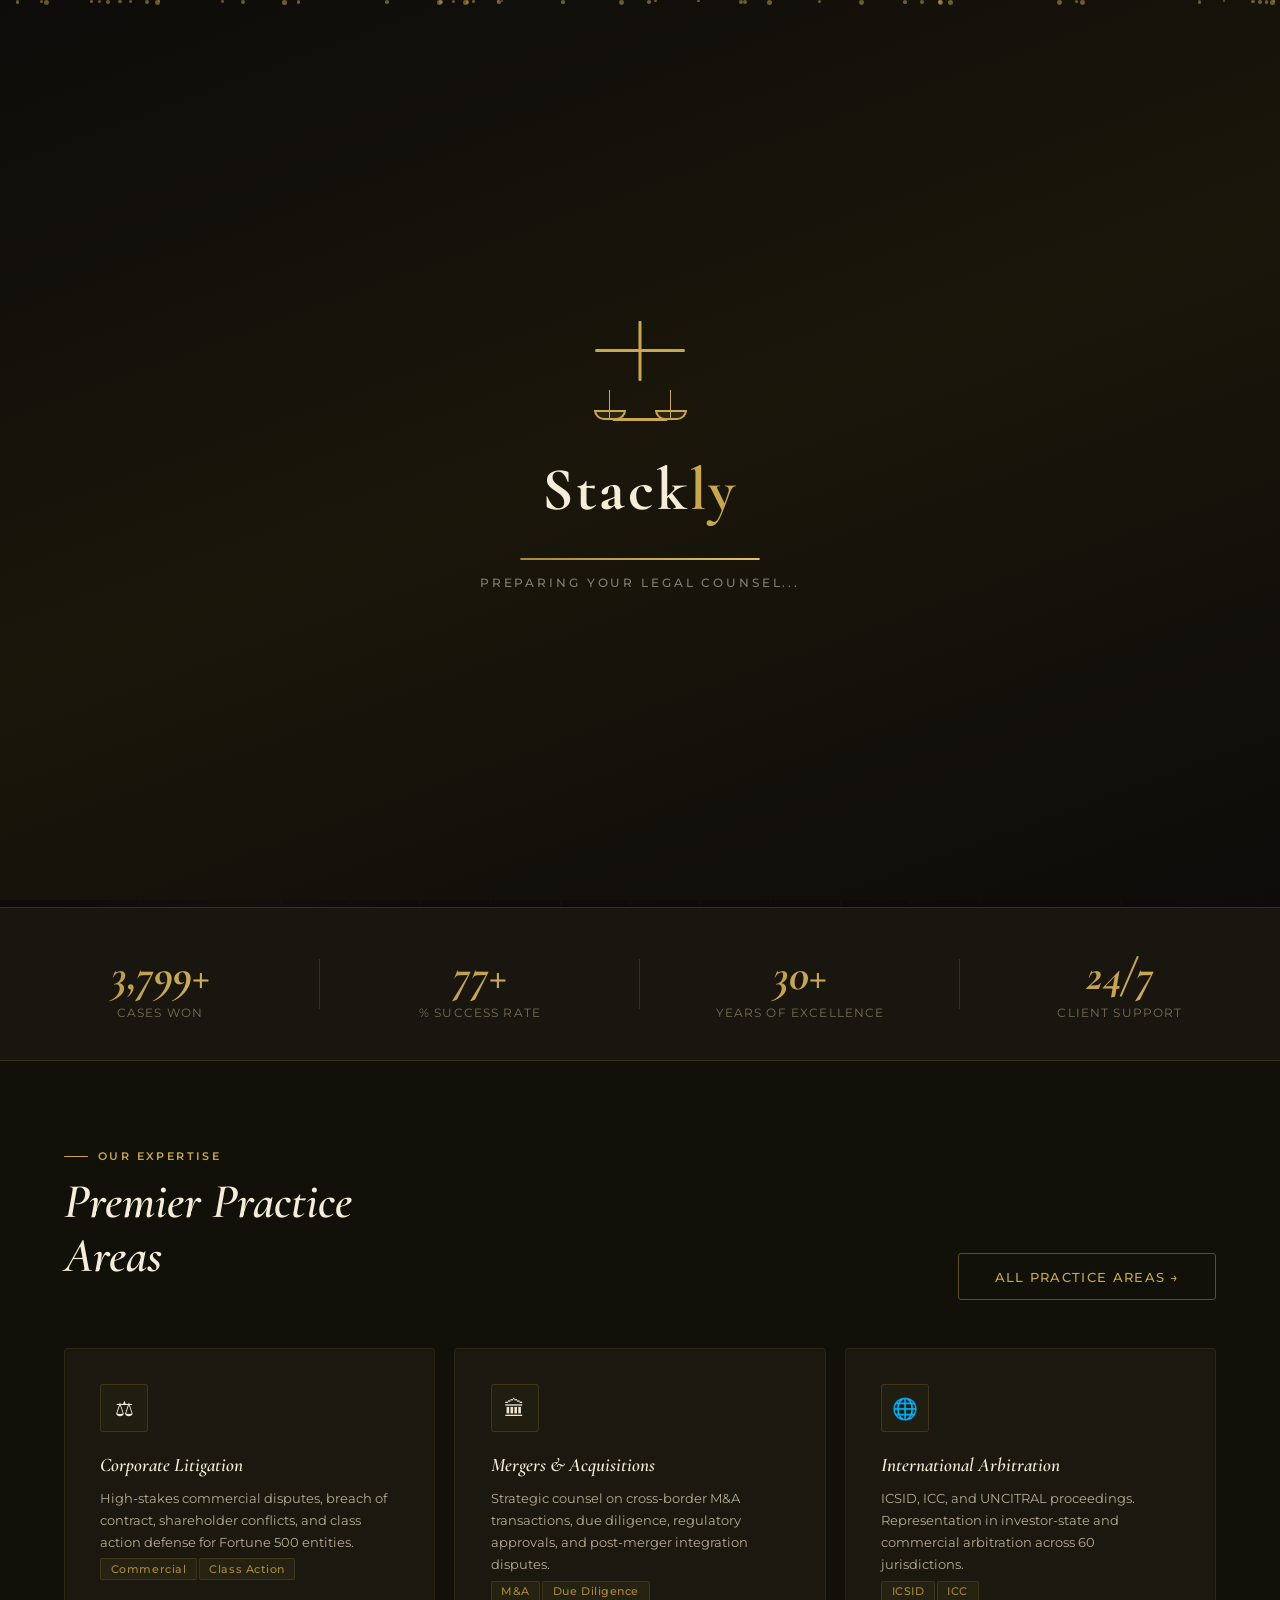
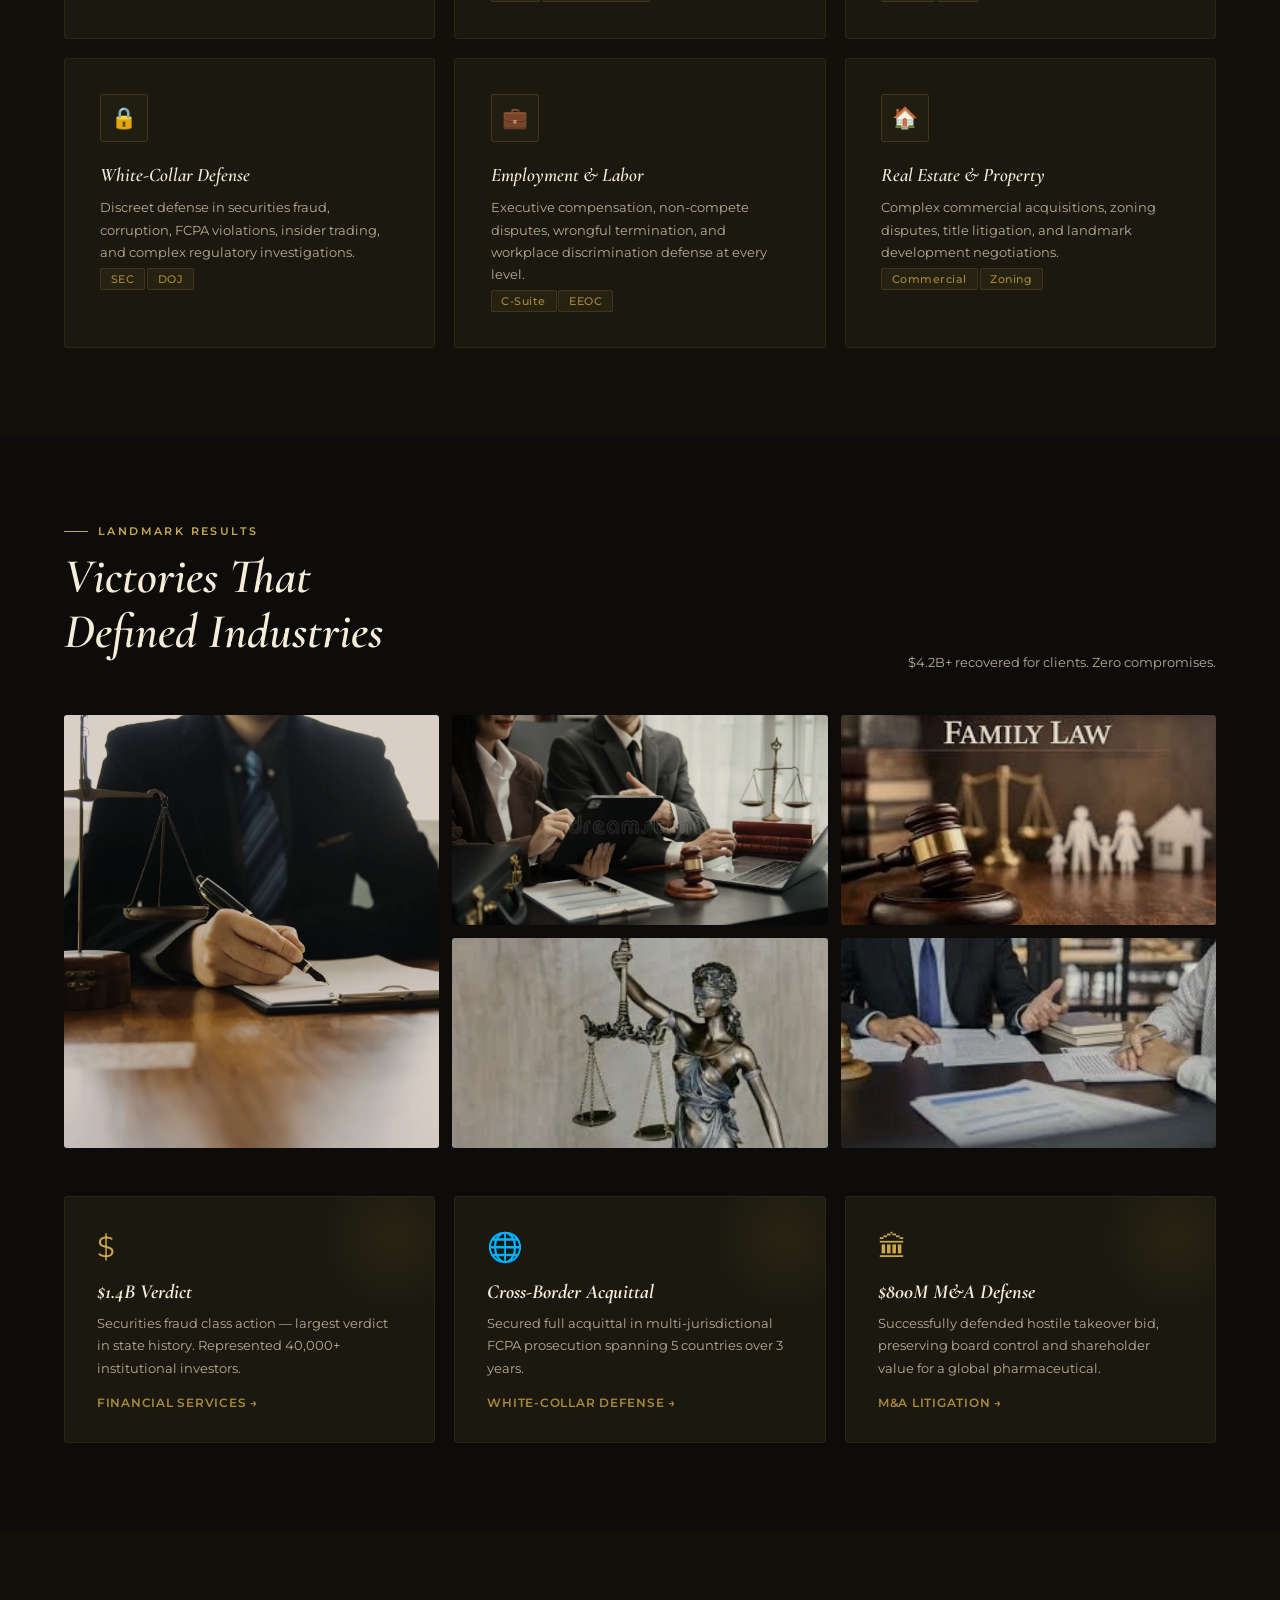
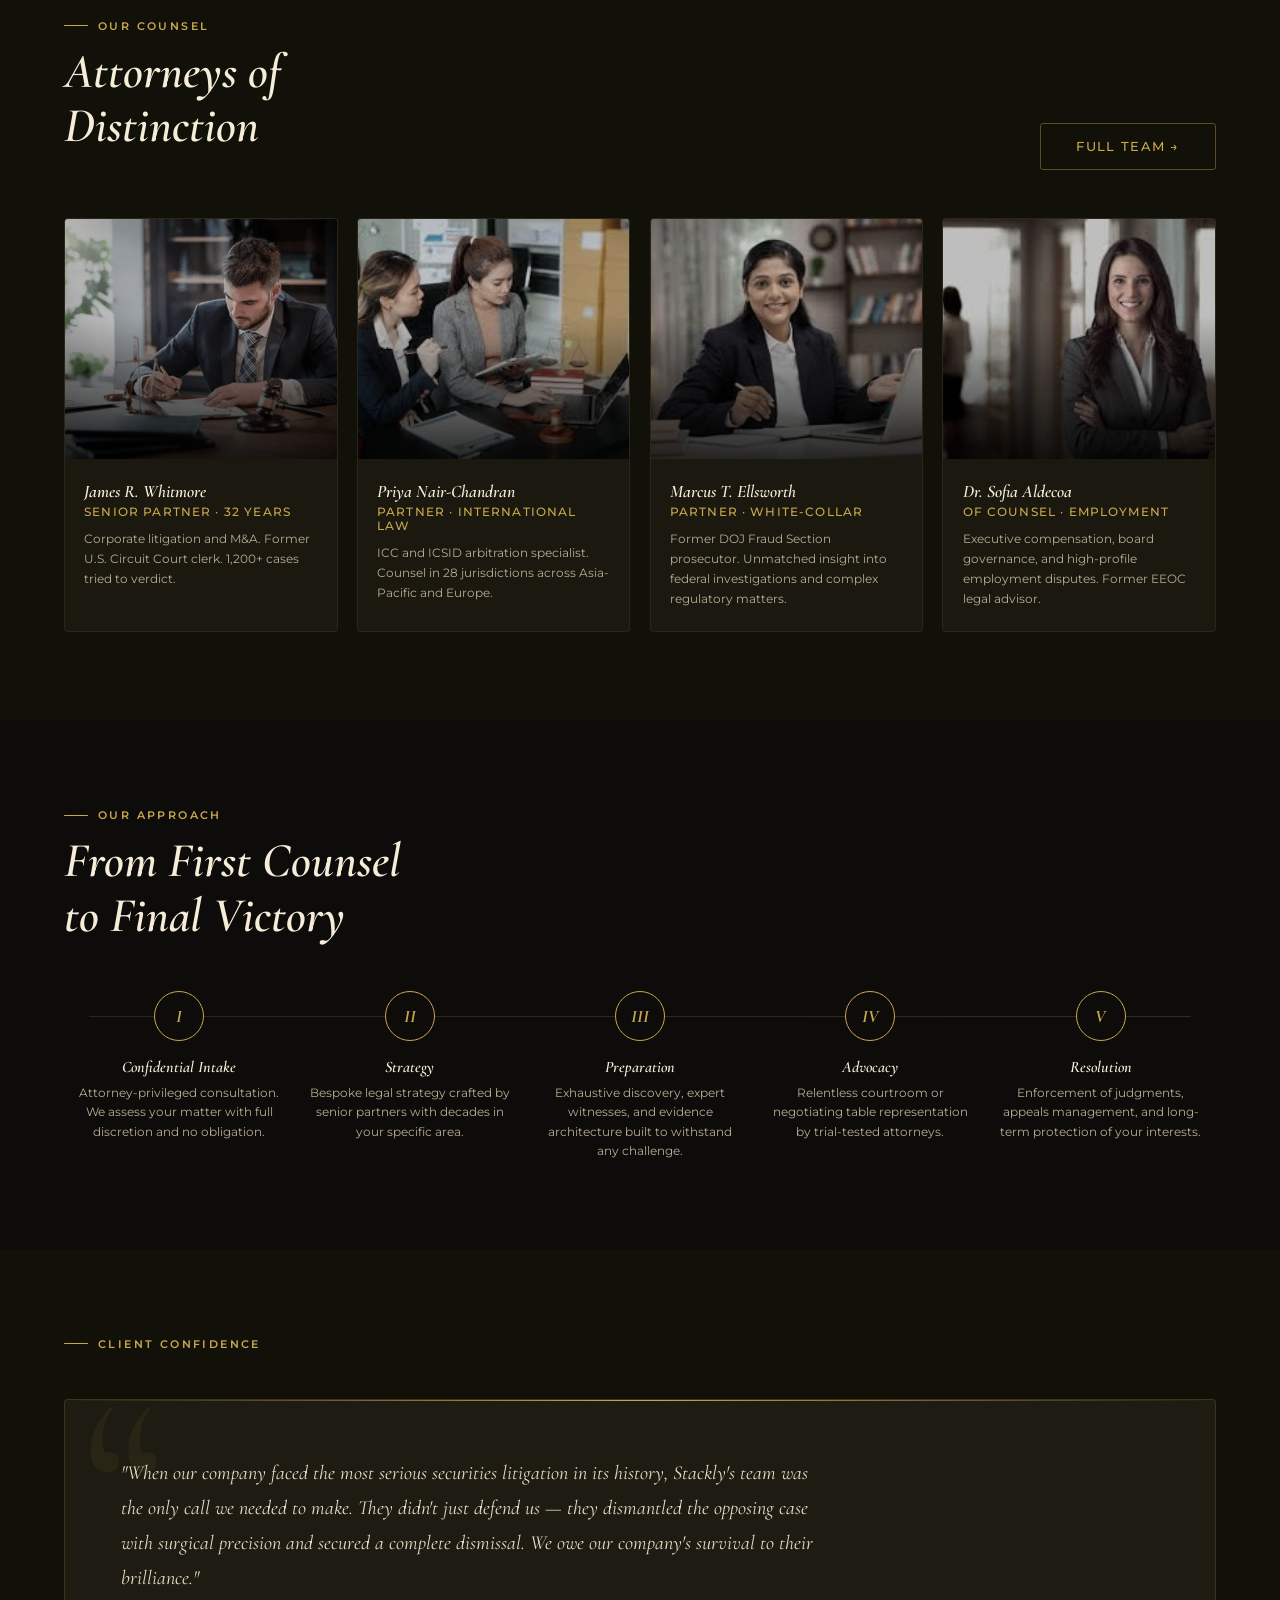
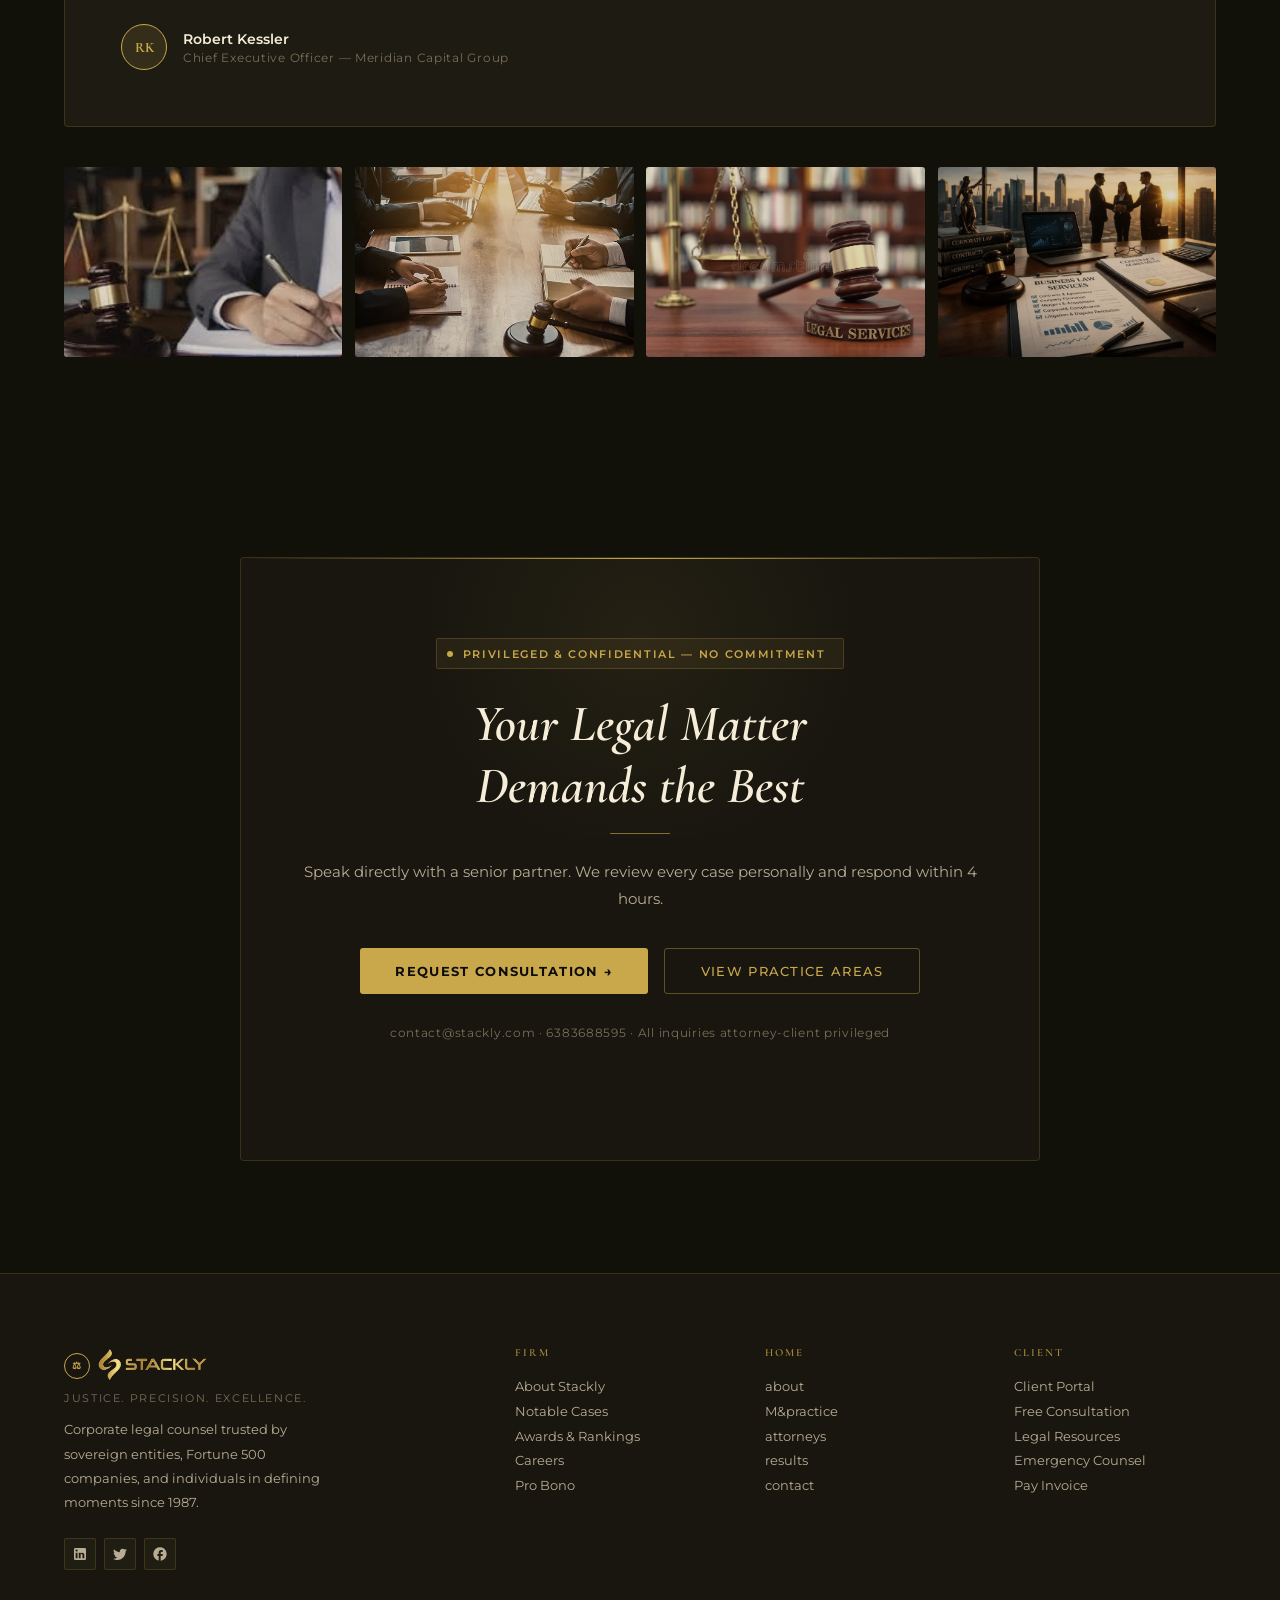
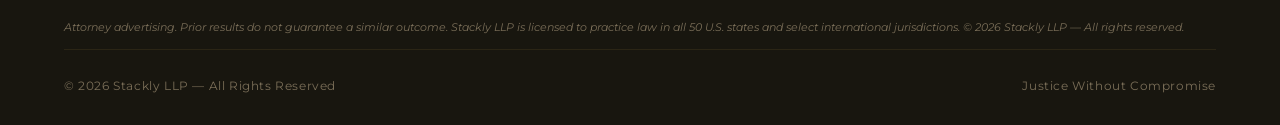
==== index.html @ d596378b "Add files via upload" ====
<!DOCTYPE html>
<html lang="en">
<head>
<meta charset="UTF-8"/>
<meta name="viewport" content="width=device-width, initial-scale=1.0"/>
<title>Stackly | Premier Legal Services</title>
<link href="https://fonts.googleapis.com/css2?family=Cormorant+Garamond:ital,wght@0,400;0,500;0,600;0,700;1,400;1,500&family=Montserrat:wght@300;400;500;600;700&display=swap" rel="stylesheet"/>
<link rel="stylesheet" href="style.css"/>
</head>
<body>

<!-- PRELOADER -->
<div id="preloader">
  <div class="particle-field" id="particleField"></div>
  <div class="preloader-content">
    <div class="scales-loader">
      <div class="scales-post"></div>
      <div class="scales-base"></div>
      <div class="scales-beam">
        <div class="scales-chain chain-l"><div class="scales-pan pan-l"></div></div>
        <div class="scales-chain chain-r"><div class="scales-pan pan-r"></div></div>
      </div>
    </div>
    <div class="preloader-logo">Stack<span>ly</span></div>
    <div class="loading-bar-container"><div class="loading-bar"></div></div>
    <div class="loading-text">Preparing Your Legal Counsel...</div>
  </div>
</div>

<!-- NAVBAR -->
<nav id="navbar">
  <span class="nav-logo" onclick="scrollToHero()">
    <div class="logo-emblem">⚖</div>
    <img src="./img/stackly-removebg-preview.webp" alt="Stackly law" class="nav-logo-img"/>
  </span>
  <ul class="nav-links">
    <li><a onclick="scrollToHero()" id="nl-home">Home</a></li>
    <li><a href="404.html" id="nl-about">About</a></li>
    <li><a href="404.html" id="nl-practice">Practice</a></li>
    <li><a href="404.html" id="nl-attorneys">Attorneys</a></li>
    <li><a href="404.html" id="nl-results">Results</a></li>
    <li><a href="404.html" id="nl-contact">Contact</a></li>
  </ul>
  <div class="nav-auth">
    <button class="btn-login" onclick="showLoginPage()">Client Login</button>
    <button class="btn-register" onclick="showRegisterPage()">Free Consultation</button>
  </div>
  <div class="hamburger" id="hamburger"><span></span><span></span><span></span></div>
</nav>

<!-- MOBILE MENU -->
<div class="mobile-menu" id="mobileMenu">
  <a onclick="scrollToHero();closeMenu()">Home</a>
  <a href="404.html" onclick="closeMenu()">About</a>
  <a href="404.html" onclick="closeMenu()">Practice Areas</a>
  <a href="404.html" onclick="closeMenu()">Attorneys</a>
  <a href="404.html" onclick="closeMenu()">Results</a>
  <a href="404.html" onclick="closeMenu()">Contact</a>
  <div class="mobile-divider"></div>
  <div class="mobile-auth">
    <button class="btn-login" onclick="showLoginPage();closeMenu()">Client Login</button>
    <button class="btn-register" onclick="showRegisterPage();closeMenu()">Consult Free</button>
  </div>
</div>

<!-- HOME PAGE -->
<div class="page active" id="page-home">

  <!-- HERO -->
  <section class="hero" id="hero-sec">
    <div class="hero-bg-texture"></div>
    <div class="hero-vignette"></div>
    <div class="hero-orb1"></div>
    <div class="hero-orb2"></div>
    <div class="particles-home" id="particles"></div>

    <div class="hero-content">
      <div class="hero-badge"><span class="badge-pulse"></span>Established 1987 — AV Preeminent Rated</div>
      <h1 class="hero-title">
        When Justice<br>
        Demands <span class="grad">Excellence</span><br>
        <em>We Deliver.</em>
      </h1>
      <p class="hero-sub">Stackly brings four decades of courtroom mastery and boardroom strategy to protect what matters most. Trusted by Fortune 500 corporations, sovereign entities, and individuals facing their defining moments.</p>
      <div class="hero-actions">
        <button class="btn-prim" onclick="showRegisterPage()">Schedule Consultation →</button>
        <button class="btn-sec" onclick="window.location.href='404.html'">View Our Record</button>
      </div>
      <div class="hero-tags">
        <span class="tag">⚖ Litigation</span>
        <span class="tag">🏛 Corporate Law</span>
        <span class="tag">🔒 Confidential</span>
        <span class="tag">🌐 International</span>
      </div>
    </div>

    <!-- 3D Visual -->
    <div class="hero-visual">
      <div class="scales-3d-wrap">
        <div class="glow-ring gr1"><div class="gdot gd1"></div></div>
        <div class="glow-ring gr2"><div class="gdot gd2"></div></div>
        <div class="glow-ring gr3"><div class="gdot gd3"></div></div>
        <svg viewBox="0 0 200 200" width="200" height="200" style="position:relative;z-index:1">
          <defs>
            <filter id="glow">
              <feGaussianBlur stdDeviation="3" result="coloredBlur"/>
              <feMerge><feMergeNode in="coloredBlur"/><feMergeNode in="SourceGraphic"/></feMerge>
            </filter>
          </defs>
          <rect x="70" y="175" width="60" height="4" rx="2" fill="#C9A84C" opacity=".7"/>
          <rect x="98" y="85" width="4" height="90" rx="2" fill="#C9A84C" opacity=".8"/>
          <circle cx="100" cy="82" r="5" fill="#C9A84C" filter="url(#glow)"/>
          <g style="transform-origin:100px 82px;animation:scalesTip 3.5s ease-in-out infinite">
            <line x1="30" y1="82" x2="170" y2="82" stroke="#C9A84C" stroke-width="2" opacity=".9"/>
            <line x1="40" y1="82" x2="40" y2="120" stroke="#C9A84C" stroke-width="1" opacity=".6"/>
            <path d="M22,120 Q40,126 58,120" fill="none" stroke="#C9A84C" stroke-width="2" opacity=".85"/>
            <line x1="160" y1="82" x2="160" y2="118" stroke="#C9A84C" stroke-width="1" opacity=".6"/>
            <path d="M142,118 Q160,124 178,118" fill="none" stroke="#C9A84C" stroke-width="2" opacity=".85"/>
          </g>
          <circle cx="100" cy="62" r="12" fill="none" stroke="#C9A84C" stroke-width="1.5" opacity=".5"/>
          <text x="100" y="67" text-anchor="middle" font-family="Cormorant Garamond" font-size="11" fill="#C9A84C" font-style="italic" opacity=".8">Stack</text>
        </svg>
      </div>
    </div>
  </section>

  <!-- STATS -->
  <div class="stats-bar" id="about">
    <div class="stat-item sr"><span class="stat-num" data-count="4800">0</span><span class="stat-label">Cases Won</span></div>
    <div class="stat-item sr d1"><span class="stat-num" data-count="98">0</span><span class="stat-label">% Success Rate</span></div>
    <div class="stat-item sr d2"><span class="stat-num" data-count="38">0</span><span class="stat-label">Years of Excellence</span></div>
    <div class="stat-item sr d3"><span class="stat-num">24/7</span><span class="stat-label">Client Support</span></div>
  </div>

  <!-- PRACTICE AREAS -->
  <section class="sec" id="practice" style="background:var(--bg2)">
    <div class="sec-label sr">Our Expertise</div>
    <div style="display:flex;justify-content:space-between;align-items:flex-end;flex-wrap:wrap;gap:1rem">
      <h2 class="sec-title sr">Premier Practice<br>Areas</h2>
      <button class="btn-sec sr" onclick="window.location.href='404.html'">All Practice Areas →</button>
    </div>
    <div class="services-grid">
      <div class="s-card sr d1"><div class="s-icon">⚖</div><h3>Corporate Litigation</h3><p>High-stakes commercial disputes, breach of contract, shareholder conflicts, and class action defense for Fortune 500 entities.</p><div><span class="t-badge">Commercial</span><span class="t-badge">Class Action</span></div></div>
      <div class="s-card sr d2"><div class="s-icon">🏛</div><h3>Mergers & Acquisitions</h3><p>Strategic counsel on cross-border M&amp;A transactions, due diligence, regulatory approvals, and post-merger integration disputes.</p><div><span class="t-badge">M&amp;A</span><span class="t-badge">Due Diligence</span></div></div>
      <div class="s-card sr d3"><div class="s-icon">🌐</div><h3>International Arbitration</h3><p>ICSID, ICC, and UNCITRAL proceedings. Representation in investor-state and commercial arbitration across 60 jurisdictions.</p><div><span class="t-badge">ICSID</span><span class="t-badge">ICC</span></div></div>
      <div class="s-card sr d1"><div class="s-icon">🔒</div><h3>White-Collar Defense</h3><p>Discreet defense in securities fraud, corruption, FCPA violations, insider trading, and complex regulatory investigations.</p><div><span class="t-badge">SEC</span><span class="t-badge">DOJ</span></div></div>
      <div class="s-card sr d2"><div class="s-icon">💼</div><h3>Employment & Labor</h3><p>Executive compensation, non-compete disputes, wrongful termination, and workplace discrimination defense at every level.</p><div><span class="t-badge">C-Suite</span><span class="t-badge">EEOC</span></div></div>
      <div class="s-card sr d3"><div class="s-icon">🏠</div><h3>Real Estate & Property</h3><p>Complex commercial acquisitions, zoning disputes, title litigation, and landmark development negotiations.</p><div><span class="t-badge">Commercial</span><span class="t-badge">Zoning</span></div></div>
    </div>
  </section>

  <!-- NOTABLE WORK -->
  <section class="sec" id="results">
    <div class="sec-label sr">Landmark Results</div>
    <div style="display:flex;justify-content:space-between;align-items:flex-end;flex-wrap:wrap;gap:1rem">
      <h2 class="sec-title sr">Victories That<br>Defined Industries</h2>
      <p class="sec-sub sr" style="font-size:.84rem">$4.2B+ recovered for clients. Zero compromises.</p>
    </div>
    <div class="img-grid sr">
      <div class="ic"><img src="./img/666933a7aa7b6e37c36a956c_6e6124b2-f0ea-4137-9b28-8223c9cf5269 (1).webp" alt="Courtroom"/><div class="ic-ov"><span>Courtroom Advocacy →</span></div></div>
      <div class="ic"><img src="./img/business-male-lawyer-judge-consult-having-team-meeting-client-law-legal-services-concept-customer-service-good-433211513.webp" alt="Corporate"/><div class="ic-ov"><span>Corporate Defense →</span></div></div>
      <div class="ic"><img src="./img/images (3).webp" alt="Negotiation"/><div class="ic-ov"><span>High-Stakes Negotiation →</span></div></div>
      <div class="ic"><img src="./img/images.webp" alt="M&A"/><div class="ic-ov"><span>M&amp;A Advisory →</span></div></div>
      <div class="ic"><img src="./img/images (1).webp" alt="International"/><div class="ic-ov"><span>International Arbitration →</span></div></div>
    </div>
    <div style="display:grid;grid-template-columns:repeat(auto-fit,minmax(250px,1fr));gap:1.2rem;margin-top:3rem">
      <div class="tilt-card sr d1"><div class="tilt-glow"></div><div style="font-size:1.8rem;margin-bottom:1rem;color:var(--gold)">$</div><h3 style="font-family:'Cormorant Garamond',serif;font-size:1.25rem;font-style:italic;color:var(--ivory);margin-bottom:.5rem">$1.4B Verdict</h3><p style="font-size:.82rem;color:var(--text2);line-height:1.7">Securities fraud class action — largest verdict in state history. Represented 40,000+ institutional investors.</p><p style="color:var(--gold3);margin-top:1rem;font-size:.78rem;letter-spacing:.06em;text-transform:uppercase;font-weight:600">Financial Services →</p></div>
      <div class="tilt-card sr d2"><div class="tilt-glow"></div><div style="font-size:1.8rem;margin-bottom:1rem;color:var(--gold)">🌐</div><h3 style="font-family:'Cormorant Garamond',serif;font-size:1.25rem;font-style:italic;color:var(--ivory);margin-bottom:.5rem">Cross-Border Acquittal</h3><p style="font-size:.82rem;color:var(--text2);line-height:1.7">Secured full acquittal in multi-jurisdictional FCPA prosecution spanning 5 countries over 3 years.</p><p style="color:var(--gold3);margin-top:1rem;font-size:.78rem;letter-spacing:.06em;text-transform:uppercase;font-weight:600">White-Collar Defense →</p></div>
      <div class="tilt-card sr d3"><div class="tilt-glow"></div><div style="font-size:1.8rem;margin-bottom:1rem;color:var(--gold)">🏛</div><h3 style="font-family:'Cormorant Garamond',serif;font-size:1.25rem;font-style:italic;color:var(--ivory);margin-bottom:.5rem">$800M M&A Defense</h3><p style="font-size:.82rem;color:var(--text2);line-height:1.7">Successfully defended hostile takeover bid, preserving board control and shareholder value for a global pharmaceutical.</p><p style="color:var(--gold3);margin-top:1rem;font-size:.78rem;letter-spacing:.06em;text-transform:uppercase;font-weight:600">M&amp;A Litigation →</p></div>
    </div>
  </section>

  <!-- ATTORNEYS -->
  <section class="sec" id="attorneys" style="background:var(--bg2)">
    <div class="sec-label sr">Our Counsel</div>
    <div style="display:flex;justify-content:space-between;align-items:flex-end;flex-wrap:wrap;gap:1rem;margin-bottom:0">
      <h2 class="sec-title sr">Attorneys of<br>Distinction</h2>
      <button class="btn-sec sr" onclick="window.location.href='404.html'">Full Team →</button>
    </div>
    <div class="attorneys-grid">
      <div class="attorney-card sr d1">
        <div class="attorney-img"><img src="./img/Attorney-Ethics-Lawyer.webp.bv_resized_mobile.webp.bv.webp" alt="Attorney"/><div class="attorney-img-overlay"></div></div>
        <div class="attorney-info">
          <div class="attorney-name">James R. Whitmore</div>
          <div class="attorney-role">Senior Partner · 32 Years</div>
          <div class="attorney-spec">Corporate litigation and M&A. Former U.S. Circuit Court clerk. 1,200+ cases tried to verdict.</div>
        </div>
      </div>
      <div class="attorney-card sr d2">
        <div class="attorney-img"><img src="./img/images (2).webp" alt="Attorney"/><div class="attorney-img-overlay"></div></div>
        <div class="attorney-info">
          <div class="attorney-name">Priya Nair-Chandran</div>
          <div class="attorney-role">Partner · International Law</div>
          <div class="attorney-spec">ICC and ICSID arbitration specialist. Counsel in 28 jurisdictions across Asia-Pacific and Europe.</div>
        </div>
      </div>
      <div class="attorney-card sr d3">
        <div class="attorney-img"><img src="./img/images (6).webp" alt="Attorney"/><div class="attorney-img-overlay"></div></div>
        <div class="attorney-info">
          <div class="attorney-name">Marcus T. Ellsworth</div>
          <div class="attorney-role">Partner · White-Collar</div>
          <div class="attorney-spec">Former DOJ Fraud Section prosecutor. Unmatched insight into federal investigations and complex regulatory matters.</div>
        </div>
      </div>
      <div class="attorney-card sr d4">
        <div class="attorney-img"><img src="./img/images (5).webp" alt="Attorney"/><div class="attorney-img-overlay"></div></div>
        <div class="attorney-info">
          <div class="attorney-name">Dr. Sofia Aldecoa</div>
          <div class="attorney-role">Of Counsel · Employment</div>
          <div class="attorney-spec">Executive compensation, board governance, and high-profile employment disputes. Former EEOC legal advisor.</div>
        </div>
      </div>
    </div>
  </section>

  <!-- PROCESS -->
  <section class="sec" id="process">
    <div class="sec-label sr">Our Approach</div>
    <h2 class="sec-title sr">From First Counsel<br>to Final Victory</h2>
    <div class="process-wrap">
      <div class="p-step sr d1"><div class="p-num">I</div><p class="p-title">Confidential Intake</p><p class="p-desc">Attorney-privileged consultation. We assess your matter with full discretion and no obligation.</p></div>
      <div class="p-step sr d2"><div class="p-num">II</div><p class="p-title">Strategy</p><p class="p-desc">Bespoke legal strategy crafted by senior partners with decades in your specific area.</p></div>
      <div class="p-step sr d3"><div class="p-num">III</div><p class="p-title">Preparation</p><p class="p-desc">Exhaustive discovery, expert witnesses, and evidence architecture built to withstand any challenge.</p></div>
      <div class="p-step sr d4"><div class="p-num">IV</div><p class="p-title">Advocacy</p><p class="p-desc">Relentless courtroom or negotiating table representation by trial-tested attorneys.</p></div>
      <div class="p-step sr d5"><div class="p-num">V</div><p class="p-title">Resolution</p><p class="p-desc">Enforcement of judgments, appeals management, and long-term protection of your interests.</p></div>
    </div>
  </section>

  <!-- TESTIMONIALS -->
  <section class="sec" style="background:var(--bg2)">
    <div class="sec-label sr">Client Confidence</div>
    <div class="test-wrap sr">
      <p class="test-text">"When our company faced the most serious securities litigation in its history, Stackly's team was the only call we needed to make. They didn't just defend us — they dismantled the opposing case with surgical precision and secured a complete dismissal. We owe our company's survival to their brilliance."</p>
      <div class="test-author">
        <div class="t-av">RK</div>
        <div><p class="t-name">Robert Kessler</p><p class="t-role">Chief Executive Officer — Meridian Capital Group</p></div>
      </div>
    </div>
    <div class="img-row">
      <div class="irc sr d1"><img src="./img/images (4).webp" alt="Office"/><div class="ic-ov"><span>Our Offices</span></div></div>
      <div class="irc sr d2"><img src="./img/1183175189-640w.webp" alt="Library"/><div class="ic-ov"><span>Legal Research</span></div></div>
      <div class="irc sr d3"><img src="./img/legal-services-concept-gavel-word-legal-services-sound-block-legal-services-101424374.webp" alt="Strategy"/><div class="ic-ov"><span>Case Strategy</span></div></div>
      <div class="irc sr d4"><img src="./img/business-law-firm.webp" alt="Client"/><div class="ic-ov"><span>Client Advisory</span></div></div>
    </div>
  </section>

  <!-- CTA -->
  <section class="cta-sec" id="contact">
    <div class="cta-box sr">
      <div class="hero-badge" style="margin:0 auto 1.5rem;display:inline-flex"><span class="badge-pulse"></span>Privileged & Confidential — No Commitment</div>
      <h2>Your Legal Matter<br>Demands the Best</h2>
      <div class="gold-divider" style="margin:1rem auto 1.5rem"></div>
      <p>Speak directly with a senior partner. We review every case personally and respond within 4 hours.</p>
      <div class="cta-acts">
        <button class="btn-prim" onclick="showRegisterPage()">Request Consultation →</button>
        <button class="btn-sec" onclick="window.location.href='404.html'">View Practice Areas</button>
      </div>
      <p style="color:var(--text3);font-size:.74rem;margin-top:1.8rem;letter-spacing:.06em">contact@stackly.com · 6383688595 · All inquiries attorney-client privileged</p>
    </div>
  </section>

  <!-- FOOTER -->
  <footer>
    <div class="ft-grid">
      <div class="ft-brand">
        <div class="ft-brand-name" onclick="scrollToHero()">
          <div class="logo-emblem" style="width:26px;height:26px;font-size:.65rem">⚖</div>
          <img src="./img/stackly-removebg-preview.webp" alt="Stackly law" class="nav-logo-img"/>
        </div>
        <div class="ft-tagline">Justice. Precision. Excellence.</div>
        <p>Corporate legal counsel trusted by sovereign entities, Fortune 500 companies, and individuals in defining moments since 1987.</p>
        <div class="ft-socials">
          <a class="soc-btn" href="404.html"><svg viewBox="0 0 24 24"><path d="M19 3a2 2 0 0 1 2 2v14a2 2 0 0 1-2 2H5a2 2 0 0 1-2-2V5a2 2 0 0 1 2-2h14m-.5 15.5v-5.3a3.26 3.26 0 0 0-3.26-3.26c-.85 0-1.84.52-2.32 1.3v-1.11h-2.79v8.37h2.79v-4.93c0-.77.62-1.4 1.39-1.4a1.4 1.4 0 0 1 1.4 1.4v4.93h2.79M6.88 8.56a1.68 1.68 0 0 0 1.68-1.68c0-.93-.75-1.69-1.68-1.69a1.69 1.69 0 0 0-1.69 1.69c0 .93.76 1.68 1.69 1.68m1.39 9.94v-8.37H5.5v8.37h2.77z"/></svg></a>
          <a class="soc-btn" href="404.html"><svg viewBox="0 0 24 24"><path d="M22.46 6c-.77.35-1.6.58-2.46.69.88-.53 1.56-1.37 1.88-2.38-.83.5-1.75.85-2.72 1.05C18.37 4.5 17.26 4 16 4c-2.35 0-4.27 1.92-4.27 4.29 0 .34.04.67.11.98C8.28 9.09 5.11 7.38 3 4.79c-.37.63-.58 1.37-.58 2.15 0 1.49.75 2.81 1.91 3.56-.71 0-1.37-.2-1.95-.5v.03c0 2.08 1.48 3.82 3.44 4.21a4.22 4.22 0 0 1-1.93.07 4.28 4.28 0 0 0 4 2.98 8.52 8.52 0 0 1-5.33 1.84c-.34 0-.68-.02-1.02-.06C3.44 20.29 5.7 21 8.12 21 16 21 20.33 14.46 20.33 8.79c0-.19 0-.37-.01-.56.84-.6 1.56-1.36 2.14-2.23z"/></svg></a>
          <a class="soc-btn" href="404.html"><svg viewBox="0 0 24 24"><path d="M22 12c0-5.52-4.48-10-10-10S2 6.48 2 12c0 4.84 3.44 8.87 8 9.8V15H8v-3h2V9.5C10 7.57 11.57 6 13.5 6H16v3h-2c-.55 0-1 .45-1 1v2h3v3h-3v6.95c5.05-.5 9-4.76 9-9.95z"/></svg></a>
        </div>
      </div>
      <div class="ft-col"><h4>Firm</h4><a href="404.html">About Stackly</a><a href="404.html">Notable Cases</a><a href="404.html">Awards & Rankings</a><a href="404.html">Careers</a><a href="404.html">Pro Bono</a></div>
      <div class="ft-col"><h4>Home</h4><a href="404.html">about</a><a href="404.html">M&amp;practice </a><a href="404.html">attorneys</a><a href="404.html">results </a><a href="404.html">contact</a></div>
      <div class="ft-col"><h4>Client</h4><a onclick="showLoginPage()">Client Portal</a><a onclick="showRegisterPage()">Free Consultation</a><a href="404.html">Legal Resources</a><a href="404.html">Emergency Counsel</a><a href="404.html">Pay Invoice</a></div>
    </div>
    <div class="ft-disclaimer">Attorney advertising. Prior results do not guarantee a similar outcome. Stackly LLP is licensed to practice law in all 50 U.S. states and select international jurisdictions. © 2026 Stackly LLP — All rights reserved.</div>
    <div class="ft-bot" style="margin-top:.75rem">
      <span>© 2026 Stackly LLP — All Rights Reserved</span>
      <span>Justice Without Compromise</span>
    </div>
  </footer>
</div>

<!-- LOGIN PAGE -->
<div class="page" id="page-login">
  <div class="auth-wrap">
    <div class="auth-card">
      <div class="auth-logo" onclick="showHomePage()">
        <span class="logo-emblem" style="display:inline-flex;margin-right:6px;vertical-align:middle;background:rgba(201,168,76,.1);border:1px solid var(--gold);width:24px;height:24px;border-radius:50%;align-items:center;justify-content:center;font-size:.7rem;color:var(--gold)">⚖</span>
        <span>Stack<b>ly</b></span>
      </div>
      <h2>Client Portal</h2>
      <p class="sub">Sign in to access your secure matter files and case updates</p>
      <div class="error-msg" id="login-err">Invalid credentials. Please try again or contact your case manager.</div>
      <div class="success-msg" id="login-ok">Authentication successful. Redirecting to your portal...</div>
      <form id="loginForm" onsubmit="handleLogin(event)">
        <div class="form-group"><label>Email Address</label><input type="email" id="l-email" placeholder="attorney@yourfirm.com" required/></div>
        <div class="form-group"><label>Password</label><input type="password" id="l-pass" placeholder="Enter your secure password" required/></div>
        <a class="forgot-link" href="404.html">Forgot access credentials?</a>
        <button type="submit" class="auth-btn">Access Client Portal</button>
      </form>
      <p class="auth-switch">New client? <a onclick="showRegisterPage()">Request a consultation</a></p>
    </div>
  </div>
</div>

<!-- REGISTER PAGE -->
<div class="page" id="page-register">
  <div class="auth-wrap">
    <div class="auth-card">
      <div class="auth-logo" onclick="showHomePage()">
        <span class="logo-emblem" style="display:inline-flex;margin-right:6px;vertical-align:middle;background:rgba(201,168,76,.1);border:1px solid var(--gold);width:24px;height:24px;border-radius:50%;align-items:center;justify-content:center;font-size:.7rem;color:var(--gold)">⚖</span>
        <span>Stack<b>ly</b></span>
      </div>
      <h2>Request Consultation</h2>
      <p class="sub">Privileged and confidential. A senior partner will respond within 4 hours.</p>
      <div class="error-msg" id="reg-err" style="display:none"></div>
      <div class="success-msg" id="reg-ok" style="display:none"></div>
      <form id="registerForm" onsubmit="handleRegister(event)">
        <div class="form-row">
          <div class="form-group"><label>First Name</label><input type="text" id="r-first" placeholder="John" required/></div>
          <div class="form-group"><label>Last Name</label><input type="text" id="r-last" placeholder="Smith" required/></div>
        </div>
        <div class="form-group"><label>Email Address</label><input type="email" id="r-email" placeholder="john@company.com" required/></div>
        <div class="form-group"><label>Company / Organisation</label><input type="text" id="r-company" placeholder="Smith Holdings LLC" required/></div>
        <div class="form-group"><label>Password</label><input type="password" id="r-pass" placeholder="Create a secure password" required/></div>
        <div class="form-group"><label>Confirm Password</label><input type="password" id="r-pass2" placeholder="Repeat password" required/></div>
        <div class="form-check"><input type="checkbox" id="r-terms" required/><label>I acknowledge the <a href="404.html">Terms of Engagement</a> and attorney-client privilege</label></div>
        <button type="submit" class="auth-btn">Request Confidential Consultation</button>
      </form>
      <p class="auth-switch">Existing client? <a onclick="showLoginPage()">Access your portal</a></p>
    </div>
  </div>
</div>

<script>
function scrollToHero(){
  const pages=['page-home','page-login','page-register'];
  pages.forEach(id=>{const el=document.getElementById(id);if(el)el.classList.remove('active')});
  document.getElementById('page-home').classList.add('active');
  const hero=document.getElementById('hero-sec');
  if(hero)hero.scrollIntoView({behavior:'smooth',block:'start'});
  document.querySelectorAll('.nav-links a').forEach(a=>a.classList.remove('active-link'));
  document.getElementById('nl-home').classList.add('active-link');
  setTimeout(()=>initReveal(),100);
}

window.addEventListener('load',function(){
  setTimeout(function(){
    const p=document.getElementById('preloader');
    p.classList.add('preloader-hidden');
    setTimeout(()=>p.style.display='none',900);
  },2800);
});

const pf=document.getElementById('particleField');
if(pf){for(let i=0;i<50;i++){const p=document.createElement('div');p.className='particle';p.style.left=Math.random()*100+'%';p.style.animationDuration=(3+Math.random()*5)+'s';p.style.animationDelay=(Math.random()*6)+'s';const s=(2+Math.random()*3)+'px';p.style.width=s;p.style.height=s;pf.appendChild(p);}}

function showHomePage(){
  ['page-home','page-login','page-register'].forEach(id=>{const el=document.getElementById(id);if(el)el.classList.remove('active')});
  document.getElementById('page-home').classList.add('active');
  window.scrollTo({top:0,behavior:'smooth'});
  setTimeout(()=>initReveal(),100);
}
function showLoginPage(){
  ['page-home','page-login','page-register'].forEach(id=>{const el=document.getElementById(id);if(el)el.classList.remove('active')});
  document.getElementById('page-login').classList.add('active');
  window.scrollTo({top:0,behavior:'smooth'});
}
function showRegisterPage(){
  ['page-home','page-login','page-register'].forEach(id=>{const el=document.getElementById(id);if(el)el.classList.remove('active')});
  document.getElementById('page-register').classList.add('active');
  window.scrollTo({top:0,behavior:'smooth'});
}

function handleLogin(e){
  e.preventDefault();
  const email=document.getElementById('l-email').value.trim();
  const pass=document.getElementById('l-pass').value;
  const errEl=document.getElementById('login-err');
  const okEl=document.getElementById('login-ok');
  errEl.classList.remove('show');okEl.classList.remove('show');
  if(!email||!pass){errEl.textContent='Please complete all fields.';errEl.classList.add('show');return;}
  if(pass.length<6){errEl.textContent='Password must be at least 6 characters.';errEl.classList.add('show');return;}
  const btn=e.target.querySelector('.auth-btn');
  if(btn){btn.textContent='Authenticating…';btn.disabled=true;}
  setTimeout(()=>{
    okEl.textContent='Identity verified. Preparing your portal...';okEl.classList.add('show');
    if(btn){btn.textContent='Access Client Portal';btn.disabled=false;}
    setTimeout(()=>window.location.href='404.html',1500);
  },1300);
}

function handleRegister(e){
  e.preventDefault();
  const first=document.getElementById('r-first').value.trim();
  const last=document.getElementById('r-last').value.trim();
  const email=document.getElementById('r-email').value.trim();
  const company=document.getElementById('r-company').value.trim();
  const pass=document.getElementById('r-pass').value;
  const pass2=document.getElementById('r-pass2').value;
  const terms=document.getElementById('r-terms').checked;
  const errEl=document.getElementById('reg-err');
  const okEl=document.getElementById('reg-ok');
  errEl.style.display='none';okEl.style.display='none';
  if(!first||!last||!email||!company||!pass||!pass2){errEl.textContent='Please complete all required fields.';errEl.style.display='block';return;}
  if(pass.length<8){errEl.textContent='Password must be at least 8 characters.';errEl.style.display='block';return;}
  if(pass!==pass2){errEl.textContent='Passwords do not match.';errEl.style.display='block';return;}
  if(!terms){errEl.textContent='Please acknowledge the Terms of Engagement.';errEl.style.display='block';return;}
  const btn=e.target.querySelector('.auth-btn');
  if(btn){btn.textContent='Submitting Request…';btn.disabled=true;}
  setTimeout(()=>{
    okEl.textContent='Request received. A senior partner will contact you within 4 hours.';okEl.style.display='block';
    if(btn){btn.textContent='Request Confidential Consultation';btn.disabled=false;}
    setTimeout(()=>window.location.href='404.html',1800);
  },1500);
}

const navbar=document.getElementById('navbar');
window.addEventListener('scroll',()=>{if(navbar)navbar.classList.toggle('scrolled',window.scrollY>50)});

const hamburger=document.getElementById('hamburger');
const mobileMenu=document.getElementById('mobileMenu');
let _scrollY=0;
function openMenu(){
  _scrollY=window.scrollY;
  document.body.classList.add('menu-open');
  document.body.style.top=`-${_scrollY}px`;
  hamburger.classList.add('open');
  mobileMenu.classList.add('open');
}
function closeMenu(){
  document.body.classList.remove('menu-open');
  document.body.style.top='';
  window.scrollTo(0,_scrollY);
  hamburger.classList.remove('open');
  mobileMenu.classList.remove('open');
}
if(hamburger){hamburger.addEventListener('click',()=>{mobileMenu.classList.contains('open')?closeMenu():openMenu();})}
document.addEventListener('keydown',e=>{if(e.key==='Escape')closeMenu()});

let revealObs;
function initReveal(){
  if(revealObs)revealObs.disconnect();
  revealObs=new IntersectionObserver(entries=>{
    entries.forEach(e=>{if(e.isIntersecting){e.target.classList.add('vis');revealObs.unobserve(e.target);}});
  },{threshold:.1});
  document.querySelectorAll('#page-home .sr,#page-home .sr-l,#page-home .sr-r').forEach(el=>{el.classList.remove('vis');revealObs.observe(el);});
}
initReveal();

const countObs=new IntersectionObserver(entries=>{
  entries.forEach(e=>{
    if(!e.isIntersecting)return;
    const el=e.target;
    const target=parseInt(el.dataset.count);
    if(!target)return;
    let startTs=null;
    const step=ts=>{
      if(!startTs)startTs=ts;
      const prog=Math.min((ts-startTs)/2000,1);
      el.textContent=Math.floor(prog*target).toLocaleString()+'+';
      if(prog<1)requestAnimationFrame(step);
      else el.textContent=target.toLocaleString()+'+';
    };
    requestAnimationFrame(step);
    countObs.unobserve(el);
  });
},{threshold:.5});
document.querySelectorAll('[data-count]').forEach(el=>countObs.observe(el));

const pCont=document.getElementById('particles');
if(pCont){for(let i=0;i<18;i++){const p=document.createElement('div');p.className='particle-dot';p.style.cssText=`left:${Math.random()*100}%;animation-duration:${11+Math.random()*14}s;animation-delay:${Math.random()*14}s;opacity:${.1+Math.random()*.2}`;pCont.appendChild(p);}}

document.querySelectorAll('.tilt-card').forEach(card=>{
  card.addEventListener('mousemove',e=>{
    const r=card.getBoundingClientRect();
    const x=(e.clientX-r.left)/r.width-.5;
    const y=(e.clientY-r.top)/r.height-.5;
    card.style.transform=`translateY(-7px) rotateX(${-y*10}deg) rotateY(${x*10}deg)`;
  });
  card.addEventListener('mouseleave',()=>card.style.transform='');
});

document.getElementById('nl-home').classList.add('active-link');
</script>
</body>
</html>
---- style.css ----
*{margin:0;padding:0;box-sizing:border-box}
:root{
  --bg:#0D0C0A;
  --bg2:#111009;
  --bg3:#161410;
  --surface:#18160F;
  --surface2:#1E1B12;
  --gold:#C9A84C;
  --gold2:#E2C068;
  --gold3:#A8893A;
  --gold-light:#F0D98A;
  --gold-dim:rgba(201,168,76,0.18);
  --ivory:#F5EDD8;
  --ivory2:#E8DEC4;
  --ivory3:#D4C9A8;
  --text:#F0E8D5;
  --text2:#B8AC94;
  --text3:#7A6E58;
  --card:#1A180F;
  --border:rgba(201,168,76,0.18);
  --border2:rgba(201,168,76,0.1);
  --shadow:rgba(201,168,76,0.08);
  --shadow2:rgba(201,168,76,0.2);
}
html{scroll-behavior:smooth}
body{font-family:'Montserrat',sans-serif;background:var(--bg);color:var(--text);overflow-x:hidden}
h1,h2,h3,h4,h5{font-family:'Cormorant Garamond',serif}
::-webkit-scrollbar{width:4px}
::-webkit-scrollbar-track{background:var(--bg2)}
::-webkit-scrollbar-thumb{background:var(--gold3);border-radius:2px}

/* ============================================================ PRELOADER */
#preloader{
  position:fixed;top:0;left:0;width:100%;height:100%;
  background:linear-gradient(160deg,#0D0C0A 0%,#1A160A 50%,#0D0C0A 100%);
  z-index:9999;display:flex;justify-content:center;align-items:center;
  transition:opacity .9s ease,visibility .9s ease;
}
.preloader-content{text-align:center;perspective:900px}
.preloader-logo{
  font-family:'Cormorant Garamond',serif;font-size:3.8rem;font-weight:700;
  color:var(--ivory);margin-bottom:1.8rem;animation:fadeInScale 1s ease;
  letter-spacing:.05em;
}
.preloader-logo span{color:var(--gold);display:inline-block;animation:goldenPulse 1.8s ease-in-out infinite}
@keyframes fadeInScale{0%{opacity:0;transform:scale(.85)}100%{opacity:1;transform:scale(1)}}
@keyframes goldenPulse{0%,100%{text-shadow:0 0 15px rgba(201,168,76,.4)}50%{text-shadow:0 0 50px rgba(201,168,76,.9),0 0 80px rgba(201,168,76,.4)}}

/* Scales of justice loader */
.scales-loader{width:110px;height:110px;margin:0 auto 2rem;position:relative}
.scales-beam{
  width:90px;height:3px;background:var(--gold);border-radius:2px;
  position:absolute;top:38px;left:10px;
  transform-origin:center;animation:scalesTip 2.5s ease-in-out infinite;
}
.scales-post{width:3px;height:60px;background:var(--gold);position:absolute;top:10px;left:50%;transform:translateX(-50%);border-radius:1px}
.scales-base{width:55px;height:3px;background:var(--gold);position:absolute;bottom:0;left:50%;transform:translateX(-50%);border-radius:1px}
.scales-chain{width:1px;background:var(--gold);position:absolute;top:41px}
.chain-l{height:30px;left:14px;transform-origin:top;animation:chainSwing 2.5s ease-in-out infinite}
.chain-r{height:30px;right:14px;transform-origin:top;animation:chainSwing 2.5s ease-in-out infinite reverse}
.scales-pan{
  width:32px;height:10px;border-radius:0 0 16px 16px;border:2px solid var(--gold);
  position:absolute;bottom:0;background:rgba(201,168,76,0.1);
}
.pan-l{right:0;transform:translateX(50%)}
.pan-r{right:0;transform:translateX(50%)}
@keyframes scalesTip{0%,100%{transform:rotate(-8deg)}50%{transform:rotate(8deg)}}
@keyframes chainSwing{0%,100%{transform:rotate(-8deg)}50%{transform:rotate(8deg)}}
.loading-bar-container{width:240px;height:2px;background:rgba(201,168,76,0.15);border-radius:2px;margin:2rem auto 1rem;overflow:hidden}
.loading-bar{width:0%;height:100%;background:linear-gradient(90deg,var(--gold3),var(--gold2));border-radius:2px;animation:loadingProgress 2.8s ease forwards}
@keyframes loadingProgress{0%{width:0%}30%{width:40%}65%{width:72%}100%{width:100%}}
.loading-text{color:rgba(240,232,213,.5);font-size:.72rem;letter-spacing:.25em;font-weight:500;text-transform:uppercase}
.particle-field{position:absolute;top:0;left:0;width:100%;height:100%;pointer-events:none;overflow:hidden}
.particle{position:absolute;width:3px;height:3px;background:rgba(201,168,76,.5);border-radius:50%;animation:floatParticle linear infinite}
@keyframes floatParticle{0%{transform:translateY(100vh) translateX(0);opacity:0}10%{opacity:.7}90%{opacity:.3}100%{transform:translateY(-100vh) translateX(60px);opacity:0}}
.preloader-hidden{opacity:0;visibility:hidden;pointer-events:none}

/* ============================================================ PAGE SYSTEM */
.page{display:none;min-height:100vh}
.page.active{display:block}

/* ============================================================ NAVBAR */
nav{
  position:fixed;top:0;left:0;right:0;z-index:1000;
  padding:0 5%;display:flex;align-items:center;justify-content:space-between;
  height:85px;background:rgba(7, 0, 0, 0.9);
  backdrop-filter:blur(16px);
  border-bottom:1px solid var(--border2);
  box-shadow:0 2px 20px rgba(14,165,233,0.08);
  transition:all .4s ease;
}
.nav-logo-img{
  height:40px;
  width:auto;
  display:block;
  object-fit:contain;
}
nav.scrolled{background:rgba(13,12,10,0.98);border-bottom-color:var(--border);box-shadow:0 4px 30px rgba(0,0,0,.5)}
.nav-logo{font-family:'Cormorant Garamond',serif;font-weight:700;font-size:1.6rem;color:var(--ivory);text-decoration:none;display:flex;align-items:center;gap:10px;cursor:pointer;letter-spacing:.04em}
.nav-logo .logo-lex{color:var(--gold)}
.nav-logo .logo-vault{color:var(--ivory2)}
.logo-emblem{width:32px;height:32px;border:1.5px solid var(--gold);border-radius:50%;display:flex;align-items:center;justify-content:center;font-size:.75rem;color:var(--gold);font-weight:600;animation:emblePulse 3s infinite;flex-shrink:0}
@keyframes emblePulse{0%,100%{box-shadow:0 0 0 0 rgba(201,168,76,.4)}50%{box-shadow:0 0 0 8px rgba(201,168,76,0)}}
.nav-links{display:flex;align-items:center;gap:1.8rem;list-style:none}
.nav-links a{color:var(--text2);text-decoration:none;font-size:.8rem;font-weight:500;letter-spacing:.1em;text-transform:uppercase;transition:color .3s;cursor:pointer}
.nav-links a:hover,.nav-links a.active-link{color:var(--gold)}
.nav-auth{display:flex;align-items:center;gap:.75rem}
.btn-login{background:transparent;color:var(--gold);padding:.5rem 1.2rem;border-radius:3px;font-size:.78rem;font-weight:600;cursor:pointer;border:1px solid var(--gold);transition:all .3s;font-family:'Montserrat',sans-serif;letter-spacing:.08em;text-transform:uppercase}
.btn-login:hover{background:rgba(201,168,76,.1)}
.btn-register{background:var(--gold);color:var(--bg);padding:.5rem 1.2rem;border-radius:3px;font-size:.78rem;font-weight:700;cursor:pointer;border:none;transition:all .3s;font-family:'Montserrat',sans-serif;letter-spacing:.08em;text-transform:uppercase}
.btn-register:hover{transform:translateY(-2px);box-shadow:0 8px 22px var(--shadow2);background:var(--gold2)}
.hamburger{display:none;flex-direction:column;justify-content:center;align-items:center;gap:5px;cursor:pointer;padding:8px;z-index:1100;width:36px;height:36px;border-radius:4px;border:none;background:transparent;transition:background .2s}
.hamburger:hover{background:rgba(201,168,76,.08)}
.hamburger span{width:22px;height:1.5px;background:var(--gold);border-radius:1px;transition:transform .4s cubic-bezier(.23,1,.32,1),opacity .3s ease;transform-origin:center;display:block}
.hamburger.open span:nth-child(1){transform:translateY(6.5px) rotate(45deg)}
.hamburger.open span:nth-child(2){opacity:0;transform:scaleX(0)}
.hamburger.open span:nth-child(3){transform:translateY(-6.5px) rotate(-45deg)}

.mobile-menu{
  position:fixed;inset:0;background:var(--bg);z-index:999;
  display:flex;flex-direction:column;align-items:center;justify-content:center;gap:1.2rem;
  transform:translateX(100%);transition:transform .45s cubic-bezier(.77,0,.175,1);overflow:hidden;
}
.mobile-menu.open{transform:translateX(0)}
.mobile-menu::before{content:'';position:absolute;top:-150px;right:-150px;width:400px;height:400px;background:radial-gradient(circle,rgba(201,168,76,.06),transparent 70%);pointer-events:none}
.mobile-menu a{font-family:'Cormorant Garamond',serif;font-size:2.4rem;font-weight:600;color:var(--text);text-decoration:none;cursor:pointer;opacity:0;transform:translateX(50px);transition:opacity .4s ease,transform .4s cubic-bezier(.23,1,.32,1),color .2s;letter-spacing:.04em}
.mobile-menu.open a:nth-child(1){opacity:1;transform:translateX(0);transition-delay:.1s}
.mobile-menu.open a:nth-child(2){opacity:1;transform:translateX(0);transition-delay:.16s}
.mobile-menu.open a:nth-child(3){opacity:1;transform:translateX(0);transition-delay:.22s}
.mobile-menu.open a:nth-child(4){opacity:1;transform:translateX(0);transition-delay:.28s}
.mobile-menu.open a:nth-child(5){opacity:1;transform:translateX(0);transition-delay:.34s}
.mobile-menu.open a:nth-child(6){opacity:1;transform:translateX(0);transition-delay:.40s}
.mobile-menu a:hover{color:var(--gold)}
.mobile-divider{width:50px;height:1px;background:var(--border);opacity:0;transform:scaleX(0);transition:opacity .3s ease,transform .4s cubic-bezier(.23,1,.32,1)}
.mobile-menu.open .mobile-divider{opacity:1;transform:scaleX(1);transition-delay:.46s}
.mobile-auth{display:flex;gap:1rem;opacity:0;transform:translateY(20px);transition:opacity .4s ease,transform .4s cubic-bezier(.23,1,.32,1)}
.mobile-menu.open .mobile-auth{opacity:1;transform:translateY(0);transition-delay:.52s}

/* ============================================================ HOME PAGE */
#page-home{padding-top:70px}

/* HERO */
.hero{
  min-height:93vh;display:flex;align-items:center;position:relative;
  padding:4rem 5% 4rem;overflow:hidden;
  background:var(--bg);
}
.hero-bg-texture{
  position:absolute;inset:0;
  background-image:
    linear-gradient(rgba(201,168,76,.04) 1px,transparent 1px),
    linear-gradient(90deg,rgba(201,168,76,.04) 1px,transparent 1px);
  background-size:70px 70px;
  animation:gridDrift 30s linear infinite;pointer-events:none;
}
@keyframes gridDrift{0%{background-position:0 0}100%{background-position:70px 70px}}
.hero-vignette{position:absolute;inset:0;background:radial-gradient(ellipse 80% 80% at 50% 50%,transparent 30%,rgba(13,12,10,.7) 100%);pointer-events:none}
.hero-orb1{position:absolute;width:600px;height:600px;border-radius:50%;background:radial-gradient(circle,rgba(201,168,76,.07),transparent 70%);top:-150px;right:-100px;pointer-events:none;animation:orbDrift 11s ease-in-out infinite}
.hero-orb2{position:absolute;width:400px;height:400px;border-radius:50%;background:radial-gradient(circle,rgba(201,168,76,.05),transparent 70%);bottom:-100px;left:3%;pointer-events:none;animation:orbDrift 15s ease-in-out infinite reverse}
@keyframes orbDrift{0%,100%{transform:translate(0,0)}50%{transform:translate(20px,-20px)}}
.particles-home{position:absolute;inset:0;overflow:hidden;pointer-events:none}
.particle-dot{position:absolute;width:2px;height:2px;background:var(--gold);border-radius:50%;animation:pFloat linear infinite;opacity:.2}
@keyframes pFloat{0%{transform:translateY(100vh);opacity:0}10%{opacity:.25}90%{opacity:.1}100%{transform:translateY(-60px) translateX(30px);opacity:0}}

.hero-content{position:relative;z-index:1;max-width:660px}
.hero-badge{
  display:inline-flex;align-items:center;gap:10px;
  background:rgba(201,168,76,.08);border:1px solid rgba(201,168,76,.22);
  border-radius:2px;padding:.45rem 1.1rem .45rem .6rem;
  font-size:.7rem;color:var(--gold);margin-bottom:2rem;
  animation:fadeInDown .8s ease both;font-weight:600;letter-spacing:.15em;text-transform:uppercase;
}
.badge-pulse{width:6px;height:6px;background:var(--gold);border-radius:50%;animation:emblePulse 1.5s infinite}
@keyframes fadeInDown{from{opacity:0;transform:translateY(-18px)}to{opacity:1;transform:translateY(0)}}
@keyframes fadeInUp{from{opacity:0;transform:translateY(30px)}to{opacity:1;transform:translateY(0)}}
@keyframes fadeInRight{from{opacity:0;transform:translateX(40px)}to{opacity:1;transform:translateX(0)}}

.hero-title{font-size:clamp(2.8rem,6.5vw,5.2rem);font-weight:600;line-height:1.04;margin-bottom:1.5rem;color:var(--ivory);animation:fadeInUp .8s .15s ease both;font-style:italic}
.hero-title .grad{background:linear-gradient(135deg,var(--gold3),var(--gold2));-webkit-background-clip:text;-webkit-text-fill-color:transparent;background-clip:text;font-style:normal}
.hero-title em{font-style:italic;color:var(--ivory2)}
.hero-sub{font-size:.98rem;color:var(--text2);line-height:1.85;max-width:520px;margin-bottom:2.5rem;animation:fadeInUp .8s .3s ease both;font-weight:400}
.hero-actions{display:flex;gap:1rem;flex-wrap:wrap;animation:fadeInUp .8s .45s ease both}
.btn-prim{background:var(--gold);color:var(--bg);padding:.9rem 2.2rem;border-radius:3px;font-weight:700;font-size:.82rem;cursor:pointer;border:none;transition:all .3s;display:inline-flex;align-items:center;gap:8px;font-family:'Montserrat',sans-serif;text-decoration:none;letter-spacing:.1em;text-transform:uppercase}
.btn-prim:hover{transform:translateY(-3px);box-shadow:0 12px 32px var(--shadow2);background:var(--gold2)}
.btn-sec{background:transparent;color:var(--gold);padding:.9rem 2.2rem;border-radius:3px;font-weight:500;font-size:.82rem;cursor:pointer;border:1px solid rgba(201,168,76,.4);transition:all .3s;display:inline-flex;align-items:center;gap:8px;font-family:'Montserrat',sans-serif;text-decoration:none;letter-spacing:.1em;text-transform:uppercase}
.btn-sec:hover{border-color:var(--gold);background:rgba(201,168,76,.07)}
.hero-tags{display:flex;gap:.65rem;flex-wrap:wrap;margin-top:2rem;animation:fadeInUp .8s .6s ease both}
.tag{background:rgba(201,168,76,.06);border:1px solid rgba(201,168,76,.15);border-radius:2px;padding:.28rem .8rem;font-size:.7rem;color:var(--text2);font-weight:500;letter-spacing:.08em}

/* JUSTICE SCALES 3D VISUAL */
.hero-visual{position:absolute;right:5%;top:50%;transform:translateY(-50%);width:360px;z-index:1;animation:fadeInRight .9s .3s ease both}
.scales-3d-wrap{position:relative;width:200px;height:200px;margin:auto;perspective:1000px;transform:translateY(-40px)}
.scales-3d{width:200px;height:200px;position:absolute;top:50%;left:50%;transform-style:preserve-3d;animation:scalesFloat 6s ease-in-out infinite;margin:-100px 0 0 -100px}
@keyframes scalesFloat{0%,100%{transform:rotateX(8deg) rotateY(0deg)}25%{transform:rotateX(6deg) rotateY(10deg)}75%{transform:rotateX(10deg) rotateY(-10deg)}}

/* SVG glow rings */
.glow-ring{position:absolute;border-radius:50%;border:1px solid rgba(201,168,76,.12);top:50%;left:50%;transform:translate(-50%,-50%) translateY(-40px)}
.gr1{width:260px;height:260px;animation:spinGR 12s linear infinite}
.gr2{width:340px;height:340px;animation:spinGR 20s linear infinite reverse}
.gr3{width:420px;height:420px;animation:spinGR 30s linear infinite}
@keyframes spinGR{0%{transform:translate(-50%,-50%) translateY(-40px) rotate(0)}100%{transform:translate(-50%,-50%) translateY(-40px) rotate(360deg)}}
.gdot{width:8px;height:8px;border-radius:50%;position:absolute;top:-4px;left:50%;transform:translateX(-50%)}
.gd1{background:var(--gold);box-shadow:0 0 8px var(--gold)}
.gd2{background:var(--gold3);box-shadow:0 0 8px var(--gold3)}
.gd3{background:var(--gold-light);box-shadow:0 0 8px var(--gold-light)}

/* STATS */
.stats-bar{background:var(--surface);border-top:1px solid var(--border);border-bottom:1px solid var(--border);display:flex}
.stat-item{flex:1;text-align:center;padding:2.5rem 1rem;position:relative}
.stat-item:not(:last-child)::after{content:'';position:absolute;right:0;top:50%;transform:translateY(-50%);height:50px;width:1px;background:var(--border)}
.stat-num{font-family:'Cormorant Garamond',serif;font-size:clamp(2rem,3.5vw,3rem);font-weight:700;background:linear-gradient(135deg,var(--gold3),var(--gold2));-webkit-background-clip:text;-webkit-text-fill-color:transparent;background-clip:text;display:block;font-style:italic}
.stat-label{color:var(--text3);font-size:.72rem;margin-top:.25rem;display:block;letter-spacing:.1em;text-transform:uppercase}

/* SECTIONS */
section.sec{padding:5.5rem 5%;position:relative}
.sec-label{font-size:.68rem;letter-spacing:.22em;text-transform:uppercase;color:var(--gold);margin-bottom:.75rem;display:flex;align-items:center;gap:10px;font-weight:600}
.sec-label::before{content:'';width:24px;height:1px;background:var(--gold);border-radius:1px}
.sec-title{font-size:clamp(2rem,3.8vw,3.2rem);font-weight:600;line-height:1.12;margin-bottom:1rem;color:var(--ivory);font-style:italic}
.sec-sub{font-size:.92rem;color:var(--text2);max-width:540px;line-height:1.85}

/* PRACTICE AREA CARDS */
.services-grid{display:grid;grid-template-columns:repeat(auto-fit,minmax(275px,1fr));gap:1.2rem;margin-top:3rem}
.s-card{background:var(--card);border:1px solid var(--border2);border-radius:4px;padding:2.2rem;transition:all .4s ease;position:relative;overflow:hidden}
.s-card::before{content:'';position:absolute;top:0;left:0;right:0;height:1px;background:linear-gradient(90deg,transparent,var(--gold),transparent);transform:scaleX(0);transform-origin:left;transition:transform .5s}
.s-card:hover{transform:translateY(-5px);border-color:rgba(201,168,76,.3);box-shadow:0 20px 50px rgba(0,0,0,.4),0 0 0 1px rgba(201,168,76,.08)}
.s-card:hover::before{transform:scaleX(1)}
.s-icon{width:48px;height:48px;border:1px solid var(--border);border-radius:3px;display:flex;align-items:center;justify-content:center;font-size:1.3rem;margin-bottom:1.3rem;transition:all .4s;background:rgba(201,168,76,.04)}
.s-card:hover .s-icon{border-color:var(--gold);background:rgba(201,168,76,.1);transform:scale(1.08)}
.s-card h3{font-family:'Cormorant Garamond',serif;font-size:1.2rem;font-weight:600;margin-bottom:.6rem;color:var(--ivory);font-style:italic}
.s-card p{color:var(--text2);font-size:.82rem;line-height:1.7}
.t-badge{display:inline-flex;background:rgba(201,168,76,.07);border:1px solid rgba(201,168,76,.15);border-radius:2px;padding:.18rem .6rem;font-size:.68rem;color:var(--gold3);margin:.3rem .12rem 0 0;font-weight:500;letter-spacing:.05em}

/* TILT INDUSTRY CARDS */
.tilt-card{background:var(--card);border:1px solid var(--border2);border-radius:4px;padding:2rem;position:relative;overflow:hidden;transition:box-shadow .4s;cursor:default;transform-style:preserve-3d}
.tilt-card:hover{box-shadow:0 25px 60px rgba(0,0,0,.5),0 0 0 1px rgba(201,168,76,.1)}
.tilt-card::before{content:'';position:absolute;inset:0;background:linear-gradient(135deg,rgba(201,168,76,.04),transparent);opacity:0;transition:opacity .4s;border-radius:4px}
.tilt-card:hover::before{opacity:1}
.tilt-glow{position:absolute;width:160px;height:160px;border-radius:50%;background:radial-gradient(circle,rgba(201,168,76,.08),transparent 70%);top:-40px;right:-40px;pointer-events:none}

/* IMAGE GRIDS */
.img-grid{display:grid;grid-template-columns:repeat(3,1fr);grid-template-rows:210px 210px;gap:.8rem;margin-top:2.5rem}
.img-grid .ic:first-child{grid-row:1/3;grid-column:1/2}
.ic{border-radius:3px;overflow:hidden;position:relative;cursor:pointer}
.ic img{width:100%;height:100%;object-fit:cover;transition:transform .7s ease;display:block;filter:brightness(.85) sepia(.2)}
.ic:hover img{transform:scale(1.07);filter:brightness(.9) sepia(.1)}
.ic-ov{position:absolute;inset:0;background:linear-gradient(to top,rgba(0,0,0,.85) 0%,transparent 55%);display:flex;align-items:flex-end;padding:1.1rem;opacity:0;transition:opacity .4s}
.ic:hover .ic-ov{opacity:1}
.ic-ov span{font-size:.78rem;font-weight:600;color:var(--gold);letter-spacing:.08em;text-transform:uppercase}

.img-row{display:grid;grid-template-columns:repeat(auto-fit,minmax(190px,1fr));gap:.8rem;margin-top:2.5rem}
.irc{border-radius:3px;overflow:hidden;height:190px;position:relative}
.irc img{width:100%;height:100%;object-fit:cover;transition:transform .7s ease;display:block;filter:brightness(.8) sepia(.25)}
.irc:hover img{transform:scale(1.07);filter:brightness(.9) sepia(.1)}
.irc .ic-ov{display:flex}

/* PROCESS */
.process-wrap{display:flex;gap:0;margin-top:3rem;position:relative}
.process-wrap::before{content:'';position:absolute;top:25px;left:25px;right:25px;height:1px;background:linear-gradient(90deg,var(--gold3),var(--gold));opacity:.2}
.p-step{flex:1;text-align:center;padding:0 .75rem;position:relative}
.p-num{width:50px;height:50px;border-radius:50%;border:1px solid var(--gold);display:flex;align-items:center;justify-content:center;font-family:'Cormorant Garamond',serif;font-weight:700;font-size:1.1rem;color:var(--gold);margin:0 auto 1rem;position:relative;z-index:1;background:var(--bg);font-style:italic}
.p-title{font-family:'Cormorant Garamond',serif;font-size:1rem;font-weight:600;margin-bottom:.35rem;color:var(--ivory);font-style:italic}
.p-desc{font-size:.76rem;color:var(--text2);line-height:1.6}

/* TESTIMONIAL */
.test-wrap{background:var(--surface2);border:1px solid var(--border);border-radius:4px;padding:3.5rem;margin-top:3rem;position:relative;overflow:hidden}
.test-wrap::before{content:'\201C';position:absolute;top:-40px;left:15px;font-family:'Cormorant Garamond',serif;font-size:16rem;color:rgba(201,168,76,.07);line-height:1;pointer-events:none;user-select:none}
.test-wrap::after{content:'';position:absolute;top:0;left:0;right:0;height:1px;background:linear-gradient(90deg,transparent,var(--gold),transparent)}
.test-text{font-family:'Cormorant Garamond',serif;font-size:1.25rem;font-style:italic;line-height:1.75;color:var(--ivory2);max-width:700px;margin-bottom:1.8rem;position:relative;font-weight:400}
.test-author{display:flex;align-items:center;gap:1rem}
.t-av{width:46px;height:46px;border-radius:50%;background:rgba(201,168,76,.12);border:1px solid var(--gold);display:flex;align-items:center;justify-content:center;font-family:'Cormorant Garamond',serif;font-weight:700;color:var(--gold);font-size:.9rem;flex-shrink:0}
.t-name{font-weight:600;font-size:.9rem;color:var(--ivory)}
.t-role{color:var(--text3);font-size:.76rem;margin-top:.15rem;letter-spacing:.06em}

/* ATTORNEYS SECTION */
.attorneys-grid{display:grid;grid-template-columns:repeat(auto-fit,minmax(220px,1fr));gap:1.2rem;margin-top:3rem}
.attorney-card{background:var(--card);border:1px solid var(--border2);border-radius:4px;overflow:hidden;transition:all .4s;position:relative;group:true}
.attorney-card:hover{border-color:rgba(201,168,76,.3);transform:translateY(-4px);box-shadow:0 20px 50px rgba(0,0,0,.4)}
.attorney-img{height:240px;overflow:hidden;position:relative}
.attorney-img img{width:100%;height:100%;object-fit:cover;transition:transform .7s ease;filter:grayscale(.4) brightness(.8)}
.attorney-card:hover .attorney-img img{transform:scale(1.05);filter:grayscale(.1) brightness(.9)}
.attorney-img-overlay{position:absolute;inset:0;background:linear-gradient(to top,rgba(0,0,0,.8) 0%,transparent 60%)}
.attorney-info{padding:1.4rem 1.2rem}
.attorney-name{font-family:'Cormorant Garamond',serif;font-size:1.1rem;font-weight:600;color:var(--ivory);margin-bottom:.2rem;font-style:italic}
.attorney-role{font-size:.72rem;color:var(--gold);letter-spacing:.1em;text-transform:uppercase;font-weight:500;margin-bottom:.6rem}
.attorney-spec{font-size:.78rem;color:var(--text2);line-height:1.6}

/* CTA */
.cta-sec{text-align:center;padding:7rem 5%;background:var(--bg2)}
.cta-box{background:var(--surface);border:1px solid var(--border);border-radius:4px;padding:5rem 3rem;position:relative;overflow:hidden;max-width:800px;margin:0 auto}
.cta-box::before{content:'';position:absolute;top:-120px;left:50%;transform:translateX(-50%);width:500px;height:400px;background:radial-gradient(circle,rgba(201,168,76,.07),transparent 70%);pointer-events:none}
.cta-box::after{content:'';position:absolute;top:0;left:0;right:0;height:1px;background:linear-gradient(90deg,transparent,var(--gold),transparent)}
.cta-box h2{font-family:'Cormorant Garamond',serif;font-size:clamp(2rem,4vw,3.2rem);font-weight:600;margin-bottom:1rem;color:var(--ivory);font-style:italic;position:relative}
.cta-box p{color:var(--text2);margin-bottom:2.2rem;font-size:.95rem;position:relative;line-height:1.8}
.cta-acts{display:flex;gap:1rem;justify-content:center;flex-wrap:wrap;position:relative}

/* DIVIDER LINE */
.gold-divider{width:60px;height:1px;background:var(--gold);margin:.5rem 0 1.5rem;opacity:.6}

/* FOOTER */
footer{background:var(--surface);border-top:1px solid var(--border);padding:4.5rem 5% 2rem}
.ft-grid{display:grid;grid-template-columns:2fr 1fr 1fr 1fr;gap:3rem;margin-bottom:3rem}
.ft-brand p{color:var(--text2);font-size:.82rem;line-height:1.85;margin-top:.8rem;max-width:260px}
.ft-brand-name{font-family:'Cormorant Garamond',serif;font-size:1.4rem;font-weight:600;color:var(--ivory);display:flex;align-items:center;gap:8px;cursor:pointer;letter-spacing:.04em}
.ft-brand-name .logo-lex{color:var(--gold)}
.ft-tagline{font-size:.68rem;color:var(--text3);letter-spacing:.15em;text-transform:uppercase;margin-top:.3rem}
.ft-socials{display:flex;gap:.5rem;margin-top:1.5rem}
.soc-btn{width:32px;height:32px;border-radius:2px;background:rgba(201,168,76,.05);border:1px solid var(--border);display:flex;align-items:center;justify-content:center;color:var(--text2);text-decoration:none;transition:all .3s;flex-shrink:0;cursor:pointer}
.soc-btn:hover{border-color:var(--gold);color:var(--gold);background:rgba(201,168,76,.08)}
.soc-btn svg{width:16px;height:16px;fill:currentColor}
.ft-col h4{font-size:.68rem;font-weight:600;letter-spacing:.18em;text-transform:uppercase;color:var(--gold3);margin-bottom:1.2rem}
.ft-col a{display:block;color:var(--text2);text-decoration:none;font-size:.82rem;margin-bottom:.55rem;transition:color .3s;cursor:pointer}
.ft-col a:hover{color:var(--gold)}
.ft-bot{border-top:1px solid var(--border2);padding-top:1.75rem;display:flex;justify-content:space-between;align-items:center;font-size:.75rem;color:var(--text3);flex-wrap:wrap;gap:.5rem;letter-spacing:.05em}
.ft-disclaimer{font-size:.68rem;color:var(--text3);line-height:1.7;margin-top:.5rem;font-style:italic}

/* ============================================================ SCROLL REVEAL */
.sr{opacity:0;transform:translateY(36px);transition:opacity .7s cubic-bezier(.25,.46,.45,.94),transform .7s cubic-bezier(.25,.46,.45,.94)}
.sr.vis{opacity:1;transform:translateY(0)}
.sr-l{opacity:0;transform:translateX(-36px);transition:opacity .7s cubic-bezier(.25,.46,.45,.94),transform .7s cubic-bezier(.25,.46,.45,.94)}
.sr-l.vis{opacity:1;transform:translateX(0)}
.sr-r{opacity:0;transform:translateX(36px);transition:opacity .7s cubic-bezier(.25,.46,.45,.94),transform .7s cubic-bezier(.25,.46,.45,.94)}
.sr-r.vis{opacity:1;transform:translateX(0)}
.d1{transition-delay:.1s}.d2{transition-delay:.2s}.d3{transition-delay:.3s}.d4{transition-delay:.4s}.d5{transition-delay:.5s}

/* ============================================================ AUTH PAGES */
#page-login,#page-register{
  padding-top:70px;min-height:100vh;
  background:var(--bg);
  display:none;align-items:center;justify-content:center;
}
#page-login.active,#page-register.active{display:flex}
.auth-wrap{width:100%;max-width:460px;margin:2rem auto;padding:0 1.5rem}
.auth-card{background:var(--surface);border:1px solid var(--border);border-radius:4px;padding:3rem 2.5rem;box-shadow:0 15px 50px rgba(0,0,0,.5);animation:fadeInUp .6s ease both;position:relative;overflow:hidden}
.auth-card::before{content:'';position:absolute;top:0;left:0;right:0;height:1px;background:linear-gradient(90deg,transparent,var(--gold),transparent)}
.auth-logo{text-align:center;margin-bottom:1.8rem;cursor:pointer}
.auth-logo span{font-family:'Cormorant Garamond',serif;font-weight:700;font-size:1.7rem;color:var(--ivory);letter-spacing:.04em}
.auth-logo span b{color:var(--gold)}
.auth-card h2{font-family:'Cormorant Garamond',serif;font-size:1.8rem;font-weight:600;color:var(--ivory);margin-bottom:.4rem;text-align:center;font-style:italic}
.auth-card .sub{color:var(--text2);font-size:.84rem;text-align:center;margin-bottom:2rem;line-height:1.7}
.form-group{margin-bottom:1.2rem}
.form-group label{display:block;font-size:.74rem;font-weight:600;color:var(--text2);margin-bottom:.45rem;letter-spacing:.08em;text-transform:uppercase}
.form-group input,.form-group select{
  width:100%;padding:.8rem 1rem;
  border:1px solid rgba(201,168,76,.15);border-radius:3px;
  font-family:'Montserrat',sans-serif;font-size:.88rem;color:var(--text);
  background:rgba(201,168,76,.04);outline:none;
  transition:border-color .3s,box-shadow .3s;
}
.form-group input:focus,.form-group select:focus{border-color:var(--gold);box-shadow:0 0 0 3px rgba(201,168,76,.1)}
.form-group input::placeholder{color:var(--text3)}
.form-row{display:grid;grid-template-columns:1fr 1fr;gap:1rem}
.pw-wrap{position:relative}
.pw-wrap input{padding-right:2.8rem}
.pw-eye{position:absolute;right:.9rem;top:50%;transform:translateY(-50%);cursor:pointer;color:var(--text3);font-size:1rem;user-select:none;transition:color .3s}
.pw-eye:hover{color:var(--gold)}
.form-check{display:flex;align-items:center;gap:.65rem;margin-bottom:1.4rem}
.form-check input[type=checkbox]{width:15px;height:15px;accent-color:var(--gold);cursor:pointer;flex-shrink:0}
.form-check label{font-size:.8rem;color:var(--text2);cursor:pointer}
.form-check a{color:var(--gold)}
.auth-btn{
  width:100%;padding:.9rem;background:var(--gold);
  color:var(--bg);border:none;border-radius:3px;font-family:'Montserrat',sans-serif;
  font-size:.8rem;font-weight:700;cursor:pointer;transition:all .35s;margin-bottom:1.2rem;
  letter-spacing:.12em;text-transform:uppercase;
}
.auth-btn:hover{transform:translateY(-2px);box-shadow:0 10px 28px var(--shadow2);background:var(--gold2)}
.auth-divider{display:flex;align-items:center;gap:1rem;margin:1rem 0;color:var(--text3);font-size:.78rem}
.auth-divider::before,.auth-divider::after{content:'';flex:1;height:1px;background:var(--border2)}
.auth-switch{text-align:center;font-size:.82rem;color:var(--text2)}
.auth-switch a{color:var(--gold);font-weight:600;cursor:pointer;text-decoration:none}
.auth-switch a:hover{text-decoration:underline}
.forgot-link{display:block;text-align:right;font-size:.76rem;color:var(--gold3);font-weight:500;margin-top:-.6rem;margin-bottom:1.2rem;cursor:pointer;text-decoration:none}
.forgot-link:hover{color:var(--gold)}
.error-msg{background:rgba(180,50,50,.1);border:1px solid rgba(180,50,50,.3);border-radius:3px;padding:.75rem 1rem;color:#E06060;font-size:.8rem;margin-bottom:1rem;display:none}
.error-msg.show{display:block}
.success-msg{background:rgba(201,168,76,.08);border:1px solid rgba(201,168,76,.25);border-radius:3px;padding:.75rem 1rem;color:var(--gold);font-size:.8rem;margin-bottom:1rem;display:none}
.success-msg.show{display:block}

/* ============================================================ RESPONSIVE */
@media(max-width:900px){.hero-visual{display:none}.hero-content{max-width:100%}}
@media(max-width:768px){
  nav{padding:0 4%}
  .nav-links,.nav-auth{display:none}
  .hamburger{display:flex}
  .sec{padding:4rem 4%}
  .stats-bar{flex-wrap:wrap}
  .stat-item{flex:calc(50% - 2rem);min-width:130px}
  .stat-item::after{display:none}
  .process-wrap{flex-direction:column;gap:2rem}
  .process-wrap::before{display:none}
  .img-grid{grid-template-columns:1fr 1fr;grid-template-rows:auto}
  .img-grid .ic:first-child{grid-row:auto;grid-column:auto;height:200px}
  .ic{height:200px}
  .ft-grid{grid-template-columns:1fr 1fr;gap:2rem}
  .ft-bot{flex-direction:column;text-align:center}
  .hero-actions{flex-direction:column}
  .btn-prim,.btn-sec{width:100%;justify-content:center}
  .cta-box{padding:3rem 1.5rem}
  .form-row{grid-template-columns:1fr}
}
@media(max-width:480px){
  .stats-bar{flex-direction:column}
  .stat-item{flex:1;width:100%}
  .img-grid{grid-template-columns:1fr}
  .ft-grid{grid-template-columns:1fr}
  .img-row{grid-template-columns:1fr}
  .auth-card{padding:2rem 1.2rem}
  .hero-title{font-size:2.6rem}
  .hero-sub{font-size:.86rem}
  .mobile-menu a{font-size:1.9rem}
  .cta-box{padding:2.5rem 1rem}
  .attorneys-grid{grid-template-columns:1fr 1fr}
}
html,body{overflow-x:hidden;width:100%}*{margin:0;padding:0;box-sizing:border-box}
:root{
  --bg:#0D0C0A;
  --bg2:#111009;
  --bg3:#161410;
  --surface:#18160F;
  --surface2:#1E1B12;
  --gold:#C9A84C;
  --gold2:#E2C068;
  --gold3:#A8893A;
  --gold-light:#F0D98A;
  --gold-dim:rgba(201,168,76,0.18);
  --ivory:#F5EDD8;
  --ivory2:#E8DEC4;
  --ivory3:#D4C9A8;
  --text:#F0E8D5;
  --text2:#B8AC94;
  --text3:#7A6E58;
  --card:#1A180F;
  --border:rgba(201,168,76,0.18);
  --border2:rgba(201,168,76,0.1);
  --shadow:rgba(201,168,76,0.08);
  --shadow2:rgba(201,168,76,0.2);
}
html{scroll-behavior:smooth}
body{font-family:'Montserrat',sans-serif;background:var(--bg);color:var(--text);overflow-x:hidden}
h1,h2,h3,h4,h5{font-family:'Cormorant Garamond',serif}
::-webkit-scrollbar{width:4px}
::-webkit-scrollbar-track{background:var(--bg2)}
::-webkit-scrollbar-thumb{background:var(--gold3);border-radius:2px}

/* ============================================================ PRELOADER */
#preloader{
  position:fixed;top:0;left:0;width:100%;height:100%;
  background:linear-gradient(160deg,#0D0C0A 0%,#1A160A 50%,#0D0C0A 100%);
  z-index:9999;display:flex;justify-content:center;align-items:center;
  transition:opacity .9s ease,visibility .9s ease;
}
.preloader-content{text-align:center;perspective:900px}
.preloader-logo{
  font-family:'Cormorant Garamond',serif;font-size:3.8rem;font-weight:700;
  color:var(--ivory);margin-bottom:1.8rem;animation:fadeInScale 1s ease;
  letter-spacing:.05em;
}
.preloader-logo span{color:var(--gold);display:inline-block;animation:goldenPulse 1.8s ease-in-out infinite}
@keyframes fadeInScale{0%{opacity:0;transform:scale(.85)}100%{opacity:1;transform:scale(1)}}
@keyframes goldenPulse{0%,100%{text-shadow:0 0 15px rgba(201,168,76,.4)}50%{text-shadow:0 0 50px rgba(201,168,76,.9),0 0 80px rgba(201,168,76,.4)}}

/* Scales of justice loader */
.scales-loader{width:110px;height:110px;margin:0 auto 2rem;position:relative}
.scales-beam{
  width:90px;height:3px;background:var(--gold);border-radius:2px;
  position:absolute;top:38px;left:10px;
  transform-origin:center;animation:scalesTip 2.5s ease-in-out infinite;
}
.scales-post{width:3px;height:60px;background:var(--gold);position:absolute;top:10px;left:50%;transform:translateX(-50%);border-radius:1px}
.scales-base{width:55px;height:3px;background:var(--gold);position:absolute;bottom:0;left:50%;transform:translateX(-50%);border-radius:1px}
.scales-chain{width:1px;background:var(--gold);position:absolute;top:41px}
.chain-l{height:30px;left:14px;transform-origin:top;animation:chainSwing 2.5s ease-in-out infinite}
.chain-r{height:30px;right:14px;transform-origin:top;animation:chainSwing 2.5s ease-in-out infinite reverse}
.scales-pan{
  width:32px;height:10px;border-radius:0 0 16px 16px;border:2px solid var(--gold);
  position:absolute;bottom:0;background:rgba(201,168,76,0.1);
}
.pan-l{right:0;transform:translateX(50%)}
.pan-r{right:0;transform:translateX(50%)}
@keyframes scalesTip{0%,100%{transform:rotate(-8deg)}50%{transform:rotate(8deg)}}
@keyframes chainSwing{0%,100%{transform:rotate(-8deg)}50%{transform:rotate(8deg)}}
.loading-bar-container{width:240px;height:2px;background:rgba(201,168,76,0.15);border-radius:2px;margin:2rem auto 1rem;overflow:hidden}
.loading-bar{width:0%;height:100%;background:linear-gradient(90deg,var(--gold3),var(--gold2));border-radius:2px;animation:loadingProgress 2.8s ease forwards}
@keyframes loadingProgress{0%{width:0%}30%{width:40%}65%{width:72%}100%{width:100%}}
.loading-text{color:rgba(240,232,213,.5);font-size:.72rem;letter-spacing:.25em;font-weight:500;text-transform:uppercase}
.particle-field{position:absolute;top:0;left:0;width:100%;height:100%;pointer-events:none;overflow:hidden}
.particle{position:absolute;width:3px;height:3px;background:rgba(201,168,76,.5);border-radius:50%;animation:floatParticle linear infinite}
@keyframes floatParticle{0%{transform:translateY(100vh) translateX(0);opacity:0}10%{opacity:.7}90%{opacity:.3}100%{transform:translateY(-100vh) translateX(60px);opacity:0}}
.preloader-hidden{opacity:0;visibility:hidden;pointer-events:none}

/* ============================================================ PAGE SYSTEM */
.page{display:none;min-height:100vh}
.page.active{display:block}

/* ============================================================ NAVBAR */
nav{
  position:fixed;top:0;left:0;right:0;z-index:1000;
  padding:0 5%;display:flex;align-items:center;justify-content:space-between;
  height:68px;background:rgba(7, 0, 0, 0.9);
  backdrop-filter:blur(16px);
  border-bottom:1px solid var(--border2);
  box-shadow:0 2px 20px rgba(14,165,233,0.08);
  transition:all .4s ease;
}
.nav-logo-img{
  height:40px;
  width:auto;
  display:block;
  object-fit:contain;
}
nav.scrolled{background:rgba(13,12,10,0.98);border-bottom-color:var(--border);box-shadow:0 4px 30px rgba(0,0,0,.5)}
.nav-logo{font-family:'Cormorant Garamond',serif;font-weight:700;font-size:1.6rem;color:var(--ivory);text-decoration:none;display:flex;align-items:center;gap:10px;cursor:pointer;letter-spacing:.04em}
.nav-logo .logo-lex{color:var(--gold)}
.nav-logo .logo-vault{color:var(--ivory2)}
.logo-emblem{width:32px;height:32px;border:1.5px solid var(--gold);border-radius:50%;display:flex;align-items:center;justify-content:center;font-size:.75rem;color:var(--gold);font-weight:600;animation:emblePulse 3s infinite;flex-shrink:0}
@keyframes emblePulse{0%,100%{box-shadow:0 0 0 0 rgba(201,168,76,.4)}50%{box-shadow:0 0 0 8px rgba(201,168,76,0)}}
.nav-links{display:flex;align-items:center;gap:1.8rem;list-style:none}
.nav-links a{color:var(--text2);text-decoration:none;font-size:.8rem;font-weight:500;letter-spacing:.1em;text-transform:uppercase;transition:color .3s;cursor:pointer}
.nav-links a:hover,.nav-links a.active-link{color:var(--gold)}
.nav-auth{display:flex;align-items:center;gap:.75rem}
.btn-login{background:transparent;color:var(--gold);padding:.5rem 1.2rem;border-radius:3px;font-size:.78rem;font-weight:600;cursor:pointer;border:1px solid var(--gold);transition:all .3s;font-family:'Montserrat',sans-serif;letter-spacing:.08em;text-transform:uppercase}
.btn-login:hover{background:rgba(201,168,76,.1)}
.btn-register{background:var(--gold);color:var(--bg);padding:.5rem 1.2rem;border-radius:3px;font-size:.78rem;font-weight:700;cursor:pointer;border:none;transition:all .3s;font-family:'Montserrat',sans-serif;letter-spacing:.08em;text-transform:uppercase}
.btn-register:hover{transform:translateY(-2px);box-shadow:0 8px 22px var(--shadow2);background:var(--gold2)}
.hamburger{display:none;flex-direction:column;justify-content:center;align-items:center;gap:5px;cursor:pointer;padding:8px;z-index:1100;width:36px;height:36px;border-radius:4px;border:none;background:transparent;transition:background .2s}
.hamburger:hover{background:rgba(201,168,76,.08)}
.hamburger span{width:22px;height:1.5px;background:var(--gold);border-radius:1px;transition:transform .4s cubic-bezier(.23,1,.32,1),opacity .3s ease;transform-origin:center;display:block}
.hamburger.open span:nth-child(1){transform:translateY(6.5px) rotate(45deg)}
.hamburger.open span:nth-child(2){opacity:0;transform:scaleX(0)}
.hamburger.open span:nth-child(3){transform:translateY(-6.5px) rotate(-45deg)}

.mobile-menu{
  position:fixed;inset:0;background:var(--bg);z-index:998;
  display:flex;flex-direction:column;align-items:center;justify-content:center;gap:1.2rem;
  transform:translateX(100%);transition:transform .45s cubic-bezier(.77,0,.175,1);overflow:hidden;
  padding-top:68px;
}
/* Scroll lock when mobile menu is open */
body.menu-open{position:fixed;width:100%;overflow-y:scroll;left:0;right:0;}
.mobile-menu.open{transform:translateX(0)}
.mobile-menu::before{content:'';position:absolute;top:-150px;right:-150px;width:400px;height:400px;background:radial-gradient(circle,rgba(201,168,76,.06),transparent 70%);pointer-events:none}
.mobile-menu a{font-family:'Cormorant Garamond',serif;font-size:2.4rem;font-weight:600;color:var(--text);text-decoration:none;cursor:pointer;opacity:0;transform:translateX(50px);transition:opacity .4s ease,transform .4s cubic-bezier(.23,1,.32,1),color .2s;letter-spacing:.04em}
.mobile-menu.open a:nth-child(1){opacity:1;transform:translateX(0);transition-delay:.1s}
.mobile-menu.open a:nth-child(2){opacity:1;transform:translateX(0);transition-delay:.16s}
.mobile-menu.open a:nth-child(3){opacity:1;transform:translateX(0);transition-delay:.22s}
.mobile-menu.open a:nth-child(4){opacity:1;transform:translateX(0);transition-delay:.28s}
.mobile-menu.open a:nth-child(5){opacity:1;transform:translateX(0);transition-delay:.34s}
.mobile-menu.open a:nth-child(6){opacity:1;transform:translateX(0);transition-delay:.40s}
.mobile-menu a:hover{color:var(--gold)}
.mobile-divider{width:50px;height:1px;background:var(--border);opacity:0;transform:scaleX(0);transition:opacity .3s ease,transform .4s cubic-bezier(.23,1,.32,1)}
.mobile-menu.open .mobile-divider{opacity:1;transform:scaleX(1);transition-delay:.46s}
.mobile-auth{display:flex;gap:1rem;opacity:0;transform:translateY(20px);transition:opacity .4s ease,transform .4s cubic-bezier(.23,1,.32,1)}
.mobile-menu.open .mobile-auth{opacity:1;transform:translateY(0);transition-delay:.52s}

/* ============================================================ HOME PAGE */
#page-home{padding-top:70px}

/* HERO */
.hero{
  min-height:93vh;display:flex;align-items:center;position:relative;
  padding:4rem 5% 4rem;overflow:hidden;
  background:var(--bg);
}
.hero-bg-texture{
  position:absolute;inset:0;
  background-image:
    linear-gradient(rgba(201,168,76,.04) 1px,transparent 1px),
    linear-gradient(90deg,rgba(201,168,76,.04) 1px,transparent 1px);
  background-size:70px 70px;
  animation:gridDrift 30s linear infinite;pointer-events:none;
}
@keyframes gridDrift{0%{background-position:0 0}100%{background-position:70px 70px}}
.hero-vignette{position:absolute;inset:0;background:radial-gradient(ellipse 80% 80% at 50% 50%,transparent 30%,rgba(13,12,10,.7) 100%);pointer-events:none}
.hero-orb1{position:absolute;width:600px;height:600px;border-radius:50%;background:radial-gradient(circle,rgba(201,168,76,.07),transparent 70%);top:-150px;right:-100px;pointer-events:none;animation:orbDrift 11s ease-in-out infinite}
.hero-orb2{position:absolute;width:400px;height:400px;border-radius:50%;background:radial-gradient(circle,rgba(201,168,76,.05),transparent 70%);bottom:-100px;left:3%;pointer-events:none;animation:orbDrift 15s ease-in-out infinite reverse}
@keyframes orbDrift{0%,100%{transform:translate(0,0)}50%{transform:translate(20px,-20px)}}
.particles-home{position:absolute;inset:0;overflow:hidden;pointer-events:none}
.particle-dot{position:absolute;width:2px;height:2px;background:var(--gold);border-radius:50%;animation:pFloat linear infinite;opacity:.2}
@keyframes pFloat{0%{transform:translateY(100vh);opacity:0}10%{opacity:.25}90%{opacity:.1}100%{transform:translateY(-60px) translateX(30px);opacity:0}}

.hero-content{position:relative;z-index:1;max-width:660px}
.hero-badge{
  display:inline-flex;align-items:center;gap:10px;
  background:rgba(201,168,76,.08);border:1px solid rgba(201,168,76,.22);
  border-radius:2px;padding:.45rem 1.1rem .45rem .6rem;
  font-size:.7rem;color:var(--gold);margin-bottom:2rem;
  animation:fadeInDown .8s ease both;font-weight:600;letter-spacing:.15em;text-transform:uppercase;
}
.badge-pulse{width:6px;height:6px;background:var(--gold);border-radius:50%;animation:emblePulse 1.5s infinite}
@keyframes fadeInDown{from{opacity:0;transform:translateY(-18px)}to{opacity:1;transform:translateY(0)}}
@keyframes fadeInUp{from{opacity:0;transform:translateY(30px)}to{opacity:1;transform:translateY(0)}}
@keyframes fadeInRight{from{opacity:0;transform:translateX(40px)}to{opacity:1;transform:translateX(0)}}

.hero-title{font-size:clamp(2.8rem,6.5vw,5.2rem);font-weight:600;line-height:1.04;margin-bottom:1.5rem;color:var(--ivory);animation:fadeInUp .8s .15s ease both;font-style:italic}
.hero-title .grad{background:linear-gradient(135deg,var(--gold3),var(--gold2));-webkit-background-clip:text;-webkit-text-fill-color:transparent;background-clip:text;font-style:normal}
.hero-title em{font-style:italic;color:var(--ivory2)}
.hero-sub{font-size:.98rem;color:var(--text2);line-height:1.85;max-width:520px;margin-bottom:2.5rem;animation:fadeInUp .8s .3s ease both;font-weight:400}
.hero-actions{display:flex;gap:1rem;flex-wrap:wrap;animation:fadeInUp .8s .45s ease both}
.btn-prim{background:var(--gold);color:var(--bg);padding:.9rem 2.2rem;border-radius:3px;font-weight:700;font-size:.82rem;cursor:pointer;border:none;transition:all .3s;display:inline-flex;align-items:center;gap:8px;font-family:'Montserrat',sans-serif;text-decoration:none;letter-spacing:.1em;text-transform:uppercase}
.btn-prim:hover{transform:translateY(-3px);box-shadow:0 12px 32px var(--shadow2);background:var(--gold2)}
.btn-sec{background:transparent;color:var(--gold);padding:.9rem 2.2rem;border-radius:3px;font-weight:500;font-size:.82rem;cursor:pointer;border:1px solid rgba(201,168,76,.4);transition:all .3s;display:inline-flex;align-items:center;gap:8px;font-family:'Montserrat',sans-serif;text-decoration:none;letter-spacing:.1em;text-transform:uppercase}
.btn-sec:hover{border-color:var(--gold);background:rgba(201,168,76,.07)}
.hero-tags{display:flex;gap:.65rem;flex-wrap:wrap;margin-top:2rem;animation:fadeInUp .8s .6s ease both}
.tag{background:rgba(201,168,76,.06);border:1px solid rgba(201,168,76,.15);border-radius:2px;padding:.28rem .8rem;font-size:.7rem;color:var(--text2);font-weight:500;letter-spacing:.08em}

/* JUSTICE SCALES 3D VISUAL */
.hero-visual{position:absolute;right:5%;top:50%;transform:translateY(-50%);width:360px;z-index:1;animation:fadeInRight .9s .3s ease both}
.scales-3d-wrap{position:relative;width:200px;height:200px;margin:auto;perspective:1000px;transform:translateY(-40px)}
.scales-3d{width:200px;height:200px;position:absolute;top:50%;left:50%;transform-style:preserve-3d;animation:scalesFloat 6s ease-in-out infinite;margin:-100px 0 0 -100px}
@keyframes scalesFloat{0%,100%{transform:rotateX(8deg) rotateY(0deg)}25%{transform:rotateX(6deg) rotateY(10deg)}75%{transform:rotateX(10deg) rotateY(-10deg)}}

/* SVG glow rings */
.glow-ring{position:absolute;border-radius:50%;border:1px solid rgba(201,168,76,.12);top:50%;left:50%;transform:translate(-50%,-50%) translateY(-40px)}
.gr1{width:260px;height:260px;animation:spinGR 12s linear infinite}
.gr2{width:340px;height:340px;animation:spinGR 20s linear infinite reverse}
.gr3{width:420px;height:420px;animation:spinGR 30s linear infinite}
@keyframes spinGR{0%{transform:translate(-50%,-50%) translateY(-40px) rotate(0)}100%{transform:translate(-50%,-50%) translateY(-40px) rotate(360deg)}}
.gdot{width:8px;height:8px;border-radius:50%;position:absolute;top:-4px;left:50%;transform:translateX(-50%)}
.gd1{background:var(--gold);box-shadow:0 0 8px var(--gold)}
.gd2{background:var(--gold3);box-shadow:0 0 8px var(--gold3)}
.gd3{background:var(--gold-light);box-shadow:0 0 8px var(--gold-light)}

/* STATS */
.stats-bar{background:var(--surface);border-top:1px solid var(--border);border-bottom:1px solid var(--border);display:flex}
.stat-item{flex:1;text-align:center;padding:2.5rem 1rem;position:relative}
.stat-item:not(:last-child)::after{content:'';position:absolute;right:0;top:50%;transform:translateY(-50%);height:50px;width:1px;background:var(--border)}
.stat-num{font-family:'Cormorant Garamond',serif;font-size:clamp(2rem,3.5vw,3rem);font-weight:700;background:linear-gradient(135deg,var(--gold3),var(--gold2));-webkit-background-clip:text;-webkit-text-fill-color:transparent;background-clip:text;display:block;font-style:italic}
.stat-label{color:var(--text3);font-size:.72rem;margin-top:.25rem;display:block;letter-spacing:.1em;text-transform:uppercase}

/* SECTIONS */
section.sec{padding:5.5rem 5%;position:relative}
.sec-label{font-size:.68rem;letter-spacing:.22em;text-transform:uppercase;color:var(--gold);margin-bottom:.75rem;display:flex;align-items:center;gap:10px;font-weight:600}
.sec-label::before{content:'';width:24px;height:1px;background:var(--gold);border-radius:1px}
.sec-title{font-size:clamp(2rem,3.8vw,3.2rem);font-weight:600;line-height:1.12;margin-bottom:1rem;color:var(--ivory);font-style:italic}
.sec-sub{font-size:.92rem;color:var(--text2);max-width:540px;line-height:1.85}

/* PRACTICE AREA CARDS */
.services-grid{display:grid;grid-template-columns:repeat(auto-fit,minmax(275px,1fr));gap:1.2rem;margin-top:3rem}
.s-card{background:var(--card);border:1px solid var(--border2);border-radius:4px;padding:2.2rem;transition:all .4s ease;position:relative;overflow:hidden}
.s-card::before{content:'';position:absolute;top:0;left:0;right:0;height:1px;background:linear-gradient(90deg,transparent,var(--gold),transparent);transform:scaleX(0);transform-origin:left;transition:transform .5s}
.s-card:hover{transform:translateY(-5px);border-color:rgba(201,168,76,.3);box-shadow:0 20px 50px rgba(0,0,0,.4),0 0 0 1px rgba(201,168,76,.08)}
.s-card:hover::before{transform:scaleX(1)}
.s-icon{width:48px;height:48px;border:1px solid var(--border);border-radius:3px;display:flex;align-items:center;justify-content:center;font-size:1.3rem;margin-bottom:1.3rem;transition:all .4s;background:rgba(201,168,76,.04)}
.s-card:hover .s-icon{border-color:var(--gold);background:rgba(201,168,76,.1);transform:scale(1.08)}
.s-card h3{font-family:'Cormorant Garamond',serif;font-size:1.2rem;font-weight:600;margin-bottom:.6rem;color:var(--ivory);font-style:italic}
.s-card p{color:var(--text2);font-size:.82rem;line-height:1.7}
.t-badge{display:inline-flex;background:rgba(201,168,76,.07);border:1px solid rgba(201,168,76,.15);border-radius:2px;padding:.18rem .6rem;font-size:.68rem;color:var(--gold3);margin:.3rem .12rem 0 0;font-weight:500;letter-spacing:.05em}

/* TILT INDUSTRY CARDS */
.tilt-card{background:var(--card);border:1px solid var(--border2);border-radius:4px;padding:2rem;position:relative;overflow:hidden;transition:box-shadow .4s;cursor:default;transform-style:preserve-3d}
.tilt-card:hover{box-shadow:0 25px 60px rgba(0,0,0,.5),0 0 0 1px rgba(201,168,76,.1)}
.tilt-card::before{content:'';position:absolute;inset:0;background:linear-gradient(135deg,rgba(201,168,76,.04),transparent);opacity:0;transition:opacity .4s;border-radius:4px}
.tilt-card:hover::before{opacity:1}
.tilt-glow{position:absolute;width:160px;height:160px;border-radius:50%;background:radial-gradient(circle,rgba(201,168,76,.08),transparent 70%);top:-40px;right:-40px;pointer-events:none}

/* IMAGE GRIDS */
.img-grid{display:grid;grid-template-columns:repeat(3,1fr);grid-template-rows:210px 210px;gap:.8rem;margin-top:2.5rem}
.img-grid .ic:first-child{grid-row:1/3;grid-column:1/2}
.ic{border-radius:3px;overflow:hidden;position:relative;cursor:pointer}
.ic img{width:100%;height:100%;object-fit:cover;transition:transform .7s ease;display:block;filter:brightness(.85) sepia(.2)}
.ic:hover img{transform:scale(1.07);filter:brightness(.9) sepia(.1)}
.ic-ov{position:absolute;inset:0;background:linear-gradient(to top,rgba(0,0,0,.85) 0%,transparent 55%);display:flex;align-items:flex-end;padding:1.1rem;opacity:0;transition:opacity .4s}
.ic:hover .ic-ov{opacity:1}
.ic-ov span{font-size:.78rem;font-weight:600;color:var(--gold);letter-spacing:.08em;text-transform:uppercase}

.img-row{display:grid;grid-template-columns:repeat(auto-fit,minmax(190px,1fr));gap:.8rem;margin-top:2.5rem}
.irc{border-radius:3px;overflow:hidden;height:190px;position:relative}
.irc img{width:100%;height:100%;object-fit:cover;transition:transform .7s ease;display:block;filter:brightness(.8) sepia(.25)}
.irc:hover img{transform:scale(1.07);filter:brightness(.9) sepia(.1)}
.irc .ic-ov{display:flex}

/* PROCESS */
.process-wrap{display:flex;gap:0;margin-top:3rem;position:relative}
.process-wrap::before{content:'';position:absolute;top:25px;left:25px;right:25px;height:1px;background:linear-gradient(90deg,var(--gold3),var(--gold));opacity:.2}
.p-step{flex:1;text-align:center;padding:0 .75rem;position:relative}
.p-num{width:50px;height:50px;border-radius:50%;border:1px solid var(--gold);display:flex;align-items:center;justify-content:center;font-family:'Cormorant Garamond',serif;font-weight:700;font-size:1.1rem;color:var(--gold);margin:0 auto 1rem;position:relative;z-index:1;background:var(--bg);font-style:italic}
.p-title{font-family:'Cormorant Garamond',serif;font-size:1rem;font-weight:600;margin-bottom:.35rem;color:var(--ivory);font-style:italic}
.p-desc{font-size:.76rem;color:var(--text2);line-height:1.6}

/* TESTIMONIAL */
.test-wrap{background:var(--surface2);border:1px solid var(--border);border-radius:4px;padding:3.5rem;margin-top:3rem;position:relative;overflow:hidden}
.test-wrap::before{content:'\201C';position:absolute;top:-40px;left:15px;font-family:'Cormorant Garamond',serif;font-size:16rem;color:rgba(201,168,76,.07);line-height:1;pointer-events:none;user-select:none}
.test-wrap::after{content:'';position:absolute;top:0;left:0;right:0;height:1px;background:linear-gradient(90deg,transparent,var(--gold),transparent)}
.test-text{font-family:'Cormorant Garamond',serif;font-size:1.25rem;font-style:italic;line-height:1.75;color:var(--ivory2);max-width:700px;margin-bottom:1.8rem;position:relative;font-weight:400}
.test-author{display:flex;align-items:center;gap:1rem}
.t-av{width:46px;height:46px;border-radius:50%;background:rgba(201,168,76,.12);border:1px solid var(--gold);display:flex;align-items:center;justify-content:center;font-family:'Cormorant Garamond',serif;font-weight:700;color:var(--gold);font-size:.9rem;flex-shrink:0}
.t-name{font-weight:600;font-size:.9rem;color:var(--ivory)}
.t-role{color:var(--text3);font-size:.76rem;margin-top:.15rem;letter-spacing:.06em}

/* ATTORNEYS SECTION */
.attorneys-grid{display:grid;grid-template-columns:repeat(auto-fit,minmax(220px,1fr));gap:1.2rem;margin-top:3rem}
.attorney-card{background:var(--card);border:1px solid var(--border2);border-radius:4px;overflow:hidden;transition:all .4s;position:relative;group:true}
.attorney-card:hover{border-color:rgba(201,168,76,.3);transform:translateY(-4px);box-shadow:0 20px 50px rgba(0,0,0,.4)}
.attorney-img{height:240px;overflow:hidden;position:relative}
.attorney-img img{width:100%;height:100%;object-fit:cover;transition:transform .7s ease;filter:grayscale(.4) brightness(.8)}
.attorney-card:hover .attorney-img img{transform:scale(1.05);filter:grayscale(.1) brightness(.9)}
.attorney-img-overlay{position:absolute;inset:0;background:linear-gradient(to top,rgba(0,0,0,.8) 0%,transparent 60%)}
.attorney-info{padding:1.4rem 1.2rem}
.attorney-name{font-family:'Cormorant Garamond',serif;font-size:1.1rem;font-weight:600;color:var(--ivory);margin-bottom:.2rem;font-style:italic}
.attorney-role{font-size:.72rem;color:var(--gold);letter-spacing:.1em;text-transform:uppercase;font-weight:500;margin-bottom:.6rem}
.attorney-spec{font-size:.78rem;color:var(--text2);line-height:1.6}

/* CTA */
.cta-sec{text-align:center;padding:7rem 5%;background:var(--bg2)}
.cta-box{background:var(--surface);border:1px solid var(--border);border-radius:4px;padding:5rem 3rem;position:relative;overflow:hidden;max-width:800px;margin:0 auto}
.cta-box::before{content:'';position:absolute;top:-120px;left:50%;transform:translateX(-50%);width:500px;height:400px;background:radial-gradient(circle,rgba(201,168,76,.07),transparent 70%);pointer-events:none}
.cta-box::after{content:'';position:absolute;top:0;left:0;right:0;height:1px;background:linear-gradient(90deg,transparent,var(--gold),transparent)}
.cta-box h2{font-family:'Cormorant Garamond',serif;font-size:clamp(2rem,4vw,3.2rem);font-weight:600;margin-bottom:1rem;color:var(--ivory);font-style:italic;position:relative}
.cta-box p{color:var(--text2);margin-bottom:2.2rem;font-size:.95rem;position:relative;line-height:1.8}
.cta-acts{display:flex;gap:1rem;justify-content:center;flex-wrap:wrap;position:relative}

/* DIVIDER LINE */
.gold-divider{width:60px;height:1px;background:var(--gold);margin:.5rem 0 1.5rem;opacity:.6}

/* FOOTER */
footer{background:var(--surface);border-top:1px solid var(--border);padding:4.5rem 5% 2rem}
.ft-grid{display:grid;grid-template-columns:2fr 1fr 1fr 1fr;gap:3rem;margin-bottom:3rem}
.ft-brand p{color:var(--text2);font-size:.82rem;line-height:1.85;margin-top:.8rem;max-width:260px}
.ft-brand-name{font-family:'Cormorant Garamond',serif;font-size:1.4rem;font-weight:600;color:var(--ivory);display:flex;align-items:center;gap:8px;cursor:pointer;letter-spacing:.04em}
.ft-brand-name .logo-lex{color:var(--gold)}
.ft-tagline{font-size:.68rem;color:var(--text3);letter-spacing:.15em;text-transform:uppercase;margin-top:.3rem}
.ft-socials{display:flex;gap:.5rem;margin-top:1.5rem}
.soc-btn{width:32px;height:32px;border-radius:2px;background:rgba(201,168,76,.05);border:1px solid var(--border);display:flex;align-items:center;justify-content:center;color:var(--text2);text-decoration:none;transition:all .3s;flex-shrink:0;cursor:pointer}
.soc-btn:hover{border-color:var(--gold);color:var(--gold);background:rgba(201,168,76,.08)}
.soc-btn svg{width:16px;height:16px;fill:currentColor}
.ft-col h4{font-size:.68rem;font-weight:600;letter-spacing:.18em;text-transform:uppercase;color:var(--gold3);margin-bottom:1.2rem}
.ft-col a{display:block;color:var(--text2);text-decoration:none;font-size:.82rem;margin-bottom:.55rem;transition:color .3s;cursor:pointer}
.ft-col a:hover{color:var(--gold)}
.ft-bot{border-top:1px solid var(--border2);padding-top:1.75rem;display:flex;justify-content:space-between;align-items:center;font-size:.75rem;color:var(--text3);flex-wrap:wrap;gap:.5rem;letter-spacing:.05em}
.ft-disclaimer{font-size:.68rem;color:var(--text3);line-height:1.7;margin-top:.5rem;font-style:italic}

/* ============================================================ SCROLL REVEAL */
.sr{opacity:0;transform:translateY(36px);transition:opacity .7s cubic-bezier(.25,.46,.45,.94),transform .7s cubic-bezier(.25,.46,.45,.94)}
.sr.vis{opacity:1;transform:translateY(0)}
.sr-l{opacity:0;transform:translateX(-36px);transition:opacity .7s cubic-bezier(.25,.46,.45,.94),transform .7s cubic-bezier(.25,.46,.45,.94)}
.sr-l.vis{opacity:1;transform:translateX(0)}
.sr-r{opacity:0;transform:translateX(36px);transition:opacity .7s cubic-bezier(.25,.46,.45,.94),transform .7s cubic-bezier(.25,.46,.45,.94)}
.sr-r.vis{opacity:1;transform:translateX(0)}
.d1{transition-delay:.1s}.d2{transition-delay:.2s}.d3{transition-delay:.3s}.d4{transition-delay:.4s}.d5{transition-delay:.5s}

/* ============================================================ AUTH PAGES */
#page-login,#page-register{
  padding-top:70px;min-height:100vh;
  background:var(--bg);
  display:none;align-items:center;justify-content:center;
}
#page-login.active,#page-register.active{display:flex}
.auth-wrap{width:100%;max-width:460px;margin:2rem auto;padding:0 1.5rem}
.auth-card{background:var(--surface);border:1px solid var(--border);border-radius:4px;padding:3rem 2.5rem;box-shadow:0 15px 50px rgba(0,0,0,.5);animation:fadeInUp .6s ease both;position:relative;overflow:hidden}
.auth-card::before{content:'';position:absolute;top:0;left:0;right:0;height:1px;background:linear-gradient(90deg,transparent,var(--gold),transparent)}
.auth-logo{text-align:center;margin-bottom:1.8rem;cursor:pointer}
.auth-logo span{font-family:'Cormorant Garamond',serif;font-weight:700;font-size:1.7rem;color:var(--ivory);letter-spacing:.04em}
.auth-logo span b{color:var(--gold)}
.auth-card h2{font-family:'Cormorant Garamond',serif;font-size:1.8rem;font-weight:600;color:var(--ivory);margin-bottom:.4rem;text-align:center;font-style:italic}
.auth-card .sub{color:var(--text2);font-size:.84rem;text-align:center;margin-bottom:2rem;line-height:1.7}
.form-group{margin-bottom:1.2rem}
.form-group label{display:block;font-size:.74rem;font-weight:600;color:var(--text2);margin-bottom:.45rem;letter-spacing:.08em;text-transform:uppercase}
.form-group input,.form-group select{
  width:100%;padding:.8rem 1rem;
  border:1px solid rgba(201,168,76,.15);border-radius:3px;
  font-family:'Montserrat',sans-serif;font-size:.88rem;color:var(--text);
  background:rgba(201,168,76,.04);outline:none;
  transition:border-color .3s,box-shadow .3s;
}
.form-group input:focus,.form-group select:focus{border-color:var(--gold);box-shadow:0 0 0 3px rgba(201,168,76,.1)}
.form-group input::placeholder{color:var(--text3)}
.form-row{display:grid;grid-template-columns:1fr 1fr;gap:1rem}
.pw-wrap{position:relative}
.pw-wrap input{padding-right:2.8rem}
.pw-eye{position:absolute;right:.9rem;top:50%;transform:translateY(-50%);cursor:pointer;color:var(--text3);font-size:1rem;user-select:none;transition:color .3s}
.pw-eye:hover{color:var(--gold)}
.form-check{display:flex;align-items:center;gap:.65rem;margin-bottom:1.4rem}
.form-check input[type=checkbox]{width:15px;height:15px;accent-color:var(--gold);cursor:pointer;flex-shrink:0}
.form-check label{font-size:.8rem;color:var(--text2);cursor:pointer}
.form-check a{color:var(--gold)}
.auth-btn{
  width:100%;padding:.9rem;background:var(--gold);
  color:var(--bg);border:none;border-radius:3px;font-family:'Montserrat',sans-serif;
  font-size:.8rem;font-weight:700;cursor:pointer;transition:all .35s;margin-bottom:1.2rem;
  letter-spacing:.12em;text-transform:uppercase;
}
.auth-btn:hover{transform:translateY(-2px);box-shadow:0 10px 28px var(--shadow2);background:var(--gold2)}
.auth-divider{display:flex;align-items:center;gap:1rem;margin:1rem 0;color:var(--text3);font-size:.78rem}
.auth-divider::before,.auth-divider::after{content:'';flex:1;height:1px;background:var(--border2)}
.auth-switch{text-align:center;font-size:.82rem;color:var(--text2)}
.auth-switch a{color:var(--gold);font-weight:600;cursor:pointer;text-decoration:none}
.auth-switch a:hover{text-decoration:underline}
.forgot-link{display:block;text-align:right;font-size:.76rem;color:var(--gold3);font-weight:500;margin-top:-.6rem;margin-bottom:1.2rem;cursor:pointer;text-decoration:none}
.forgot-link:hover{color:var(--gold)}
.error-msg{background:rgba(180,50,50,.1);border:1px solid rgba(180,50,50,.3);border-radius:3px;padding:.75rem 1rem;color:#E06060;font-size:.8rem;margin-bottom:1rem;display:none}
.error-msg.show{display:block}
.success-msg{background:rgba(201,168,76,.08);border:1px solid rgba(201,168,76,.25);border-radius:3px;padding:.75rem 1rem;color:var(--gold);font-size:.8rem;margin-bottom:1rem;display:none}
.success-msg.show{display:block}

/* ============================================================ RESPONSIVE */
@media(max-width:900px){.hero-visual{display:none}.hero-content{max-width:100%}}
@media(max-width:768px){
  nav{padding:0 4%}
  .nav-links,.nav-auth{display:none}
  .hamburger{display:flex}
  .sec{padding:4rem 4%}
  .stats-bar{flex-wrap:wrap}
  .stat-item{flex:calc(50% - 2rem);min-width:130px}
  .stat-item::after{display:none}
  .process-wrap{flex-direction:column;gap:2rem}
  .process-wrap::before{display:none}
  .img-grid{grid-template-columns:1fr 1fr;grid-template-rows:auto}
  .img-grid .ic:first-child{grid-row:auto;grid-column:auto;height:200px}
  .ic{height:200px}
  .ft-grid{grid-template-columns:1fr 1fr;gap:2rem}
  .ft-bot{flex-direction:column;text-align:center}
  .hero-actions{flex-direction:column}
  .btn-prim,.btn-sec{width:100%;justify-content:center}
  .cta-box{padding:3rem 1.5rem}
  .form-row{grid-template-columns:1fr}
}
@media(max-width:480px){
  .stats-bar{flex-direction:column}
  .stat-item{flex:1;width:100%}
  .img-grid{grid-template-columns:1fr}
  .ft-grid{grid-template-columns:1fr}
  .img-row{grid-template-columns:1fr}
  .auth-card{padding:2rem 1.2rem}
  .hero-title{font-size:2.6rem}
  .hero-sub{font-size:.86rem}
  .mobile-menu a{font-size:1.9rem}
  .cta-box{padding:2.5rem 1rem}
  .attorneys-grid{grid-template-columns:1fr 1fr}
}
html,body{overflow-x:hidden;width:100%}
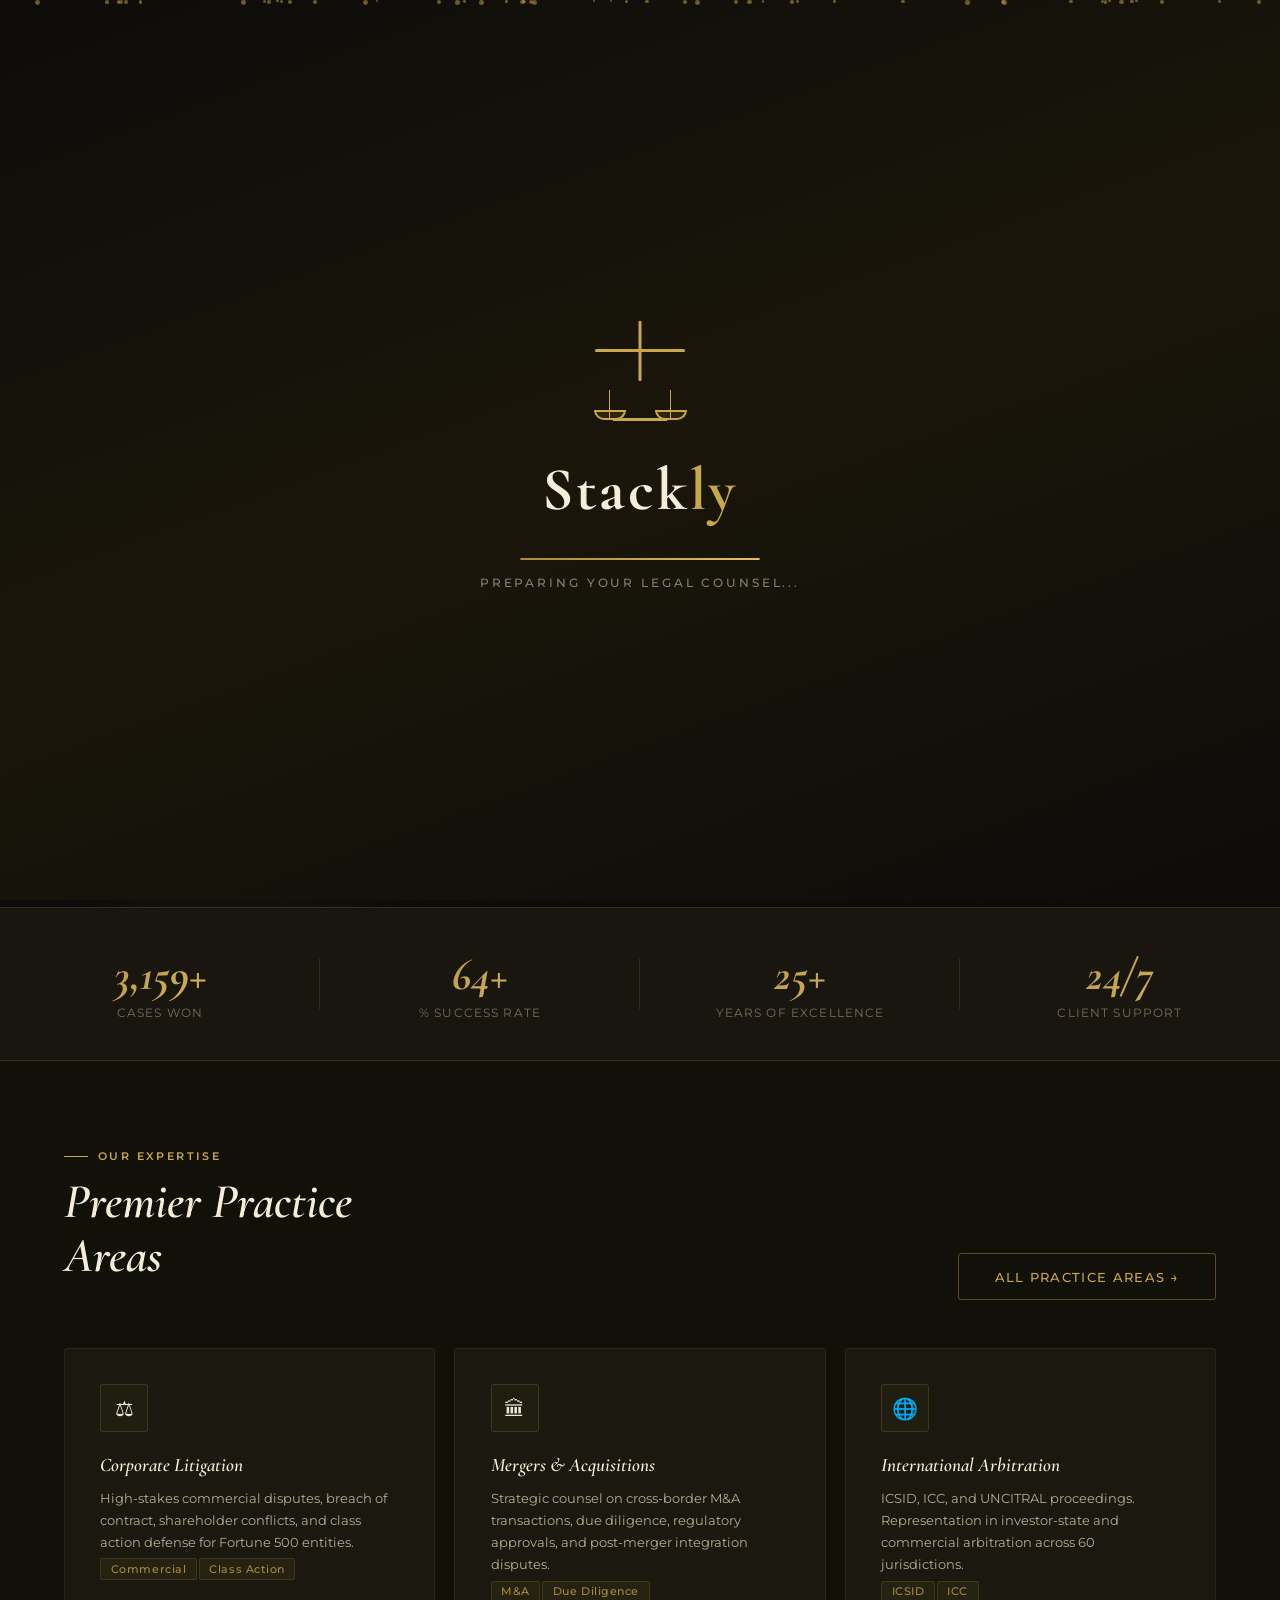
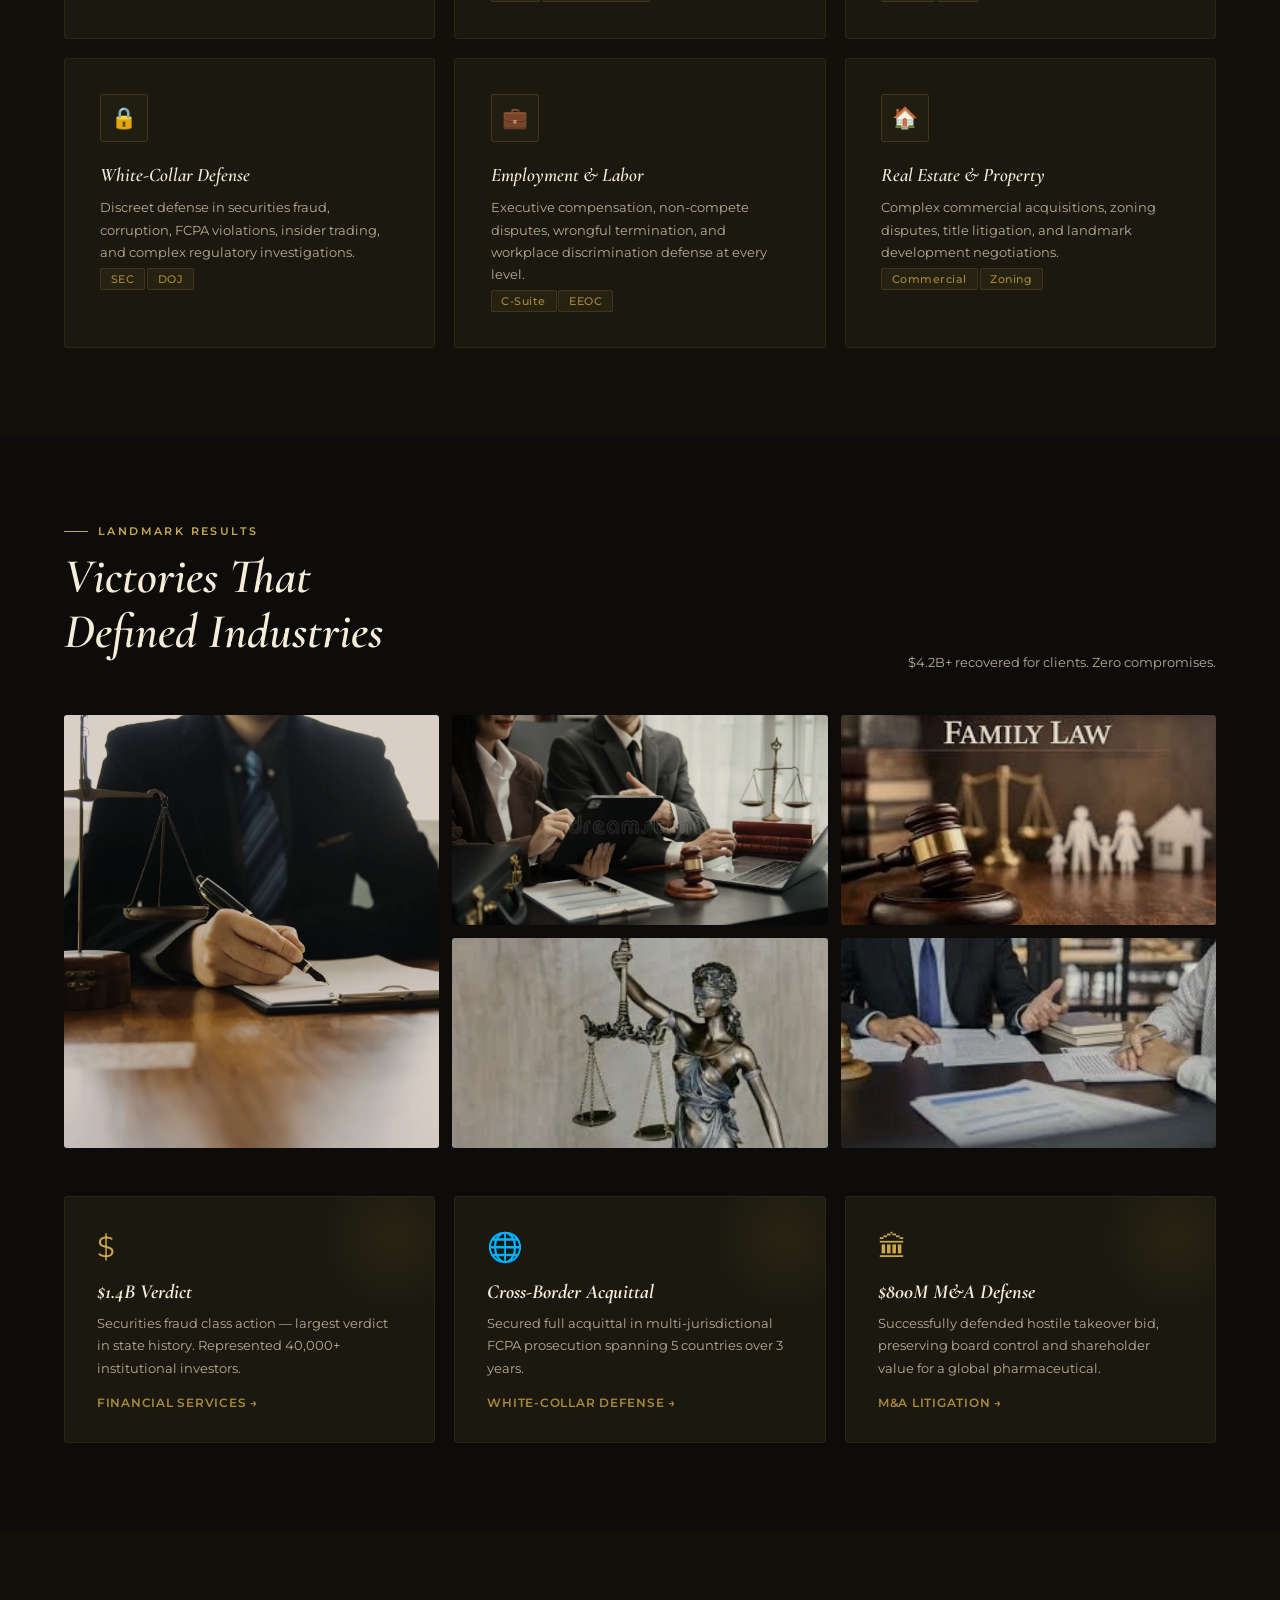
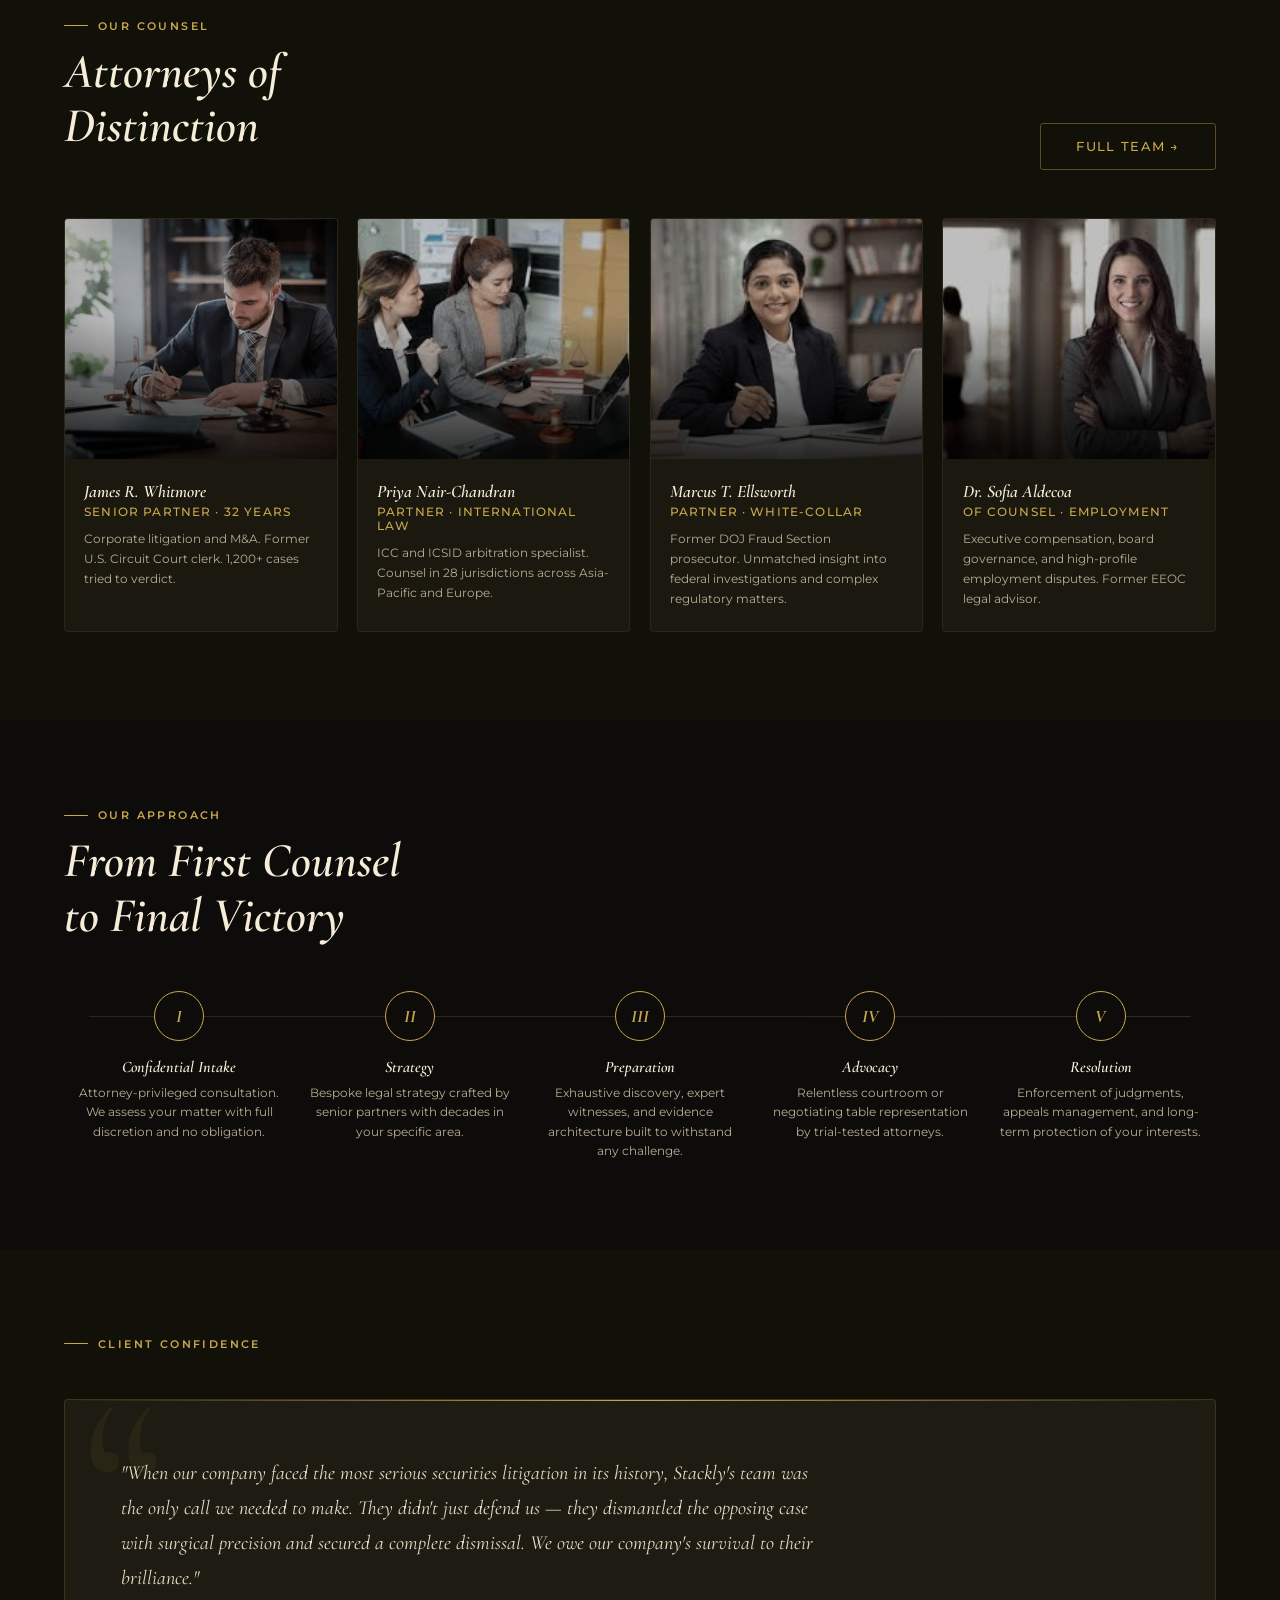
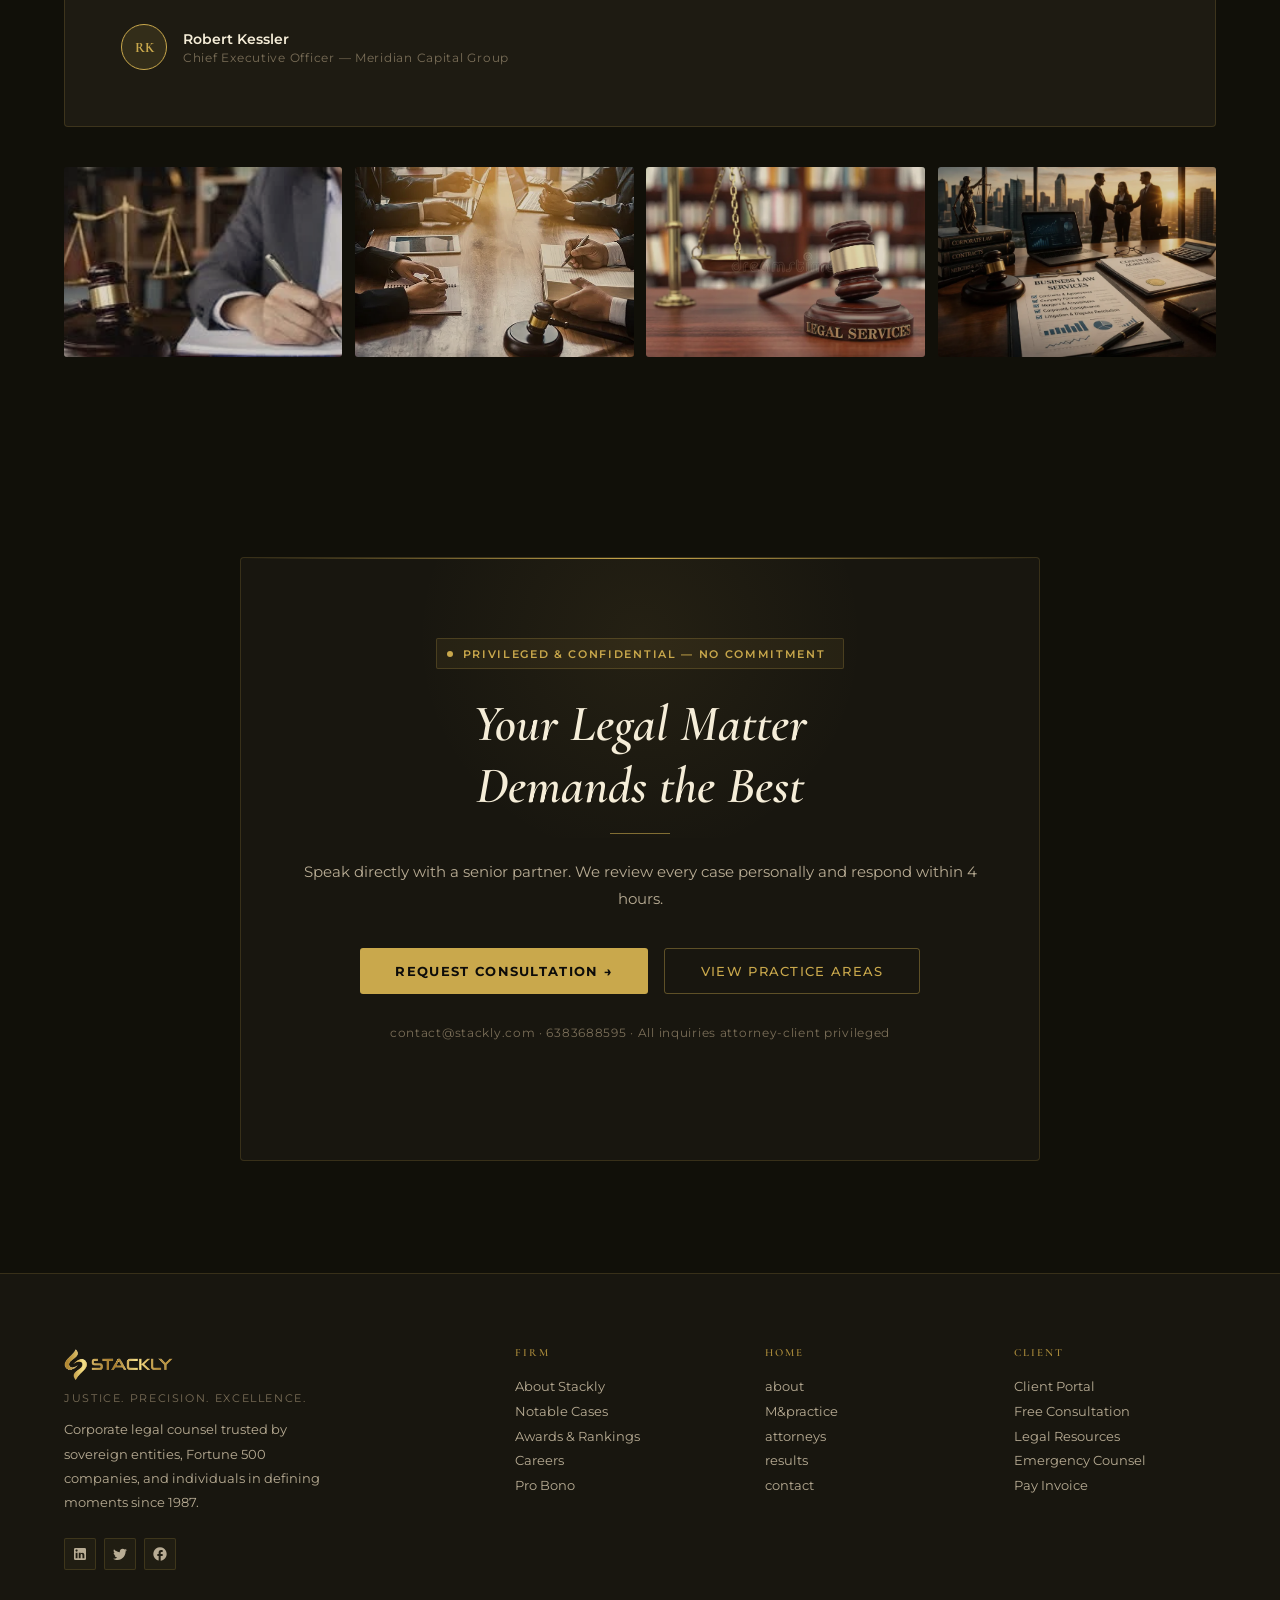
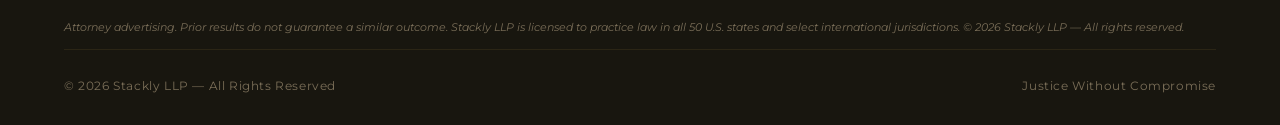
==== commit 52a54f1b: "Add files via upload" ====
--- a/index.html
+++ b/index.html
@@ -30,7 +30,7 @@
 <!-- NAVBAR -->
 <nav id="navbar">
   <span class="nav-logo" onclick="scrollToHero()">
-    <div class="logo-emblem">⚖</div>
+    
     <img src="./img/stackly-removebg-preview.webp" alt="Stackly law" class="nav-logo-img"/>
   </span>
   <ul class="nav-links">
@@ -264,7 +264,7 @@
     <div class="ft-grid">
       <div class="ft-brand">
         <div class="ft-brand-name" onclick="scrollToHero()">
-          <div class="logo-emblem" style="width:26px;height:26px;font-size:.65rem">⚖</div>
+        
           <img src="./img/stackly-removebg-preview.webp" alt="Stackly law" class="nav-logo-img"/>
         </div>
         <div class="ft-tagline">Justice. Precision. Excellence.</div>
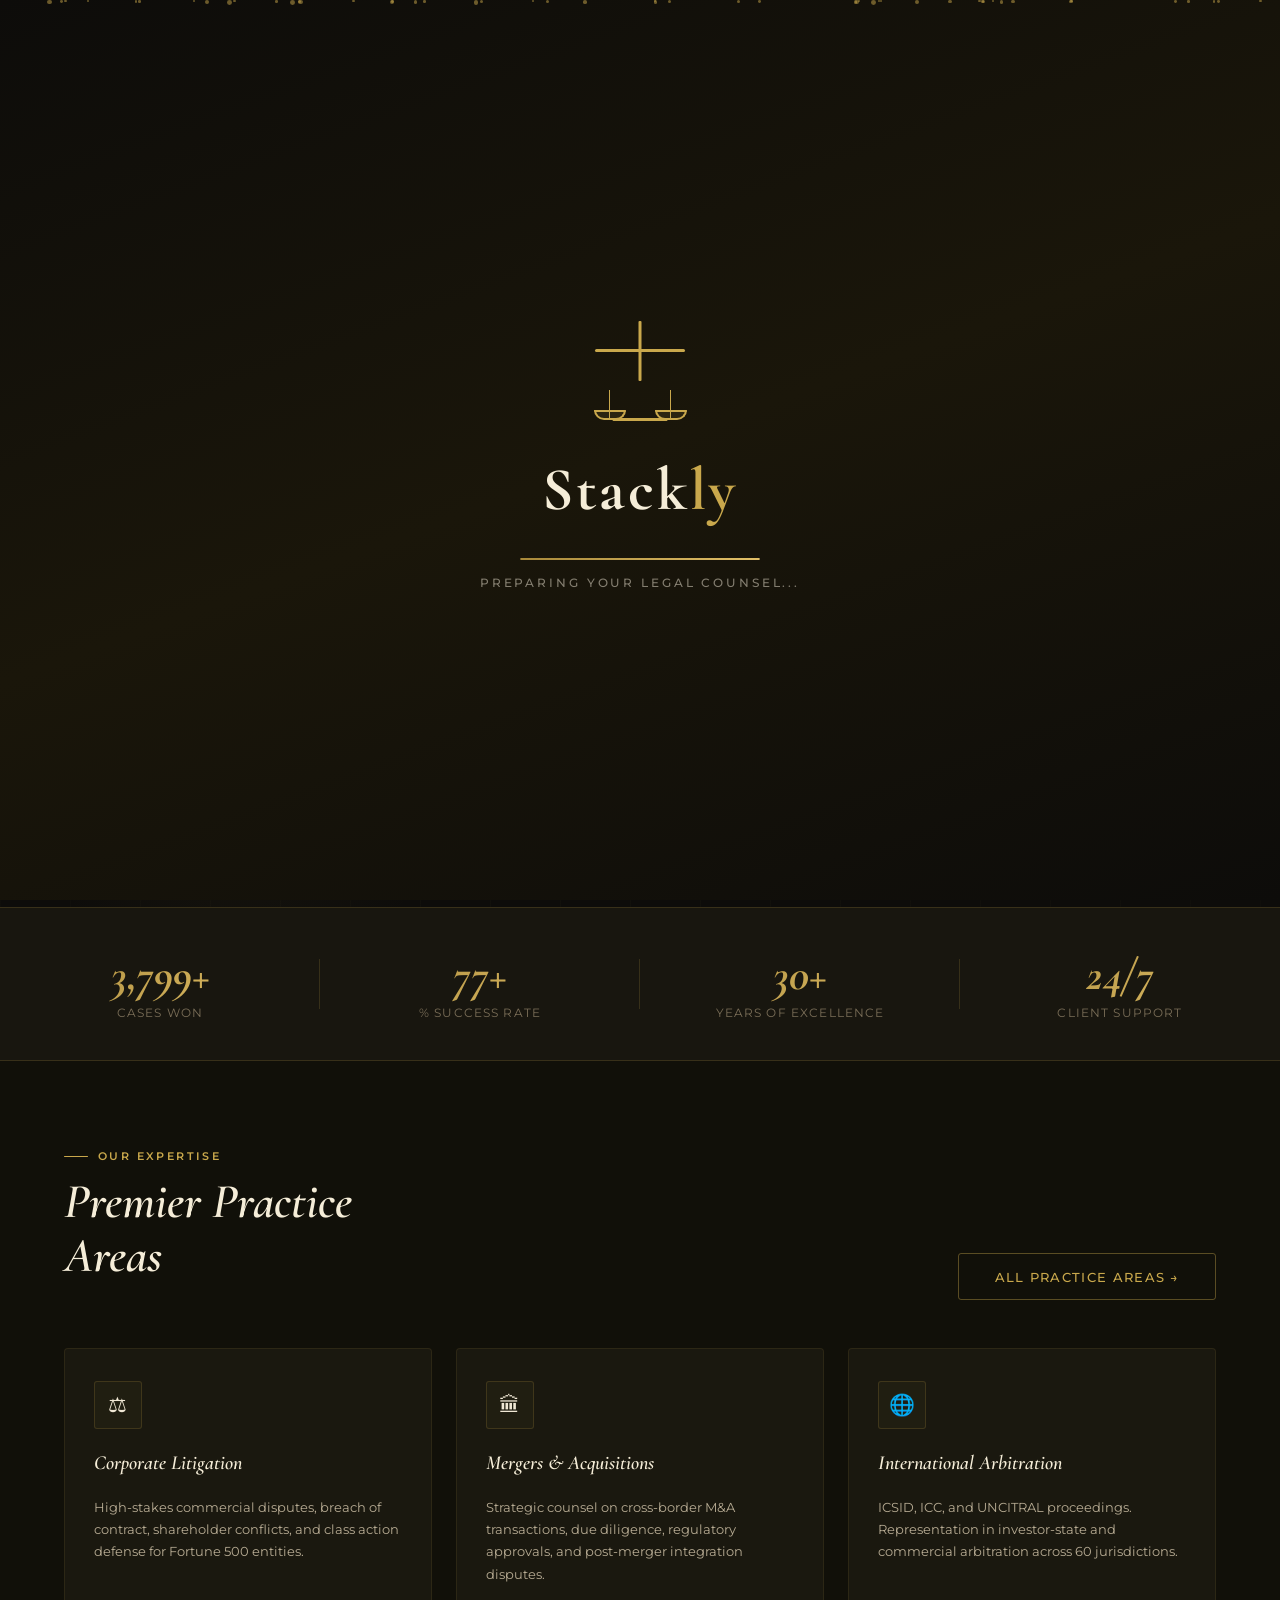
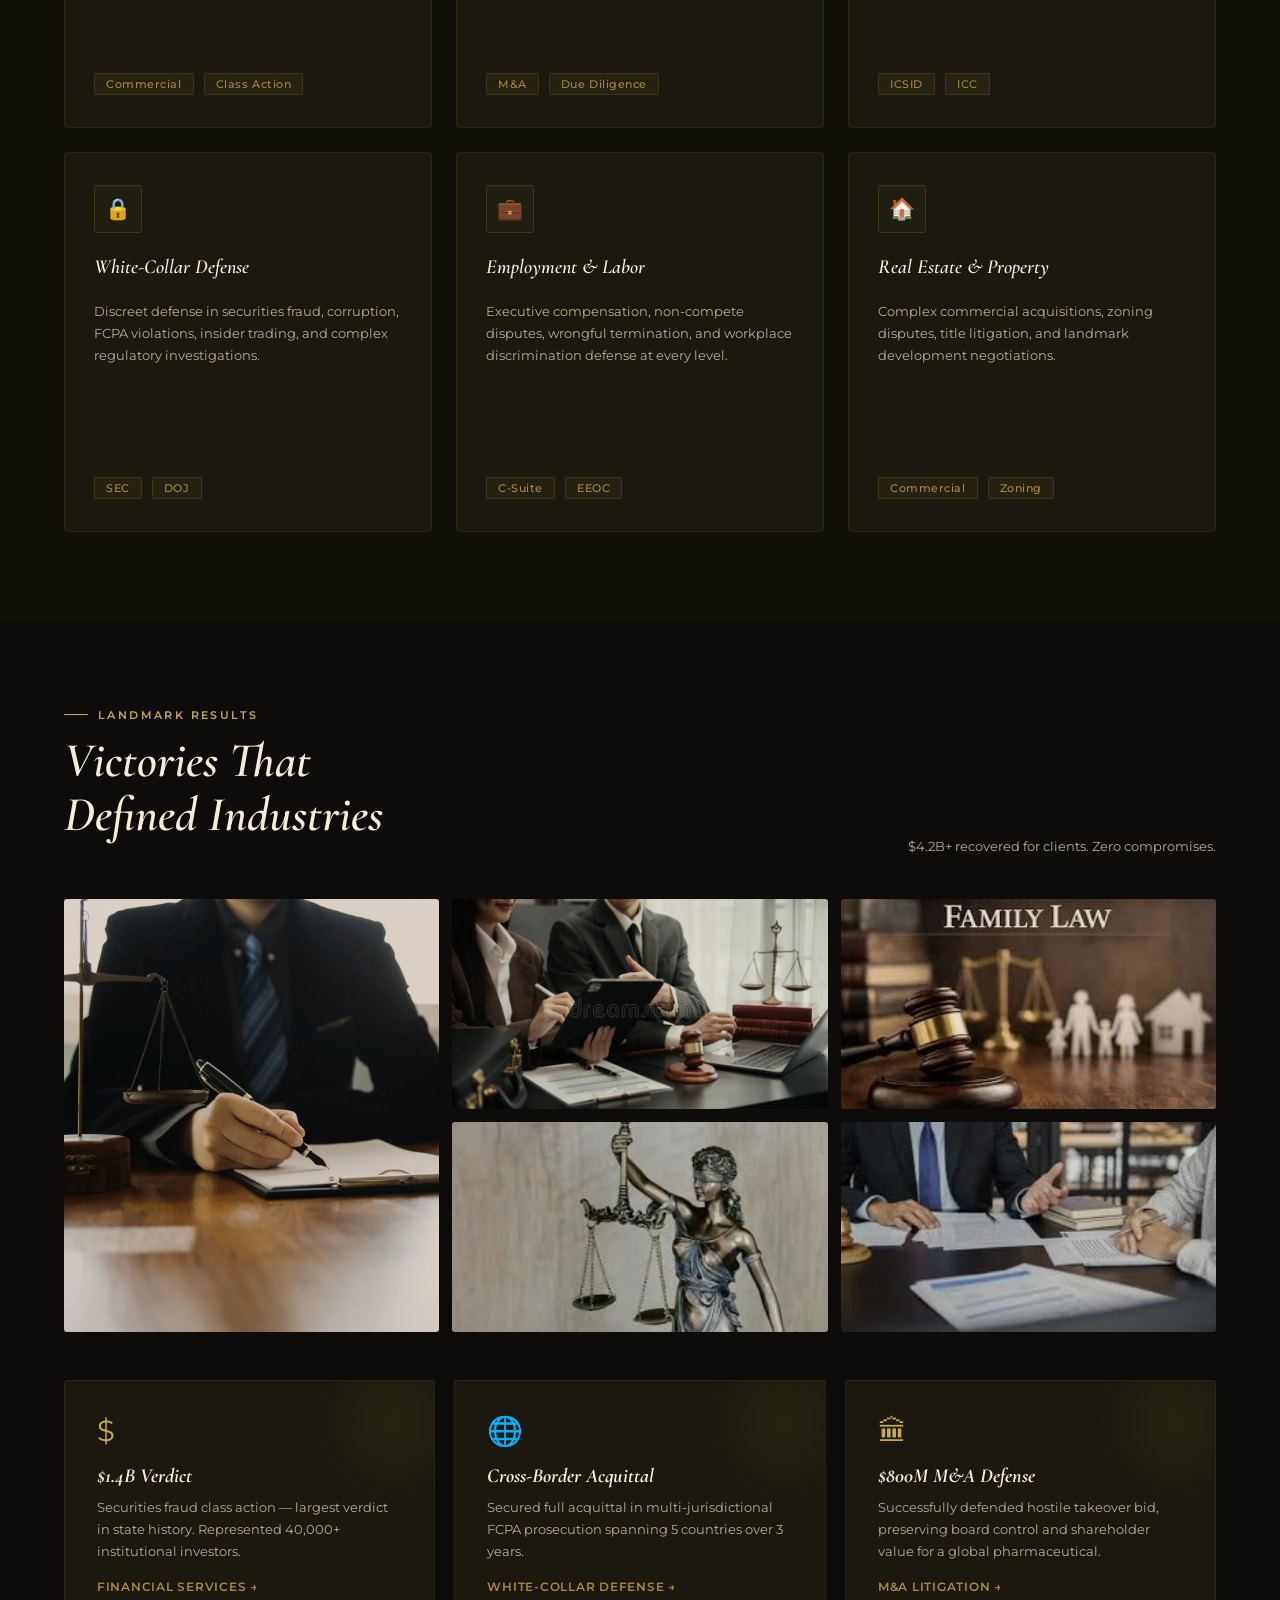
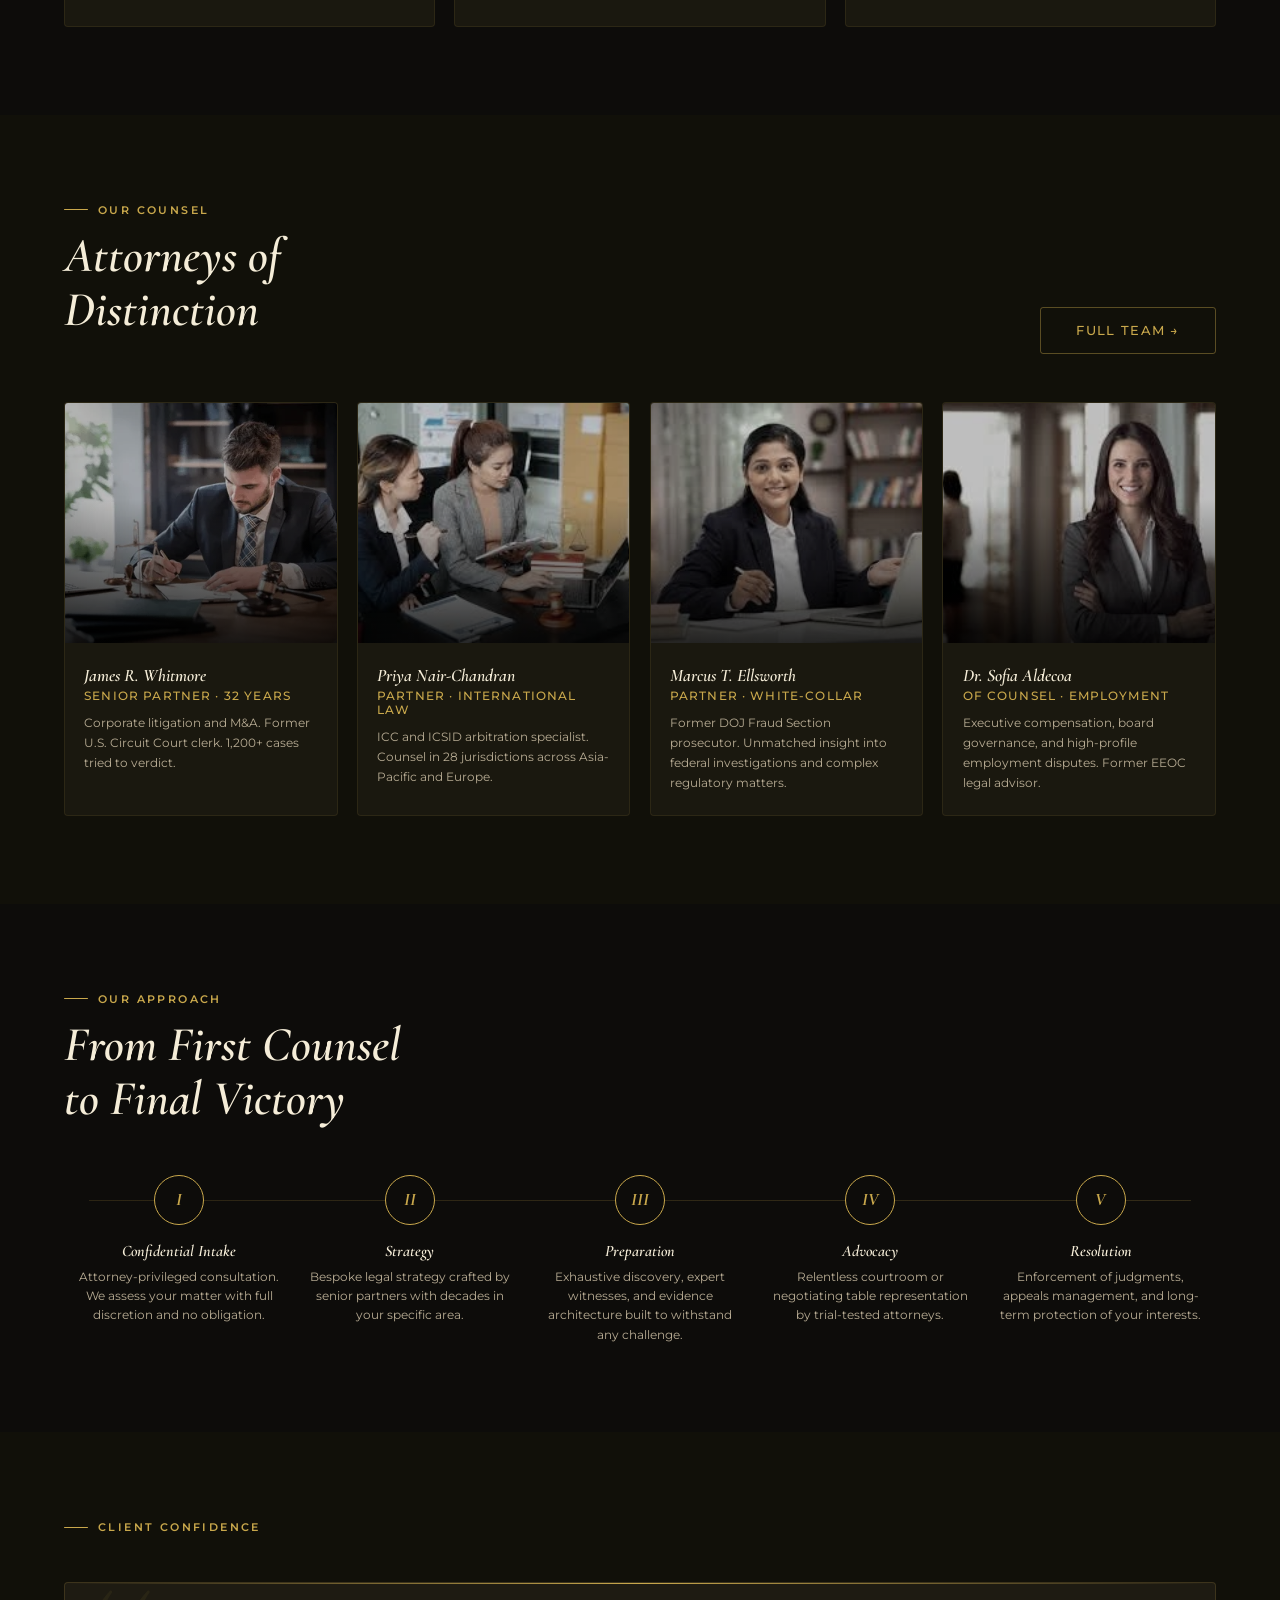
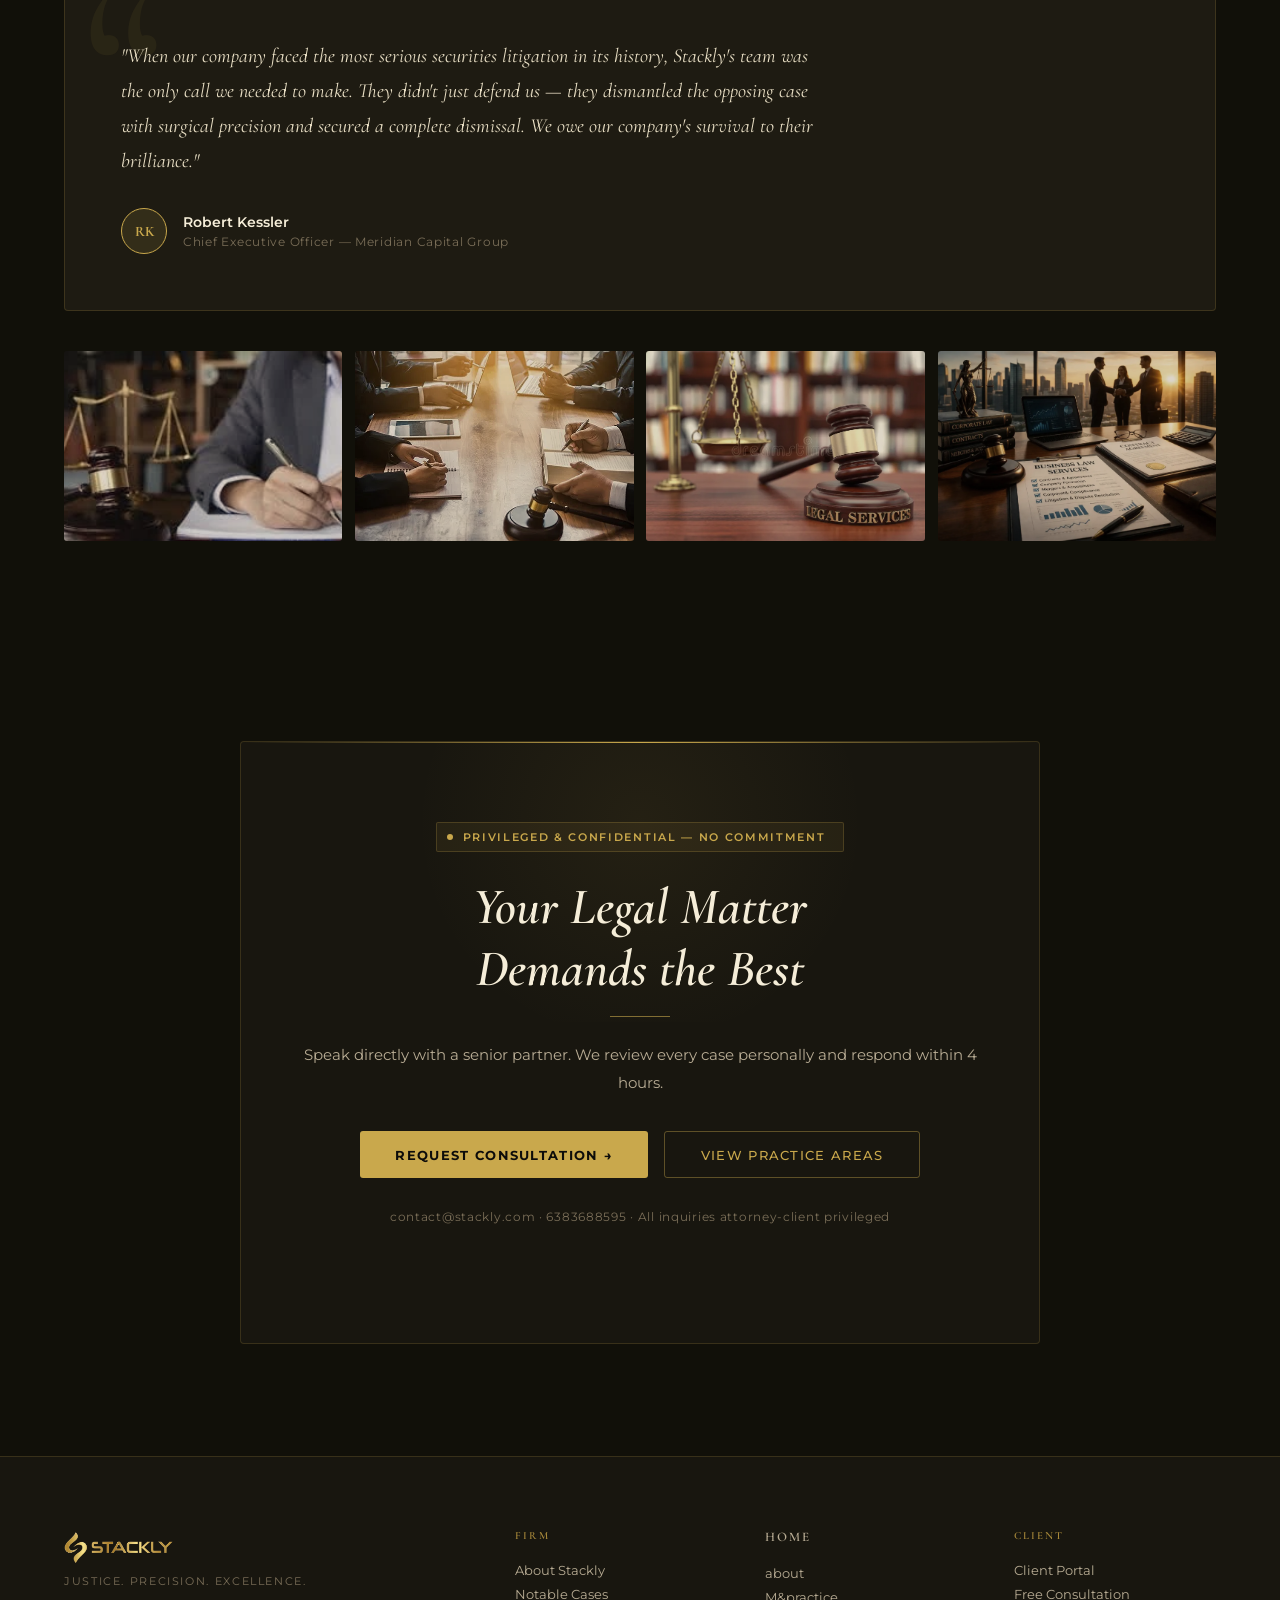
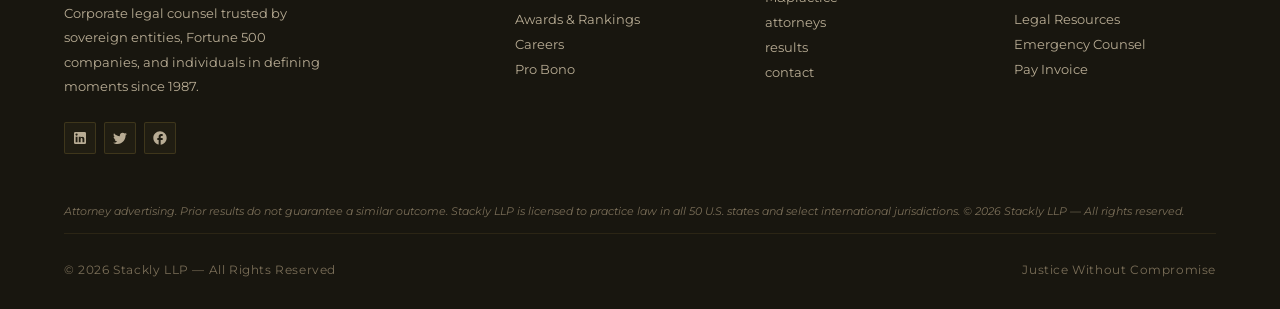
==== commit c55c9a6c: "Add files via upload" ====
--- a/index.html
+++ b/index.html
@@ -42,9 +42,9 @@
     <li><a href="404.html" id="nl-contact">Contact</a></li>
   </ul>
   <div class="nav-auth">
-    <button class="btn-login" onclick="showLoginPage()">Client Login</button>
-    <button class="btn-register" onclick="showRegisterPage()">Free Consultation</button>
-  </div>
+  <button class="btn-login" onclick="window.location.href='404.html'">Client Login</button>
+  <button class="btn-register" onclick="window.location.href='404.html'">Free Consultation</button>
+</div>
   <div class="hamburger" id="hamburger"><span></span><span></span><span></span></div>
 </nav>
 
@@ -57,10 +57,10 @@
   <a href="404.html" onclick="closeMenu()">Results</a>
   <a href="404.html" onclick="closeMenu()">Contact</a>
   <div class="mobile-divider"></div>
-  <div class="mobile-auth">
-    <button class="btn-login" onclick="showLoginPage();closeMenu()">Client Login</button>
-    <button class="btn-register" onclick="showRegisterPage();closeMenu()">Consult Free</button>
-  </div>
+ <div class="mobile-auth">
+  <button class="btn-login" onclick="window.location.href='404.html';closeMenu()">Client Login</button>
+  <button class="btn-register" onclick="window.location.href='404.html';closeMenu()">Consult Free</button>
+</div>
 </div>
 
 <!-- HOME PAGE -->
@@ -252,7 +252,7 @@
       <div class="gold-divider" style="margin:1rem auto 1.5rem"></div>
       <p>Speak directly with a senior partner. We review every case personally and respond within 4 hours.</p>
       <div class="cta-acts">
-        <button class="btn-prim" onclick="showRegisterPage()">Request Consultation →</button>
+       <button class="btn-prim" onclick="window.location.href='404.html'">Request Consultation →</button>
         <button class="btn-sec" onclick="window.location.href='404.html'">View Practice Areas</button>
       </div>
       <p style="color:var(--text3);font-size:.74rem;margin-top:1.8rem;letter-spacing:.06em">contact@stackly.com · 6383688595 · All inquiries attorney-client privileged</p>
@@ -276,8 +276,8 @@
         </div>
       </div>
       <div class="ft-col"><h4>Firm</h4><a href="404.html">About Stackly</a><a href="404.html">Notable Cases</a><a href="404.html">Awards & Rankings</a><a href="404.html">Careers</a><a href="404.html">Pro Bono</a></div>
-      <div class="ft-col"><h4>Home</h4><a href="404.html">about</a><a href="404.html">M&amp;practice </a><a href="404.html">attorneys</a><a href="404.html">results </a><a href="404.html">contact</a></div>
-      <div class="ft-col"><h4>Client</h4><a onclick="showLoginPage()">Client Portal</a><a onclick="showRegisterPage()">Free Consultation</a><a href="404.html">Legal Resources</a><a href="404.html">Emergency Counsel</a><a href="404.html">Pay Invoice</a></div>
+      <div class="ft-col"><h4><a onclick="scrollToHero()">Home</a></h4><a href="404.html">about</a><a href="404.html">M&amp;practice </a><a href="404.html">attorneys</a><a href="404.html">results </a><a href="404.html">contact</a></div>
+      <div class="ft-col"><h4>Client</h4><a onclick="window.location.href='404.html'">Client Portal</a><a onclick="window.location.href='404.html'">Free Consultation</a><a href="404.html">Legal Resources</a><a href="404.html">Emergency Counsel</a><a href="404.html">Pay Invoice</a></div>
     </div>
     <div class="ft-disclaimer">Attorney advertising. Prior results do not guarantee a similar outcome. Stackly LLP is licensed to practice law in all 50 U.S. states and select international jurisdictions. © 2026 Stackly LLP — All rights reserved.</div>
     <div class="ft-bot" style="margin-top:.75rem">
@@ -285,58 +285,6 @@
       <span>Justice Without Compromise</span>
     </div>
   </footer>
-</div>
-
-<!-- LOGIN PAGE -->
-<div class="page" id="page-login">
-  <div class="auth-wrap">
-    <div class="auth-card">
-      <div class="auth-logo" onclick="showHomePage()">
-        <span class="logo-emblem" style="display:inline-flex;margin-right:6px;vertical-align:middle;background:rgba(201,168,76,.1);border:1px solid var(--gold);width:24px;height:24px;border-radius:50%;align-items:center;justify-content:center;font-size:.7rem;color:var(--gold)">⚖</span>
-        <span>Stack<b>ly</b></span>
-      </div>
-      <h2>Client Portal</h2>
-      <p class="sub">Sign in to access your secure matter files and case updates</p>
-      <div class="error-msg" id="login-err">Invalid credentials. Please try again or contact your case manager.</div>
-      <div class="success-msg" id="login-ok">Authentication successful. Redirecting to your portal...</div>
-      <form id="loginForm" onsubmit="handleLogin(event)">
-        <div class="form-group"><label>Email Address</label><input type="email" id="l-email" placeholder="attorney@yourfirm.com" required/></div>
-        <div class="form-group"><label>Password</label><input type="password" id="l-pass" placeholder="Enter your secure password" required/></div>
-        <a class="forgot-link" href="404.html">Forgot access credentials?</a>
-        <button type="submit" class="auth-btn">Access Client Portal</button>
-      </form>
-      <p class="auth-switch">New client? <a onclick="showRegisterPage()">Request a consultation</a></p>
-    </div>
-  </div>
-</div>
-
-<!-- REGISTER PAGE -->
-<div class="page" id="page-register">
-  <div class="auth-wrap">
-    <div class="auth-card">
-      <div class="auth-logo" onclick="showHomePage()">
-        <span class="logo-emblem" style="display:inline-flex;margin-right:6px;vertical-align:middle;background:rgba(201,168,76,.1);border:1px solid var(--gold);width:24px;height:24px;border-radius:50%;align-items:center;justify-content:center;font-size:.7rem;color:var(--gold)">⚖</span>
-        <span>Stack<b>ly</b></span>
-      </div>
-      <h2>Request Consultation</h2>
-      <p class="sub">Privileged and confidential. A senior partner will respond within 4 hours.</p>
-      <div class="error-msg" id="reg-err" style="display:none"></div>
-      <div class="success-msg" id="reg-ok" style="display:none"></div>
-      <form id="registerForm" onsubmit="handleRegister(event)">
-        <div class="form-row">
-          <div class="form-group"><label>First Name</label><input type="text" id="r-first" placeholder="John" required/></div>
-          <div class="form-group"><label>Last Name</label><input type="text" id="r-last" placeholder="Smith" required/></div>
-        </div>
-        <div class="form-group"><label>Email Address</label><input type="email" id="r-email" placeholder="john@company.com" required/></div>
-        <div class="form-group"><label>Company / Organisation</label><input type="text" id="r-company" placeholder="Smith Holdings LLC" required/></div>
-        <div class="form-group"><label>Password</label><input type="password" id="r-pass" placeholder="Create a secure password" required/></div>
-        <div class="form-group"><label>Confirm Password</label><input type="password" id="r-pass2" placeholder="Repeat password" required/></div>
-        <div class="form-check"><input type="checkbox" id="r-terms" required/><label>I acknowledge the <a href="404.html">Terms of Engagement</a> and attorney-client privilege</label></div>
-        <button type="submit" class="auth-btn">Request Confidential Consultation</button>
-      </form>
-      <p class="auth-switch">Existing client? <a onclick="showLoginPage()">Access your portal</a></p>
-    </div>
-  </div>
 </div>
 
 <script>
--- a/style.css
+++ b/style.css
@@ -635,17 +635,125 @@
 .sec-sub{font-size:.92rem;color:var(--text2);max-width:540px;line-height:1.85}
 
 /* PRACTICE AREA CARDS */
-.services-grid{display:grid;grid-template-columns:repeat(auto-fit,minmax(275px,1fr));gap:1.2rem;margin-top:3rem}
-.s-card{background:var(--card);border:1px solid var(--border2);border-radius:4px;padding:2.2rem;transition:all .4s ease;position:relative;overflow:hidden}
-.s-card::before{content:'';position:absolute;top:0;left:0;right:0;height:1px;background:linear-gradient(90deg,transparent,var(--gold),transparent);transform:scaleX(0);transform-origin:left;transition:transform .5s}
-.s-card:hover{transform:translateY(-5px);border-color:rgba(201,168,76,.3);box-shadow:0 20px 50px rgba(0,0,0,.4),0 0 0 1px rgba(201,168,76,.08)}
-.s-card:hover::before{transform:scaleX(1)}
-.s-icon{width:48px;height:48px;border:1px solid var(--border);border-radius:3px;display:flex;align-items:center;justify-content:center;font-size:1.3rem;margin-bottom:1.3rem;transition:all .4s;background:rgba(201,168,76,.04)}
-.s-card:hover .s-icon{border-color:var(--gold);background:rgba(201,168,76,.1);transform:scale(1.08)}
-.s-card h3{font-family:'Cormorant Garamond',serif;font-size:1.2rem;font-weight:600;margin-bottom:.6rem;color:var(--ivory);font-style:italic}
-.s-card p{color:var(--text2);font-size:.82rem;line-height:1.7}
-.t-badge{display:inline-flex;background:rgba(201,168,76,.07);border:1px solid rgba(201,168,76,.15);border-radius:2px;padding:.18rem .6rem;font-size:.68rem;color:var(--gold3);margin:.3rem .12rem 0 0;font-weight:500;letter-spacing:.05em}
-
+/* ============================================================ 
+   FIX: Practice Areas Card Alignment - Consistent Heights
+   ============================================================ */
+
+/* Make all practice cards have equal height */
+.services-grid {
+  display: grid;
+  grid-template-columns: repeat(auto-fit, minmax(280px, 1fr));
+  gap: 1.5rem;
+  margin-top: 3rem;
+  align-items: stretch;
+}
+
+.s-card {
+  background: var(--card);
+  border: 1px solid var(--border2);
+  border-radius: 4px;
+  padding: 2rem 1.8rem;
+  transition: all 0.4s ease;
+  position: relative;
+  overflow: hidden;
+  
+  /* CRITICAL FIXES for consistent heights */
+  display: flex;
+  flex-direction: column;
+  height: 100%;
+  min-height: 380px;
+}
+
+/* Make description text expand to fill space */
+.s-card p {
+  color: var(--text2);
+  font-size: 0.82rem;
+  line-height: 1.7;
+  margin: 0.75rem 0 1.25rem 0;
+  
+  /* Allow text to grow but maintain structure */
+  flex-grow: 1;
+}
+
+/* Ensure the badges section stays at the bottom */
+.s-card > div:last-child {
+  margin-top: auto;
+  display: flex;
+  gap: 0.5rem;
+  flex-wrap: wrap;
+  align-items: center;
+}
+
+/* Icon stays consistent */
+.s-icon {
+  width: 48px;
+  height: 48px;
+  border: 1px solid var(--border);
+  border-radius: 3px;
+  display: flex;
+  align-items: center;
+  justify-content: center;
+  font-size: 1.3rem;
+  margin-bottom: 1.3rem;
+  transition: all 0.4s;
+  background: rgba(201, 168, 76, 0.04);
+  flex-shrink: 0;
+}
+
+/* Heading styles consistent */
+.s-card h3 {
+  font-family: 'Cormorant Garamond', serif;
+  font-size: 1.25rem;
+  font-weight: 600;
+  margin-bottom: 0.5rem;
+  color: var(--ivory);
+  font-style: italic;
+  line-height: 1.3;
+}
+
+/* Badge styling */
+.t-badge {
+  display: inline-flex;
+  background: rgba(201, 168, 76, 0.07);
+  border: 1px solid rgba(201, 168, 76, 0.15);
+  border-radius: 2px;
+  padding: 0.2rem 0.7rem;
+  font-size: 0.68rem;
+  color: var(--gold3);
+  font-weight: 500;
+  letter-spacing: 0.05em;
+  white-space: nowrap;
+}
+
+/* Hover effect maintains alignment */
+.s-card:hover {
+  transform: translateY(-5px);
+  border-color: rgba(201, 168, 76, 0.3);
+  box-shadow: 0 20px 50px rgba(0, 0, 0, 0.4), 0 0 0 1px rgba(201, 168, 76, 0.08);
+}
+
+/* Responsive adjustments */
+@media (max-width: 768px) {
+  .s-card {
+    min-height: 360px;
+    padding: 1.8rem 1.5rem;
+  }
+  
+  .services-grid {
+    gap: 1.2rem;
+  }
+}
+
+@media (max-width: 480px) {
+  .s-card {
+    min-height: auto;
+    padding: 1.5rem;
+  }
+  
+  .t-badge {
+    white-space: normal;
+  }
+}
 /* TILT INDUSTRY CARDS */
 .tilt-card{background:var(--card);border:1px solid var(--border2);border-radius:4px;padding:2rem;position:relative;overflow:hidden;transition:box-shadow .4s;cursor:default;transform-style:preserve-3d}
 .tilt-card:hover{box-shadow:0 25px 60px rgba(0,0,0,.5),0 0 0 1px rgba(201,168,76,.1)}
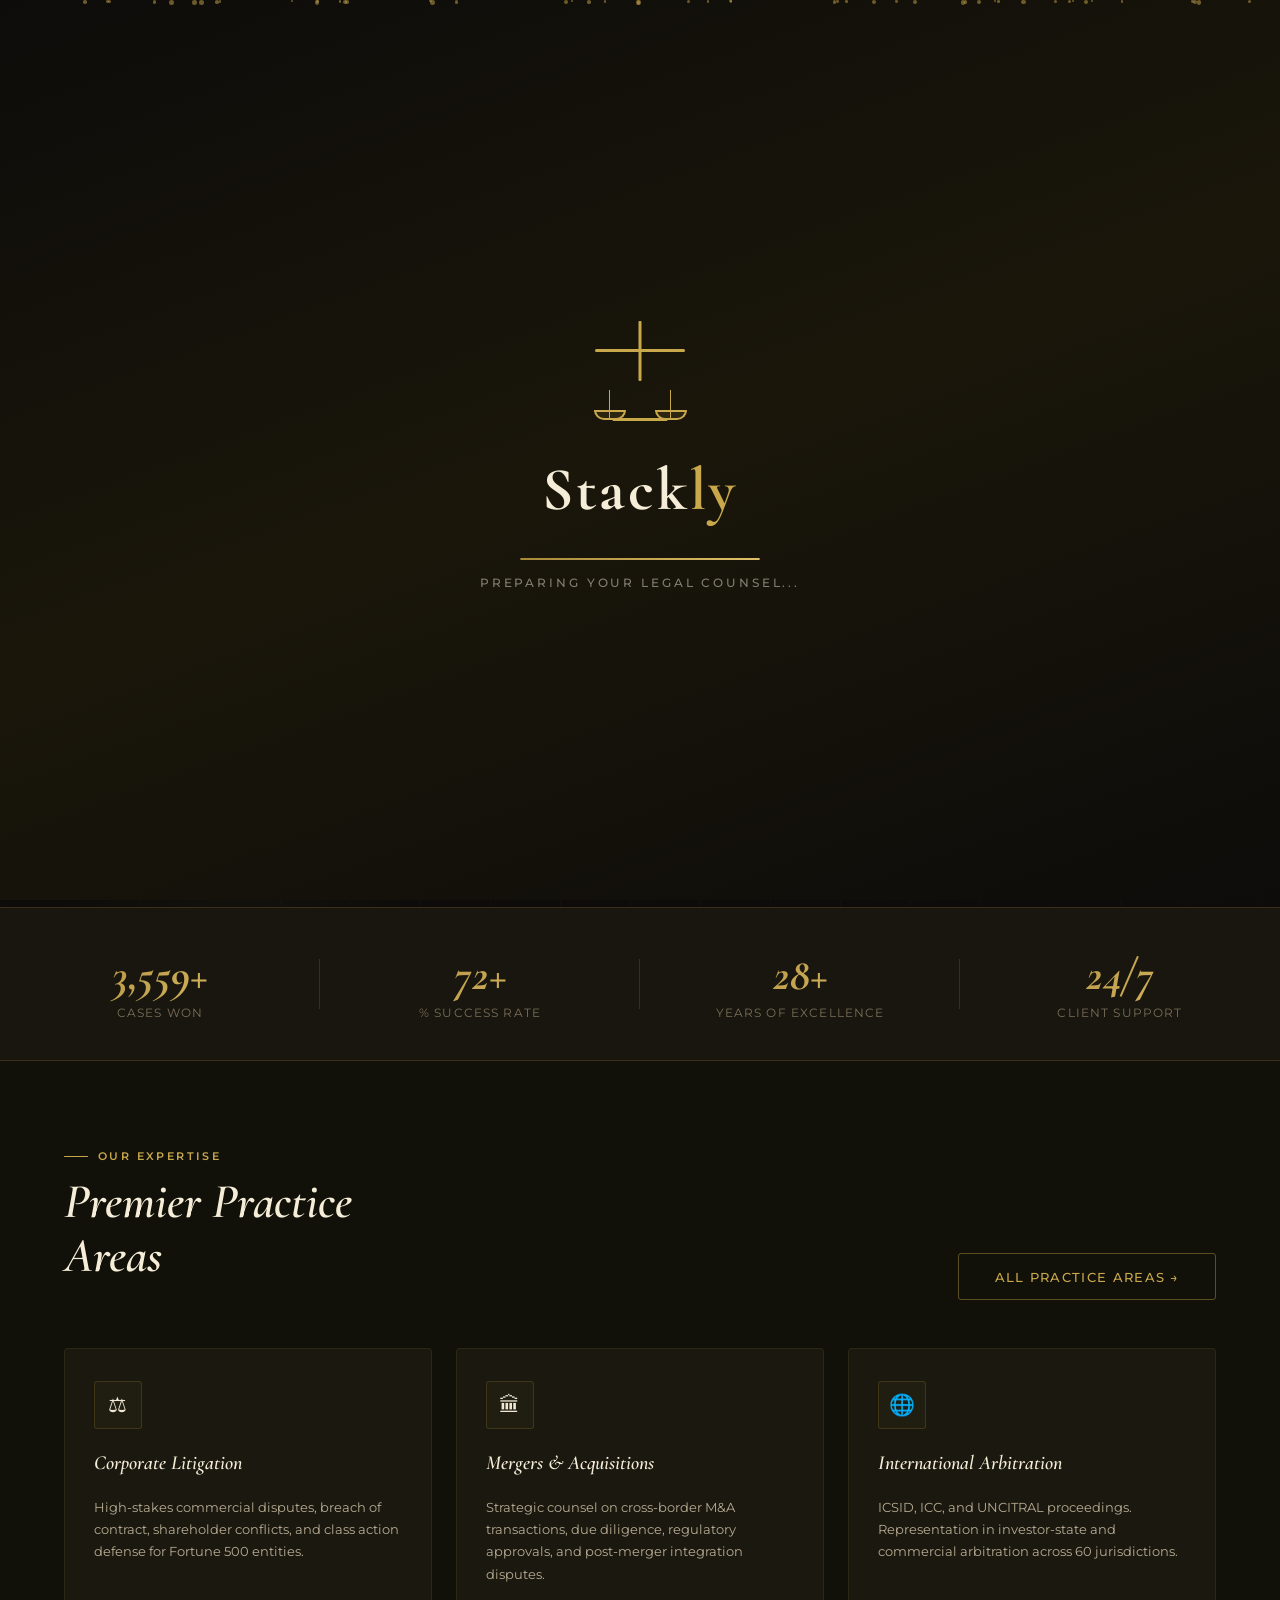
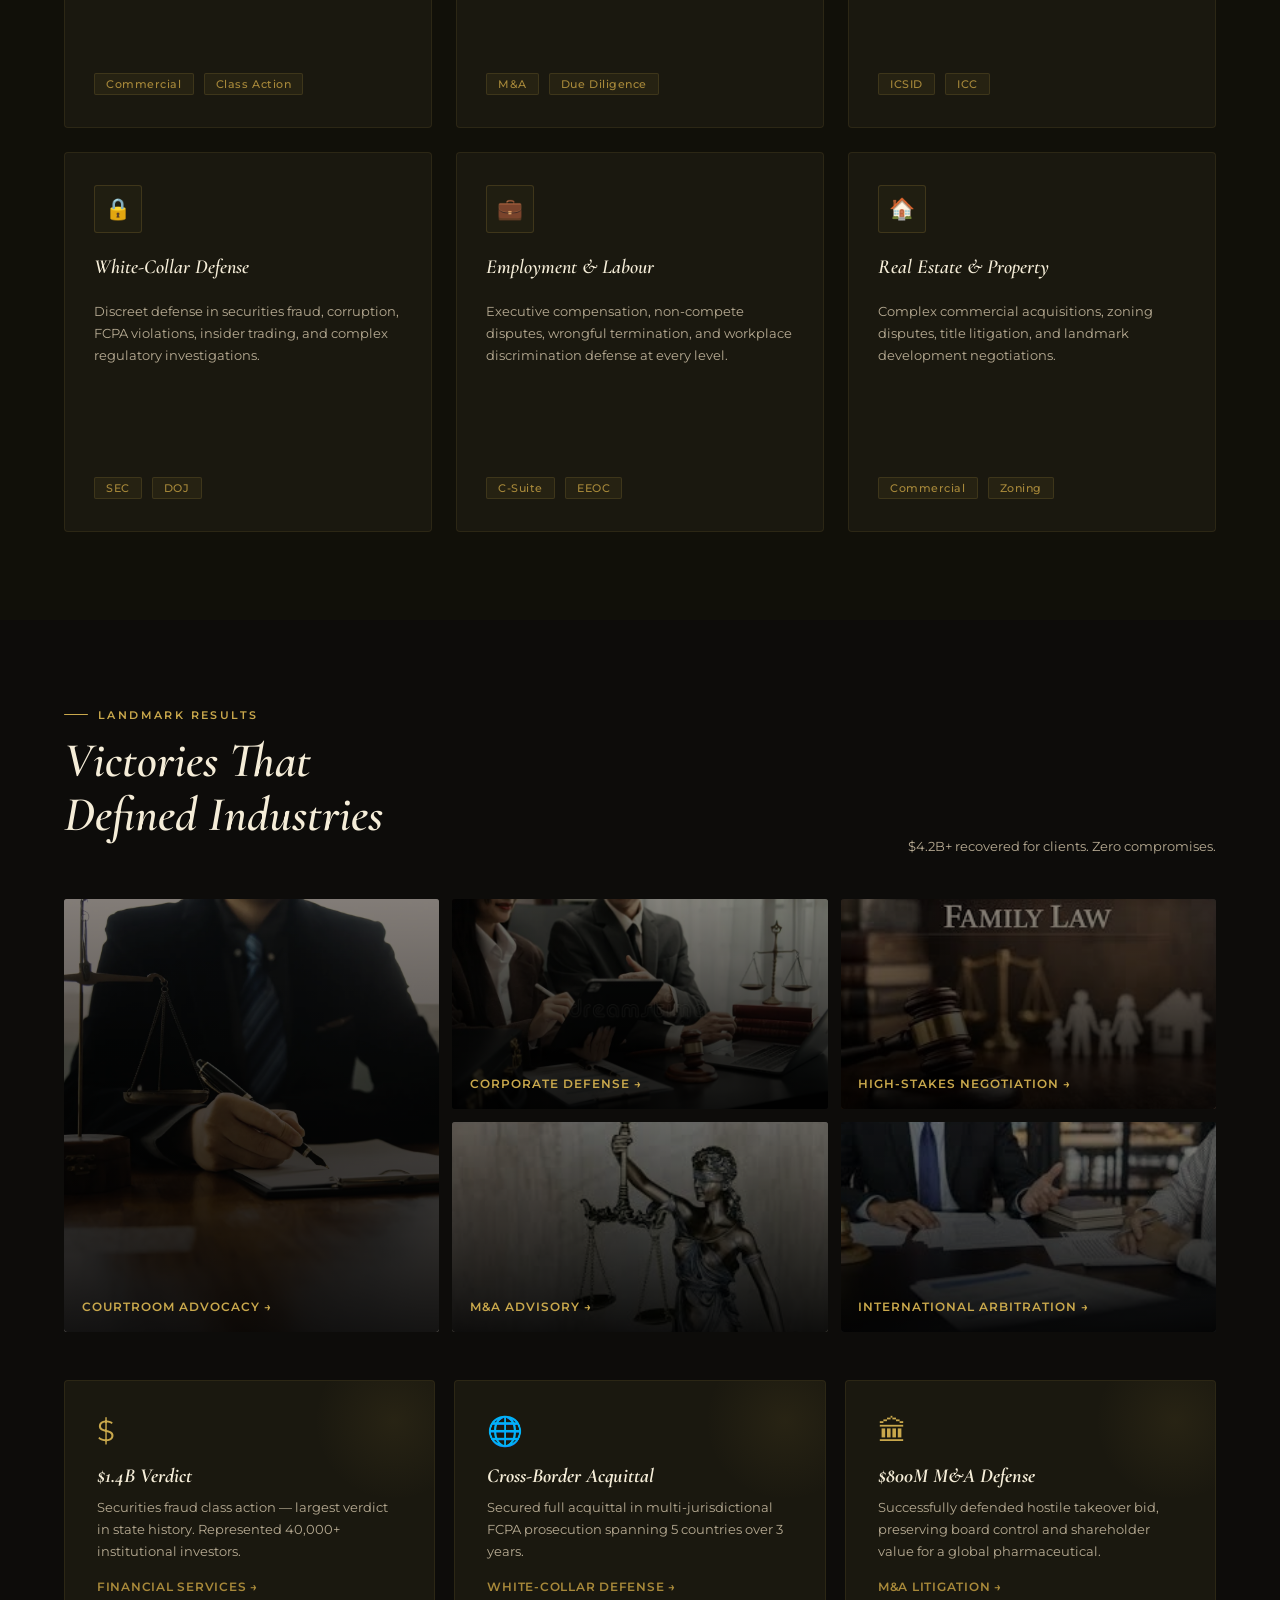
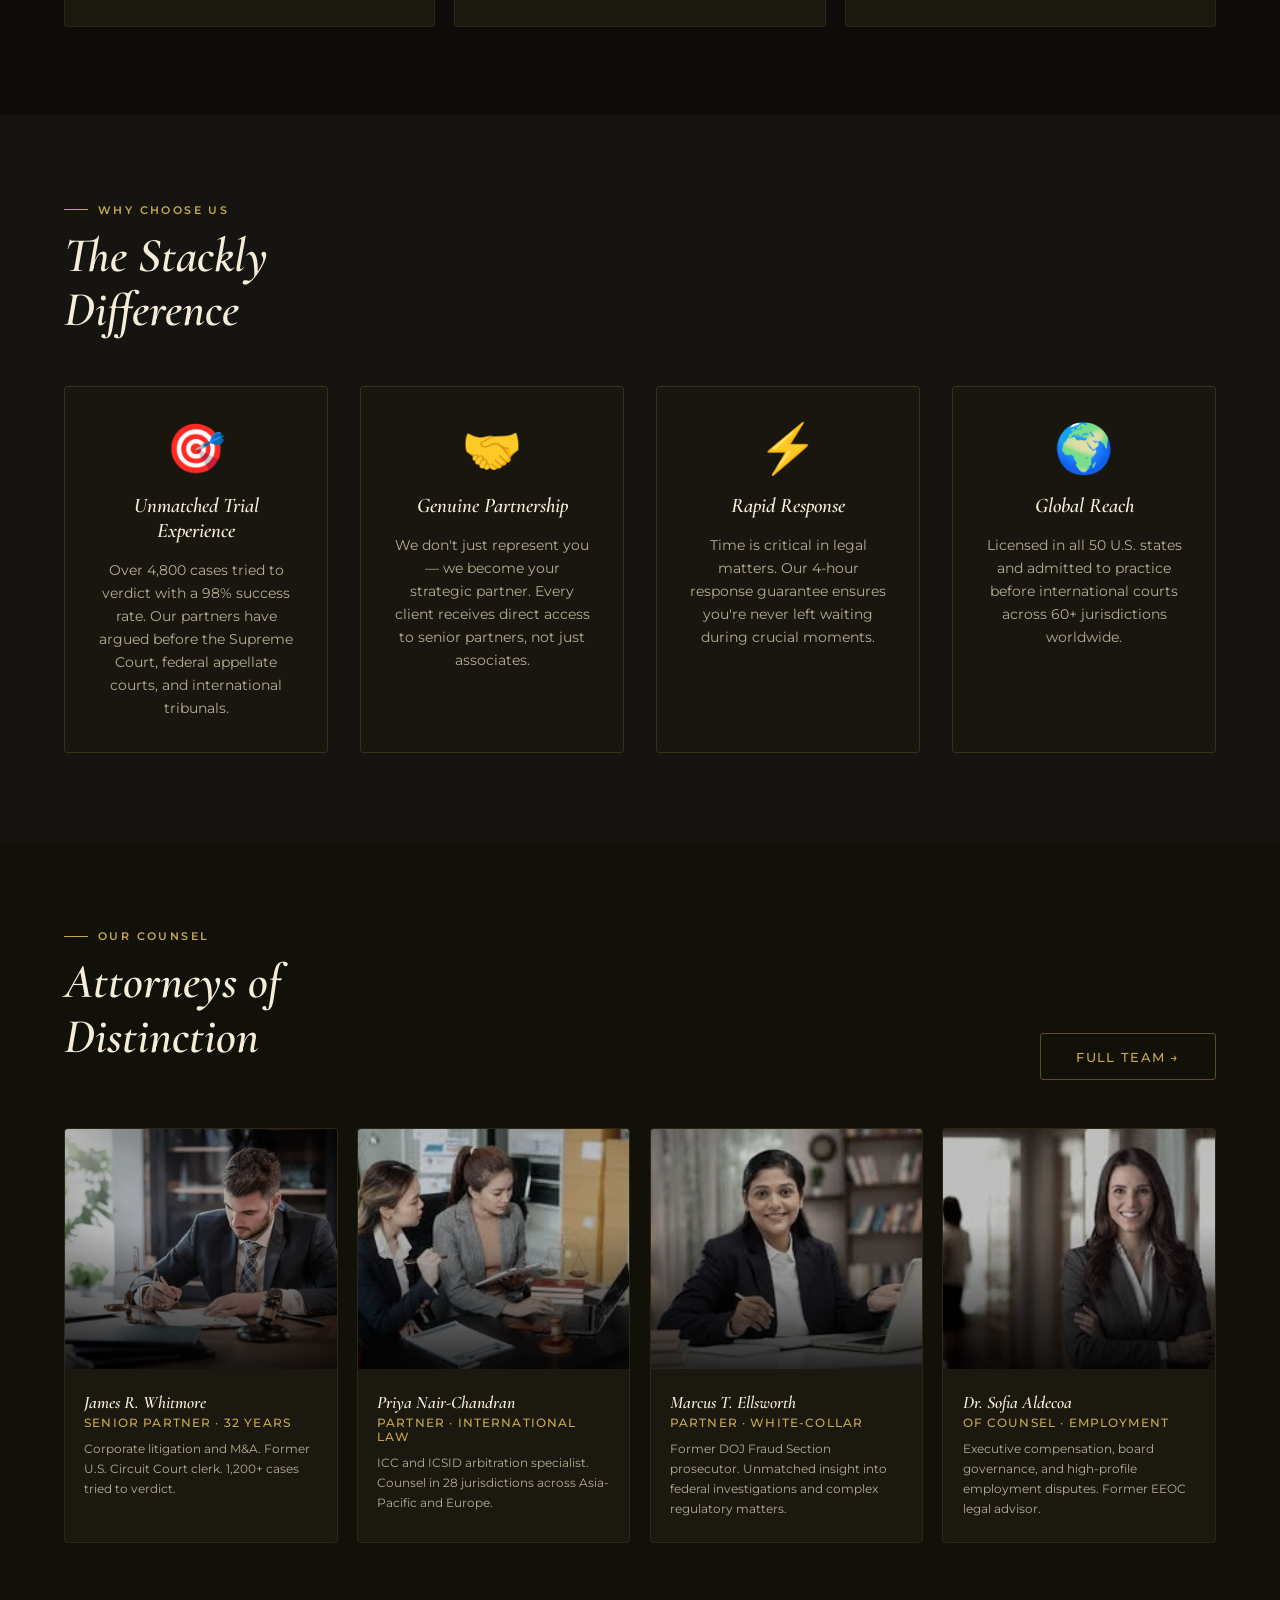
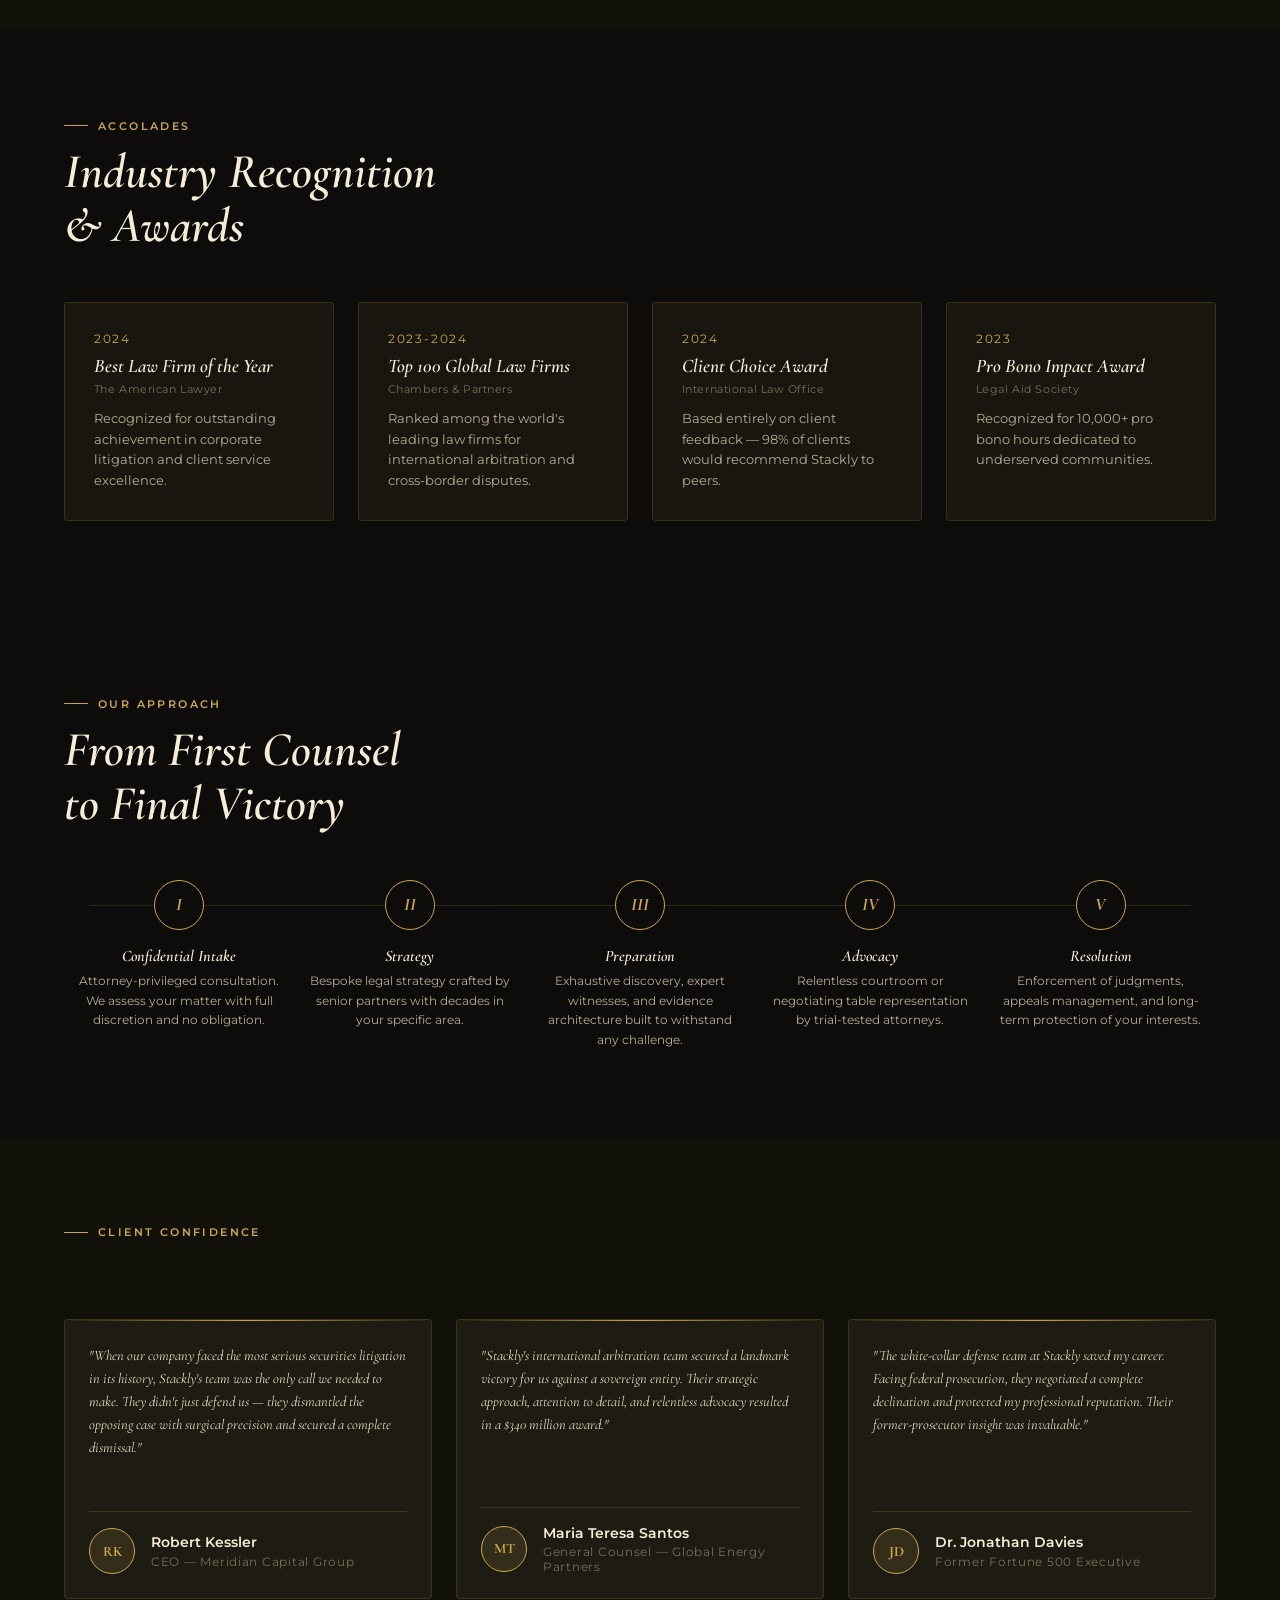
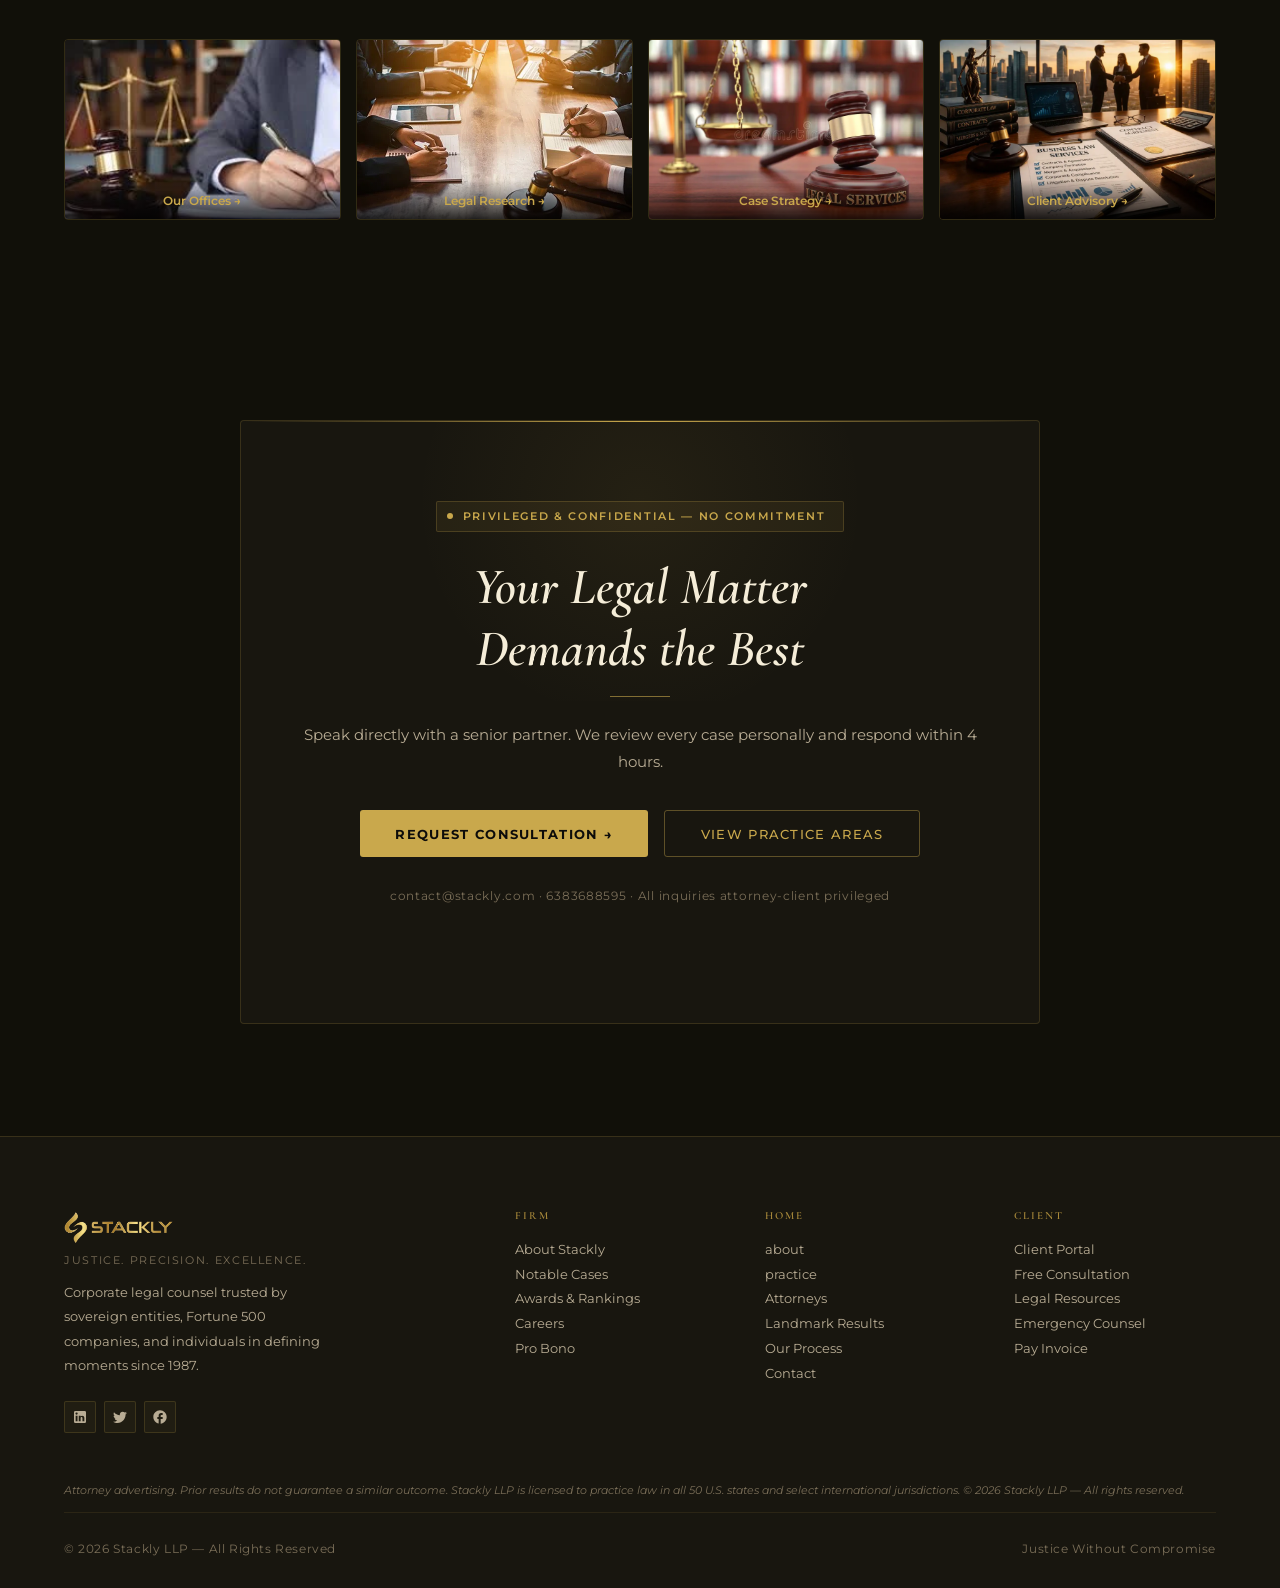
==== commit addebbb7: "Add files via upload" ====
--- a/index.html
+++ b/index.html
@@ -29,8 +29,7 @@
 
 <!-- NAVBAR -->
 <nav id="navbar">
-  <span class="nav-logo" onclick="scrollToHero()">
-    
+  <span class="nav-logo" onclick="location.reload();">
     <img src="./img/stackly-removebg-preview.webp" alt="Stackly law" class="nav-logo-img"/>
   </span>
   <ul class="nav-links">
@@ -42,25 +41,25 @@
     <li><a href="404.html" id="nl-contact">Contact</a></li>
   </ul>
   <div class="nav-auth">
-  <button class="btn-login" onclick="window.location.href='404.html'">Client Login</button>
-  <button class="btn-register" onclick="window.location.href='404.html'">Free Consultation</button>
-</div>
+    <button class="btn-login" onclick="window.location.href='404.html'">Client Login</button>
+    <button class="btn-register" onclick="window.location.href='404.html'">Free Consultation</button>
+  </div>
   <div class="hamburger" id="hamburger"><span></span><span></span><span></span></div>
 </nav>
 
 <!-- MOBILE MENU -->
 <div class="mobile-menu" id="mobileMenu">
-  <a onclick="scrollToHero();closeMenu()">Home</a>
+  <a onclick="scrollToHero();closeMenu()" id="mobile-home">Home</a>
   <a href="404.html" onclick="closeMenu()">About</a>
-  <a href="404.html" onclick="closeMenu()">Practice Areas</a>
+  <a href="404.html" onclick="closeMenu()">Practice </a>
   <a href="404.html" onclick="closeMenu()">Attorneys</a>
   <a href="404.html" onclick="closeMenu()">Results</a>
   <a href="404.html" onclick="closeMenu()">Contact</a>
   <div class="mobile-divider"></div>
- <div class="mobile-auth">
-  <button class="btn-login" onclick="window.location.href='404.html';closeMenu()">Client Login</button>
-  <button class="btn-register" onclick="window.location.href='404.html';closeMenu()">Consult Free</button>
-</div>
+  <div class="mobile-auth">
+    <button class="btn-login" onclick="window.location.href='404.html';closeMenu()">Client Login</button>
+    <button class="btn-register" onclick="window.location.href='404.html';closeMenu()">Consult Free</button>
+  </div>
 </div>
 
 <!-- HOME PAGE -->
@@ -83,7 +82,7 @@
       </h1>
       <p class="hero-sub">Stackly brings four decades of courtroom mastery and boardroom strategy to protect what matters most. Trusted by Fortune 500 corporations, sovereign entities, and individuals facing their defining moments.</p>
       <div class="hero-actions">
-        <button class="btn-prim" onclick="showRegisterPage()">Schedule Consultation →</button>
+        <button class="btn-prim" onclick="window.location.href='404.html'">Schedule Consultation →</button>
         <button class="btn-sec" onclick="window.location.href='404.html'">View Our Record</button>
       </div>
       <div class="hero-tags">
@@ -144,12 +143,12 @@
       <div class="s-card sr d2"><div class="s-icon">🏛</div><h3>Mergers & Acquisitions</h3><p>Strategic counsel on cross-border M&amp;A transactions, due diligence, regulatory approvals, and post-merger integration disputes.</p><div><span class="t-badge">M&amp;A</span><span class="t-badge">Due Diligence</span></div></div>
       <div class="s-card sr d3"><div class="s-icon">🌐</div><h3>International Arbitration</h3><p>ICSID, ICC, and UNCITRAL proceedings. Representation in investor-state and commercial arbitration across 60 jurisdictions.</p><div><span class="t-badge">ICSID</span><span class="t-badge">ICC</span></div></div>
       <div class="s-card sr d1"><div class="s-icon">🔒</div><h3>White-Collar Defense</h3><p>Discreet defense in securities fraud, corruption, FCPA violations, insider trading, and complex regulatory investigations.</p><div><span class="t-badge">SEC</span><span class="t-badge">DOJ</span></div></div>
-      <div class="s-card sr d2"><div class="s-icon">💼</div><h3>Employment & Labor</h3><p>Executive compensation, non-compete disputes, wrongful termination, and workplace discrimination defense at every level.</p><div><span class="t-badge">C-Suite</span><span class="t-badge">EEOC</span></div></div>
+      <div class="s-card sr d2"><div class="s-icon">💼</div><h3>Employment & Labour</h3><p>Executive compensation, non-compete disputes, wrongful termination, and workplace discrimination defense at every level.</p><div><span class="t-badge">C-Suite</span><span class="t-badge">EEOC</span></div></div>
       <div class="s-card sr d3"><div class="s-icon">🏠</div><h3>Real Estate & Property</h3><p>Complex commercial acquisitions, zoning disputes, title litigation, and landmark development negotiations.</p><div><span class="t-badge">Commercial</span><span class="t-badge">Zoning</span></div></div>
     </div>
   </section>
 
-  <!-- NOTABLE WORK -->
+  <!-- NOTABLE WORK - Images text always visible -->
   <section class="sec" id="results">
     <div class="sec-label sr">Landmark Results</div>
     <div style="display:flex;justify-content:space-between;align-items:flex-end;flex-wrap:wrap;gap:1rem">
@@ -157,16 +156,77 @@
       <p class="sec-sub sr" style="font-size:.84rem">$4.2B+ recovered for clients. Zero compromises.</p>
     </div>
     <div class="img-grid sr">
-      <div class="ic"><img src="./img/666933a7aa7b6e37c36a956c_6e6124b2-f0ea-4137-9b28-8223c9cf5269 (1).webp" alt="Courtroom"/><div class="ic-ov"><span>Courtroom Advocacy →</span></div></div>
-      <div class="ic"><img src="./img/business-male-lawyer-judge-consult-having-team-meeting-client-law-legal-services-concept-customer-service-good-433211513.webp" alt="Corporate"/><div class="ic-ov"><span>Corporate Defense →</span></div></div>
-      <div class="ic"><img src="./img/images (3).webp" alt="Negotiation"/><div class="ic-ov"><span>High-Stakes Negotiation →</span></div></div>
-      <div class="ic"><img src="./img/images.webp" alt="M&A"/><div class="ic-ov"><span>M&amp;A Advisory →</span></div></div>
-      <div class="ic"><img src="./img/images (1).webp" alt="International"/><div class="ic-ov"><span>International Arbitration →</span></div></div>
+      <div class="ic" onclick="window.location.href='404.html'">
+        <img src="./img/666933a7aa7b6e37c36a956c_6e6124b2-f0ea-4137-9b28-8223c9cf5269 (1).webp" alt="Courtroom"/>
+        <div class="ic-ov always-visible"><span>Courtroom Advocacy →</span></div>
+      </div>
+      <div class="ic" onclick="window.location.href='404.html'">
+        <img src="./img/business-male-lawyer-judge-consult-having-team-meeting-client-law-legal-services-concept-customer-service-good-433211513.webp" alt="Corporate"/>
+        <div class="ic-ov always-visible"><span>Corporate Defense →</span></div>
+      </div>
+      <div class="ic" onclick="window.location.href='404.html'">
+        <img src="./img/images (3).webp" alt="Negotiation"/>
+        <div class="ic-ov always-visible"><span>High-Stakes Negotiation →</span></div>
+      </div>
+      <div class="ic" onclick="window.location.href='404.html'">
+        <img src="./img/images.webp" alt="M&A"/>
+        <div class="ic-ov always-visible"><span>M&amp;A Advisory →</span></div>
+      </div>
+      <div class="ic" onclick="window.location.href='404.html'">
+        <img src="./img/images (1).webp" alt="International"/>
+        <div class="ic-ov always-visible"><span>International Arbitration →</span></div>
+      </div>
     </div>
     <div style="display:grid;grid-template-columns:repeat(auto-fit,minmax(250px,1fr));gap:1.2rem;margin-top:3rem">
-      <div class="tilt-card sr d1"><div class="tilt-glow"></div><div style="font-size:1.8rem;margin-bottom:1rem;color:var(--gold)">$</div><h3 style="font-family:'Cormorant Garamond',serif;font-size:1.25rem;font-style:italic;color:var(--ivory);margin-bottom:.5rem">$1.4B Verdict</h3><p style="font-size:.82rem;color:var(--text2);line-height:1.7">Securities fraud class action — largest verdict in state history. Represented 40,000+ institutional investors.</p><p style="color:var(--gold3);margin-top:1rem;font-size:.78rem;letter-spacing:.06em;text-transform:uppercase;font-weight:600">Financial Services →</p></div>
-      <div class="tilt-card sr d2"><div class="tilt-glow"></div><div style="font-size:1.8rem;margin-bottom:1rem;color:var(--gold)">🌐</div><h3 style="font-family:'Cormorant Garamond',serif;font-size:1.25rem;font-style:italic;color:var(--ivory);margin-bottom:.5rem">Cross-Border Acquittal</h3><p style="font-size:.82rem;color:var(--text2);line-height:1.7">Secured full acquittal in multi-jurisdictional FCPA prosecution spanning 5 countries over 3 years.</p><p style="color:var(--gold3);margin-top:1rem;font-size:.78rem;letter-spacing:.06em;text-transform:uppercase;font-weight:600">White-Collar Defense →</p></div>
-      <div class="tilt-card sr d3"><div class="tilt-glow"></div><div style="font-size:1.8rem;margin-bottom:1rem;color:var(--gold)">🏛</div><h3 style="font-family:'Cormorant Garamond',serif;font-size:1.25rem;font-style:italic;color:var(--ivory);margin-bottom:.5rem">$800M M&A Defense</h3><p style="font-size:.82rem;color:var(--text2);line-height:1.7">Successfully defended hostile takeover bid, preserving board control and shareholder value for a global pharmaceutical.</p><p style="color:var(--gold3);margin-top:1rem;font-size:.78rem;letter-spacing:.06em;text-transform:uppercase;font-weight:600">M&amp;A Litigation →</p></div>
+      <div class="tilt-card sr d1" onclick="window.location.href='404.html'" style="cursor:pointer">
+        <div class="tilt-glow"></div>
+        <div style="font-size:1.8rem;margin-bottom:1rem;color:var(--gold)">$</div>
+        <h3 style="font-family:'Cormorant Garamond',serif;font-size:1.25rem;font-style:italic;color:var(--ivory);margin-bottom:.5rem">$1.4B Verdict</h3>
+        <p style="font-size:.82rem;color:var(--text2);line-height:1.7">Securities fraud class action — largest verdict in state history. Represented 40,000+ institutional investors.</p>
+        <p style="color:var(--gold3);margin-top:1rem;font-size:.78rem;letter-spacing:.06em;text-transform:uppercase;font-weight:600">Financial Services →</p>
+      </div>
+      <div class="tilt-card sr d2" onclick="window.location.href='404.html'" style="cursor:pointer">
+        <div class="tilt-glow"></div>
+        <div style="font-size:1.8rem;margin-bottom:1rem;color:var(--gold)">🌐</div>
+        <h3 style="font-family:'Cormorant Garamond',serif;font-size:1.25rem;font-style:italic;color:var(--ivory);margin-bottom:.5rem">Cross-Border Acquittal</h3>
+        <p style="font-size:.82rem;color:var(--text2);line-height:1.7">Secured full acquittal in multi-jurisdictional FCPA prosecution spanning 5 countries over 3 years.</p>
+        <p style="color:var(--gold3);margin-top:1rem;font-size:.78rem;letter-spacing:.06em;text-transform:uppercase;font-weight:600">White-Collar Defense →</p>
+      </div>
+      <div class="tilt-card sr d3" onclick="window.location.href='404.html'" style="cursor:pointer">
+        <div class="tilt-glow"></div>
+        <div style="font-size:1.8rem;margin-bottom:1rem;color:var(--gold)">🏛</div>
+        <h3 style="font-family:'Cormorant Garamond',serif;font-size:1.25rem;font-style:italic;color:var(--ivory);margin-bottom:.5rem">$800M M&A Defense</h3>
+        <p style="font-size:.82rem;color:var(--text2);line-height:1.7">Successfully defended hostile takeover bid, preserving board control and shareholder value for a global pharmaceutical.</p>
+        <p style="color:var(--gold3);margin-top:1rem;font-size:.78rem;letter-spacing:.06em;text-transform:uppercase;font-weight:600">M&amp;A Litigation →</p>
+      </div>
+    </div>
+  </section>
+
+  <!-- NEW SECTION 1: Why Choose Stackly -->
+  <section class="sec why-stackly" style="background:var(--bg3)">
+    <div class="sec-label sr">Why Choose Us</div>
+    <h2 class="sec-title sr">The Stackly<br>Difference</h2>
+    <div class="why-grid">
+      <div class="why-card sr d1">
+        <div class="why-icon">🎯</div>
+        <h3>Unmatched Trial Experience</h3>
+        <p>Over 4,800 cases tried to verdict with a 98% success rate. Our partners have argued before the Supreme Court, federal appellate courts, and international tribunals.</p>
+      </div>
+      <div class="why-card sr d2">
+        <div class="why-icon">🤝</div>
+        <h3>Genuine Partnership</h3>
+        <p>We don't just represent you — we become your strategic partner. Every client receives direct access to senior partners, not just associates.</p>
+      </div>
+      <div class="why-card sr d3">
+        <div class="why-icon">⚡</div>
+        <h3>Rapid Response</h3>
+        <p>Time is critical in legal matters. Our 4-hour response guarantee ensures you're never left waiting during crucial moments.</p>
+      </div>
+      <div class="why-card sr d4">
+        <div class="why-icon">🌍</div>
+        <h3>Global Reach</h3>
+        <p>Licensed in all 50 U.S. states and admitted to practice before international courts across 60+ jurisdictions worldwide.</p>
+      </div>
     </div>
   </section>
 
@@ -209,6 +269,38 @@
           <div class="attorney-role">Of Counsel · Employment</div>
           <div class="attorney-spec">Executive compensation, board governance, and high-profile employment disputes. Former EEOC legal advisor.</div>
         </div>
+      </div>
+    </div>
+  </section>
+
+  <!-- NEW SECTION 2: Industry Recognition -->
+  <section class="sec recognition">
+    <div class="sec-label sr">Accolades</div>
+    <h2 class="sec-title sr">Industry Recognition<br>& Awards</h2>
+    <div class="recognition-grid">
+      <div class="recog-card sr d1">
+        <div class="recog-year">2024</div>
+        <div class="recog-title">Best Law Firm of the Year</div>
+        <div class="recog-org">The American Lawyer</div>
+        <p>Recognized for outstanding achievement in corporate litigation and client service excellence.</p>
+      </div>
+      <div class="recog-card sr d2">
+        <div class="recog-year">2023-2024</div>
+        <div class="recog-title">Top 100 Global Law Firms</div>
+        <div class="recog-org">Chambers & Partners</div>
+        <p>Ranked among the world's leading law firms for international arbitration and cross-border disputes.</p>
+      </div>
+      <div class="recog-card sr d3">
+        <div class="recog-year">2024</div>
+        <div class="recog-title">Client Choice Award</div>
+        <div class="recog-org">International Law Office</div>
+        <p>Based entirely on client feedback — 98% of clients would recommend Stackly to peers.</p>
+      </div>
+      <div class="recog-card sr d4">
+        <div class="recog-year">2023</div>
+        <div class="recog-title">Pro Bono Impact Award</div>
+        <div class="recog-org">Legal Aid Society</div>
+        <p>Recognized for 10,000+ pro bono hours dedicated to underserved communities.</p>
       </div>
     </div>
   </section>
@@ -226,23 +318,76 @@
     </div>
   </section>
 
-  <!-- TESTIMONIALS -->
+      <!-- TESTIMONIALS - Fixed Box Size -->
   <section class="sec" style="background:var(--bg2)">
     <div class="sec-label sr">Client Confidence</div>
-    <div class="test-wrap sr">
-      <p class="test-text">"When our company faced the most serious securities litigation in its history, Stackly's team was the only call we needed to make. They didn't just defend us — they dismantled the opposing case with surgical precision and secured a complete dismissal. We owe our company's survival to their brilliance."</p>
-      <div class="test-author">
-        <div class="t-av">RK</div>
-        <div><p class="t-name">Robert Kessler</p><p class="t-role">Chief Executive Officer — Meridian Capital Group</p></div>
-      </div>
-    </div>
-    <div class="img-row">
-      <div class="irc sr d1"><img src="./img/images (4).webp" alt="Office"/><div class="ic-ov"><span>Our Offices</span></div></div>
-      <div class="irc sr d2"><img src="./img/1183175189-640w.webp" alt="Library"/><div class="ic-ov"><span>Legal Research</span></div></div>
-      <div class="irc sr d3"><img src="./img/legal-services-concept-gavel-word-legal-services-sound-block-legal-services-101424374.webp" alt="Strategy"/><div class="ic-ov"><span>Case Strategy</span></div></div>
-      <div class="irc sr d4"><img src="./img/business-law-firm.webp" alt="Client"/><div class="ic-ov"><span>Client Advisory</span></div></div>
-    </div>
-  </section>
+    <div class="testimonial-showcase">
+      <!-- Card 1 - Robert Kessler -->
+      <div class="test-wrap sr">
+        <p class="test-text">"When our company faced the most serious securities litigation in its history, Stackly's team was the only call we needed to make. They didn't just defend us — they dismantled the opposing case with surgical precision and secured a complete dismissal."</p>
+        <div class="test-author">
+          <div class="t-av">RK</div>
+          <div>
+            <p class="t-name">Robert Kessler</p>
+            <p class="t-role">CEO — Meridian Capital Group</p>
+          </div>
+        </div>
+      </div>
+      
+      <!-- Card 2 - Maria Teresa Santos -->
+      <div class="test-wrap sr d2">
+        <p class="test-text">"Stackly's international arbitration team secured a landmark victory for us against a sovereign entity. Their strategic approach, attention to detail, and relentless advocacy resulted in a $340 million award."</p>
+        <div class="test-author">
+          <div class="t-av">MT</div>
+          <div>
+            <p class="t-name">Maria Teresa Santos</p>
+            <p class="t-role">General Counsel — Global Energy Partners</p>
+          </div>
+        </div>
+      </div>
+      
+      <!-- Card 3 - Dr. Jonathan Davies -->
+      <div class="test-wrap sr d3">
+        <p class="test-text">"The white-collar defense team at Stackly saved my career. Facing federal prosecution, they negotiated a complete declination and protected my professional reputation. Their former-prosecutor insight was invaluable."</p>
+        <div class="test-author">
+          <div class="t-av">JD</div>
+          <div>
+            <p class="t-name">Dr. Jonathan Davies</p>
+            <p class="t-role">Former Fortune 500 Executive</p>
+          </div>
+        </div>
+      </div>
+    </div>
+    
+    <!-- Client Confidence Images Row - Fixed -->
+    <div style="display: flex; flex-wrap: wrap; gap: 15px; margin-top: 40px; width: 100%; max-width: 100%;">
+      <div style="flex: 1; min-width: 180px; border-radius: 4px; overflow: hidden; border: 1px solid rgba(201,168,76,0.18); cursor: pointer;" onclick="window.location.href='404.html'">
+        <img src="./img/images (4).webp" alt="Office" style="width: 100%; height: 180px; object-fit: cover; display: block;"/>
+        <div style="padding: 10px; background: linear-gradient(to top, rgba(0,0,0,0.8), transparent); margin-top: -40px; position: relative; text-align: center;">
+          <span style="color: var(--gold); font-size: 12px; font-weight: 600;">Our Offices →</span>
+        </div>
+      </div>
+      <div style="flex: 1; min-width: 180px; border-radius: 4px; overflow: hidden; border: 1px solid rgba(201,168,76,0.18); cursor: pointer;" onclick="window.location.href='404.html'">
+        <img src="./img/1183175189-640w.webp" alt="Library" style="width: 100%; height: 180px; object-fit: cover; display: block;"/>
+        <div style="padding: 10px; background: linear-gradient(to top, rgba(0,0,0,0.8), transparent); margin-top: -40px; position: relative; text-align: center;">
+          <span style="color: var(--gold); font-size: 12px; font-weight: 600;">Legal Research →</span>
+        </div>
+      </div>
+      <div style="flex: 1; min-width: 180px; border-radius: 4px; overflow: hidden; border: 1px solid rgba(201,168,76,0.18); cursor: pointer;" onclick="window.location.href='404.html'">
+        <img src="./img/legal-services-concept-gavel-word-legal-services-sound-block-legal-services-101424374.webp" alt="Strategy" style="width: 100%; height: 180px; object-fit: cover; display: block;"/>
+        <div style="padding: 10px; background: linear-gradient(to top, rgba(0,0,0,0.8), transparent); margin-top: -40px; position: relative; text-align: center;">
+          <span style="color: var(--gold); font-size: 12px; font-weight: 600;">Case Strategy →</span>
+        </div>
+      </div>
+      <div style="flex: 1; min-width: 180px; border-radius: 4px; overflow: hidden; border: 1px solid rgba(201,168,76,0.18); cursor: pointer;" onclick="window.location.href='404.html'">
+        <img src="./img/business-law-firm.webp" alt="Client" style="width: 100%; height: 180px; object-fit: cover; display: block;"/>
+        <div style="padding: 10px; background: linear-gradient(to top, rgba(0,0,0,0.8), transparent); margin-top: -40px; position: relative; text-align: center;">
+          <span style="color: var(--gold); font-size: 12px; font-weight: 600;">Client Advisory →</span>
+        </div>
+      </div>
+    </div>
+  </section>
+
 
   <!-- CTA -->
   <section class="cta-sec" id="contact">
@@ -252,7 +397,7 @@
       <div class="gold-divider" style="margin:1rem auto 1.5rem"></div>
       <p>Speak directly with a senior partner. We review every case personally and respond within 4 hours.</p>
       <div class="cta-acts">
-       <button class="btn-prim" onclick="window.location.href='404.html'">Request Consultation →</button>
+        <button class="btn-prim" onclick="window.location.href='404.html'">Request Consultation →</button>
         <button class="btn-sec" onclick="window.location.href='404.html'">View Practice Areas</button>
       </div>
       <p style="color:var(--text3);font-size:.74rem;margin-top:1.8rem;letter-spacing:.06em">contact@stackly.com · 6383688595 · All inquiries attorney-client privileged</p>
@@ -263,8 +408,7 @@
   <footer>
     <div class="ft-grid">
       <div class="ft-brand">
-        <div class="ft-brand-name" onclick="scrollToHero()">
-        
+        <div class="ft-brand-name" onclick="location.reload();" style="cursor:pointer">
           <img src="./img/stackly-removebg-preview.webp" alt="Stackly law" class="nav-logo-img"/>
         </div>
         <div class="ft-tagline">Justice. Precision. Excellence.</div>
@@ -276,7 +420,7 @@
         </div>
       </div>
       <div class="ft-col"><h4>Firm</h4><a href="404.html">About Stackly</a><a href="404.html">Notable Cases</a><a href="404.html">Awards & Rankings</a><a href="404.html">Careers</a><a href="404.html">Pro Bono</a></div>
-      <div class="ft-col"><h4><a onclick="scrollToHero()">Home</a></h4><a href="404.html">about</a><a href="404.html">M&amp;practice </a><a href="404.html">attorneys</a><a href="404.html">results </a><a href="404.html">contact</a></div>
+      <div class="ft-col"><h4>Home</h4><a href="404.html">about </a> <a href="404.html">practice </a><a href="404.html">Attorneys</a><a href="404.html">Landmark Results</a><a href="404.html">Our Process</a><a href="404.html">Contact</a></div>
       <div class="ft-col"><h4>Client</h4><a onclick="window.location.href='404.html'">Client Portal</a><a onclick="window.location.href='404.html'">Free Consultation</a><a href="404.html">Legal Resources</a><a href="404.html">Emergency Counsel</a><a href="404.html">Pay Invoice</a></div>
     </div>
     <div class="ft-disclaimer">Attorney advertising. Prior results do not guarantee a similar outcome. Stackly LLP is licensed to practice law in all 50 U.S. states and select international jurisdictions. © 2026 Stackly LLP — All rights reserved.</div>
@@ -315,59 +459,6 @@
   document.getElementById('page-home').classList.add('active');
   window.scrollTo({top:0,behavior:'smooth'});
   setTimeout(()=>initReveal(),100);
-}
-function showLoginPage(){
-  ['page-home','page-login','page-register'].forEach(id=>{const el=document.getElementById(id);if(el)el.classList.remove('active')});
-  document.getElementById('page-login').classList.add('active');
-  window.scrollTo({top:0,behavior:'smooth'});
-}
-function showRegisterPage(){
-  ['page-home','page-login','page-register'].forEach(id=>{const el=document.getElementById(id);if(el)el.classList.remove('active')});
-  document.getElementById('page-register').classList.add('active');
-  window.scrollTo({top:0,behavior:'smooth'});
-}
-
-function handleLogin(e){
-  e.preventDefault();
-  const email=document.getElementById('l-email').value.trim();
-  const pass=document.getElementById('l-pass').value;
-  const errEl=document.getElementById('login-err');
-  const okEl=document.getElementById('login-ok');
-  errEl.classList.remove('show');okEl.classList.remove('show');
-  if(!email||!pass){errEl.textContent='Please complete all fields.';errEl.classList.add('show');return;}
-  if(pass.length<6){errEl.textContent='Password must be at least 6 characters.';errEl.classList.add('show');return;}
-  const btn=e.target.querySelector('.auth-btn');
-  if(btn){btn.textContent='Authenticating…';btn.disabled=true;}
-  setTimeout(()=>{
-    okEl.textContent='Identity verified. Preparing your portal...';okEl.classList.add('show');
-    if(btn){btn.textContent='Access Client Portal';btn.disabled=false;}
-    setTimeout(()=>window.location.href='404.html',1500);
-  },1300);
-}
-
-function handleRegister(e){
-  e.preventDefault();
-  const first=document.getElementById('r-first').value.trim();
-  const last=document.getElementById('r-last').value.trim();
-  const email=document.getElementById('r-email').value.trim();
-  const company=document.getElementById('r-company').value.trim();
-  const pass=document.getElementById('r-pass').value;
-  const pass2=document.getElementById('r-pass2').value;
-  const terms=document.getElementById('r-terms').checked;
-  const errEl=document.getElementById('reg-err');
-  const okEl=document.getElementById('reg-ok');
-  errEl.style.display='none';okEl.style.display='none';
-  if(!first||!last||!email||!company||!pass||!pass2){errEl.textContent='Please complete all required fields.';errEl.style.display='block';return;}
-  if(pass.length<8){errEl.textContent='Password must be at least 8 characters.';errEl.style.display='block';return;}
-  if(pass!==pass2){errEl.textContent='Passwords do not match.';errEl.style.display='block';return;}
-  if(!terms){errEl.textContent='Please acknowledge the Terms of Engagement.';errEl.style.display='block';return;}
-  const btn=e.target.querySelector('.auth-btn');
-  if(btn){btn.textContent='Submitting Request…';btn.disabled=true;}
-  setTimeout(()=>{
-    okEl.textContent='Request received. A senior partner will contact you within 4 hours.';okEl.style.display='block';
-    if(btn){btn.textContent='Request Confidential Consultation';btn.disabled=false;}
-    setTimeout(()=>window.location.href='404.html',1800);
-  },1500);
 }
 
 const navbar=document.getElementById('navbar');
@@ -437,6 +528,12 @@
 });
 
 document.getElementById('nl-home').classList.add('active-link');
+
+// Set mobile home link color to golden
+const mobileHomeLink = document.getElementById('mobile-home');
+if(mobileHomeLink) {
+  mobileHomeLink.style.color = 'var(--gold)';
+}
 </script>
 </body>
 </html>
--- a/style.css
+++ b/style.css
@@ -771,11 +771,88 @@
 .ic:hover .ic-ov{opacity:1}
 .ic-ov span{font-size:.78rem;font-weight:600;color:var(--gold);letter-spacing:.08em;text-transform:uppercase}
 
-.img-row{display:grid;grid-template-columns:repeat(auto-fit,minmax(190px,1fr));gap:.8rem;margin-top:2.5rem}
-.irc{border-radius:3px;overflow:hidden;height:190px;position:relative}
-.irc img{width:100%;height:100%;object-fit:cover;transition:transform .7s ease;display:block;filter:brightness(.8) sepia(.25)}
-.irc:hover img{transform:scale(1.07);filter:brightness(.9) sepia(.1)}
-.irc .ic-ov{display:flex}
+/* FIXED: Client Confidence Images - No Overflow */
+.img-row {
+  display: grid;
+  grid-template-columns: repeat(4, 1fr);
+  gap: 1.2rem;
+  margin-top: 3rem;
+  width: 100%;
+  max-width: 100%;
+  overflow: hidden;
+}
+
+.irc {
+  position: relative;
+  border-radius: 4px;
+  overflow: hidden;
+  width: 100%;
+  max-width: 100%;
+  cursor: pointer;
+  background: var(--surface);
+  border: 1px solid var(--border);
+  transition: all 0.4s ease;
+}
+
+.irc img {
+  width: 100%;
+  height: auto;
+  aspect-ratio: 16 / 10;
+  object-fit: cover;
+  display: block;
+  transition: transform 0.5s ease;
+}
+
+.irc:hover {
+  border-color: var(--gold);
+  transform: translateY(-3px);
+}
+
+.irc:hover img {
+  transform: scale(1.05);
+}
+
+.irc .ic-ov {
+  position: absolute;
+  bottom: 0;
+  left: 0;
+  right: 0;
+  background: linear-gradient(to top, rgba(0, 0, 0, 0.85) 0%, rgba(0, 0, 0, 0.5) 50%, transparent 100%);
+  padding: 1rem;
+  transition: all 0.3s ease;
+  display: flex;
+  align-items: flex-end;
+}
+
+.irc .ic-ov span {
+  font-size: 0.7rem;
+  font-weight: 600;
+  color: var(--gold);
+  letter-spacing: 0.08em;
+  text-transform: uppercase;
+  display: inline-block;
+}
+
+.irc:hover .ic-ov {
+  padding-bottom: 1.2rem;
+  background: linear-gradient(to top, rgba(0, 0, 0, 0.9) 0%, rgba(0, 0, 0, 0.6) 50%, transparent 100%);
+}
+
+/* Responsive - Tablet */
+@media (max-width: 768px) {
+  .img-row {
+    grid-template-columns: repeat(2, 1fr);
+    gap: 1rem;
+  }
+}
+
+/* Responsive - Mobile */
+@media (max-width: 480px) {
+  .img-row {
+    grid-template-columns: 1fr;
+    gap: 1rem;
+  }
+}
 
 /* PROCESS */
 .process-wrap{display:flex;gap:0;margin-top:3rem;position:relative}
@@ -933,6 +1010,352 @@
   .hero-sub{font-size:.86rem}
   .mobile-menu a{font-size:1.9rem}
   .cta-box{padding:2.5rem 1rem}
-  .attorneys-grid{grid-template-columns:1fr 1fr}
-}
-html,body{overflow-x:hidden;width:100%}+  .attorneys-grid{grid-template-columns:1fr }
+}
+html,body{overflow-x:hidden;width:100%}
+/* ============================================================
+   NEW SECTIONS STYLES
+   ============================================================ */
+
+/* Images text always visible */
+.ic-ov.always-visible {
+  opacity: 1 !important;
+  background: linear-gradient(to top, rgba(0,0,0,0.9) 0%, rgba(0,0,0,0.4) 100%);
+}
+
+/* Why Choose Stackly Section */
+.why-stackly {
+  background: var(--bg3);
+}
+
+.why-grid {
+  display: grid;
+  grid-template-columns: repeat(auto-fit, minmax(260px, 1fr));
+  gap: 2rem;
+  margin-top: 3rem;
+}
+
+.why-card {
+  background: var(--surface);
+  border: 1px solid var(--border);
+  border-radius: 4px;
+  padding: 2rem;
+  transition: all 0.4s ease;
+  text-align: center;
+}
+
+.why-card:hover {
+  transform: translateY(-5px);
+  border-color: var(--gold);
+  box-shadow: 0 15px 40px rgba(0,0,0,0.3);
+}
+
+.why-icon {
+  font-size: 3rem;
+  margin-bottom: 1rem;
+}
+
+.why-card h3 {
+  font-family: 'Cormorant Garamond', serif;
+  font-size: 1.3rem;
+  font-weight: 600;
+  color: var(--ivory);
+  margin-bottom: 1rem;
+  font-style: italic;
+}
+
+.why-card p {
+  color: var(--text2);
+  font-size: 0.85rem;
+  line-height: 1.7;
+}
+
+/* Recognition Section */
+.recognition {
+  background: var(--bg);
+}
+
+.recognition-grid {
+  display: grid;
+  grid-template-columns: repeat(auto-fit, minmax(240px, 1fr));
+  gap: 1.5rem;
+  margin-top: 3rem;
+}
+
+.recog-card {
+  background: var(--surface);
+  border: 1px solid var(--border);
+  border-radius: 4px;
+  padding: 1.8rem;
+  transition: all 0.4s ease;
+  position: relative;
+  overflow: hidden;
+}
+
+.recog-card::before {
+  content: '';
+  position: absolute;
+  top: 0;
+  left: 0;
+  width: 4px;
+  height: 100%;
+  background: var(--gold);
+  opacity: 0;
+  transition: opacity 0.3s;
+}
+
+.recog-card:hover::before {
+  opacity: 1;
+}
+
+.recog-card:hover {
+  transform: translateX(5px);
+  border-color: var(--gold);
+}
+
+.recog-year {
+  font-size: 0.75rem;
+  color: var(--gold);
+  letter-spacing: 0.15em;
+  text-transform: uppercase;
+  margin-bottom: 0.5rem;
+}
+
+.recog-title {
+  font-family: 'Cormorant Garamond', serif;
+  font-size: 1.2rem;
+  font-weight: 600;
+  color: var(--ivory);
+  margin-bottom: 0.25rem;
+  font-style: italic;
+}
+
+.recog-org {
+  font-size: 0.7rem;
+  color: var(--text3);
+  margin-bottom: 0.8rem;
+  letter-spacing: 0.05em;
+}
+
+.recog-card p {
+  color: var(--text2);
+  font-size: 0.8rem;
+  line-height: 1.6;
+}
+
+/* Enhanced Testimonials */
+.testimonial-showcase {
+  display: grid;
+  grid-template-columns: repeat(auto-fit, minmax(300px, 1fr));
+  gap: 1.5rem;
+  margin-top: 2rem;
+}
+
+.test-wrap {
+  background: var(--surface2);
+  border: 1px solid var(--border);
+  border-radius: 4px;
+  padding: 2rem;
+  position: relative;
+  overflow: hidden;
+  height: 100%;
+}
+
+.test-wrap::before {
+  content: '"';
+  position: absolute;
+  top: -20px;
+  left: 10px;
+  font-family: 'Cormorant Garamond', serif;
+  font-size: 8rem;
+  color: rgba(201,168,76,0.05);
+  line-height: 1;
+  pointer-events: none;
+}
+
+.test-text {
+  font-family: 'Cormorant Garamond', serif;
+  font-size: 1rem;
+  font-style: italic;
+  line-height: 1.7;
+  color: var(--ivory2);
+  margin-bottom: 1.5rem;
+  position: relative;
+}
+
+.test-author {
+  display: flex;
+  align-items: center;
+  gap: 1rem;
+  margin-top: 1rem;
+  padding-top: 1rem;
+  border-top: 1px solid var(--border);
+}
+
+/* Footer Home Link - Golden Color */
+.ft-col a[href="#"]:first-of-type,
+.ft-col a[onclick*="scrollToHero"] {
+  color: var(--gold) !important;
+}
+
+.ft-col a[onclick*="scrollToHero"]:hover {
+  color: var(--gold2) !important;
+}
+
+/* Mobile Menu Home Button - Golden Color */
+#mobile-home {
+  color: var(--gold) !important;
+}
+
+#mobile-home:hover {
+  color: var(--gold2) !important;
+}
+
+/* Responsive adjustments for new sections */
+@media (max-width: 768px) {
+  .why-grid,
+  .recognition-grid,
+  .testimonial-showcase {
+    grid-template-columns: 1fr;
+    gap: 1.2rem;
+  }
+  
+  .recog-card:hover {
+    transform: translateX(0);
+  }
+  
+  .test-wrap {
+    padding: 1.5rem;
+  }
+} 
+/* Fix for Client Confidence Images Position */
+.img-row {
+  display: grid;
+  grid-template-columns: repeat(4, 1fr);
+  gap: 1rem;
+  margin-top: 2.5rem;
+  width: 100%;
+}
+
+.irc {
+  border-radius: 3px;
+  overflow: hidden;
+  height: 200px;
+  position: relative;
+  cursor: pointer;
+}
+
+.irc img {
+  width: 100%;
+  height: 100%;
+  object-fit: cover;
+  transition: transform 0.7s ease;
+  display: block;
+  filter: brightness(0.8) sepia(0.25);
+}
+
+.irc:hover img {
+  transform: scale(1.07);
+  filter: brightness(0.9) sepia(0.1);
+}
+
+.irc .ic-ov {
+  position: absolute;
+  inset: 0;
+  background: linear-gradient(to top, rgba(0,0,0,0.85) 0%, transparent 55%);
+  display: flex;
+  align-items: flex-end;
+  padding: 1rem;
+  opacity: 0;
+  transition: opacity 0.4s;
+}
+
+.irc:hover .ic-ov {
+  opacity: 1;
+}
+
+.irc .ic-ov span {
+  font-size: 0.78rem;
+  font-weight: 600;
+  color: var(--gold);
+  letter-spacing: 0.08em;
+  text-transform: uppercase;
+}
+
+/* Testimonials grid fix */
+.testimonial-showcase {
+  display: grid;
+  grid-template-columns: repeat(auto-fit, minmax(320px, 1fr));
+  gap: 1.5rem;
+  margin-top: 2rem;
+}
+
+.test-wrap {
+  background: var(--surface2);
+  border: 1px solid var(--border);
+  border-radius: 4px;
+  padding: 2rem;
+  position: relative;
+  overflow: hidden;
+  height: 100%;
+}
+
+/* Responsive fixes */
+@media (max-width: 768px) {
+  .img-row {
+    grid-template-columns: repeat(2, 1fr);
+  }
+  
+  .testimonial-showcase {
+    grid-template-columns: 1fr;
+  }
+}
+
+@media (max-width: 480px) {
+  .img-row {
+    grid-template-columns: 1fr;
+  }
+}
+
+/* Testimonial cards fix */
+.testimonial-showcase {
+  display: grid;
+  grid-template-columns: repeat(3, 1fr);
+  gap: 1.5rem;
+  margin-top: 2rem;
+  width: 100%;
+}
+
+.test-wrap {
+  background: var(--surface2);
+  border: 1px solid var(--border);
+  border-radius: 4px;
+  padding: 1.5rem;
+  height: auto;
+  min-height: 280px;
+  display: flex;
+  flex-direction: column;
+}
+
+.test-text {
+  font-size: 0.9rem;
+  line-height: 1.6;
+  margin-bottom: 1.2rem;
+  flex: 1;
+}
+
+.test-wrap::before {
+  display: none;
+}
+
+@media (max-width: 900px) {
+  .testimonial-showcase {
+    grid-template-columns: repeat(2, 1fr);
+  }
+}
+
+@media (max-width: 600px) {
+  .testimonial-showcase {
+    grid-template-columns: 1fr;
+  }
+}
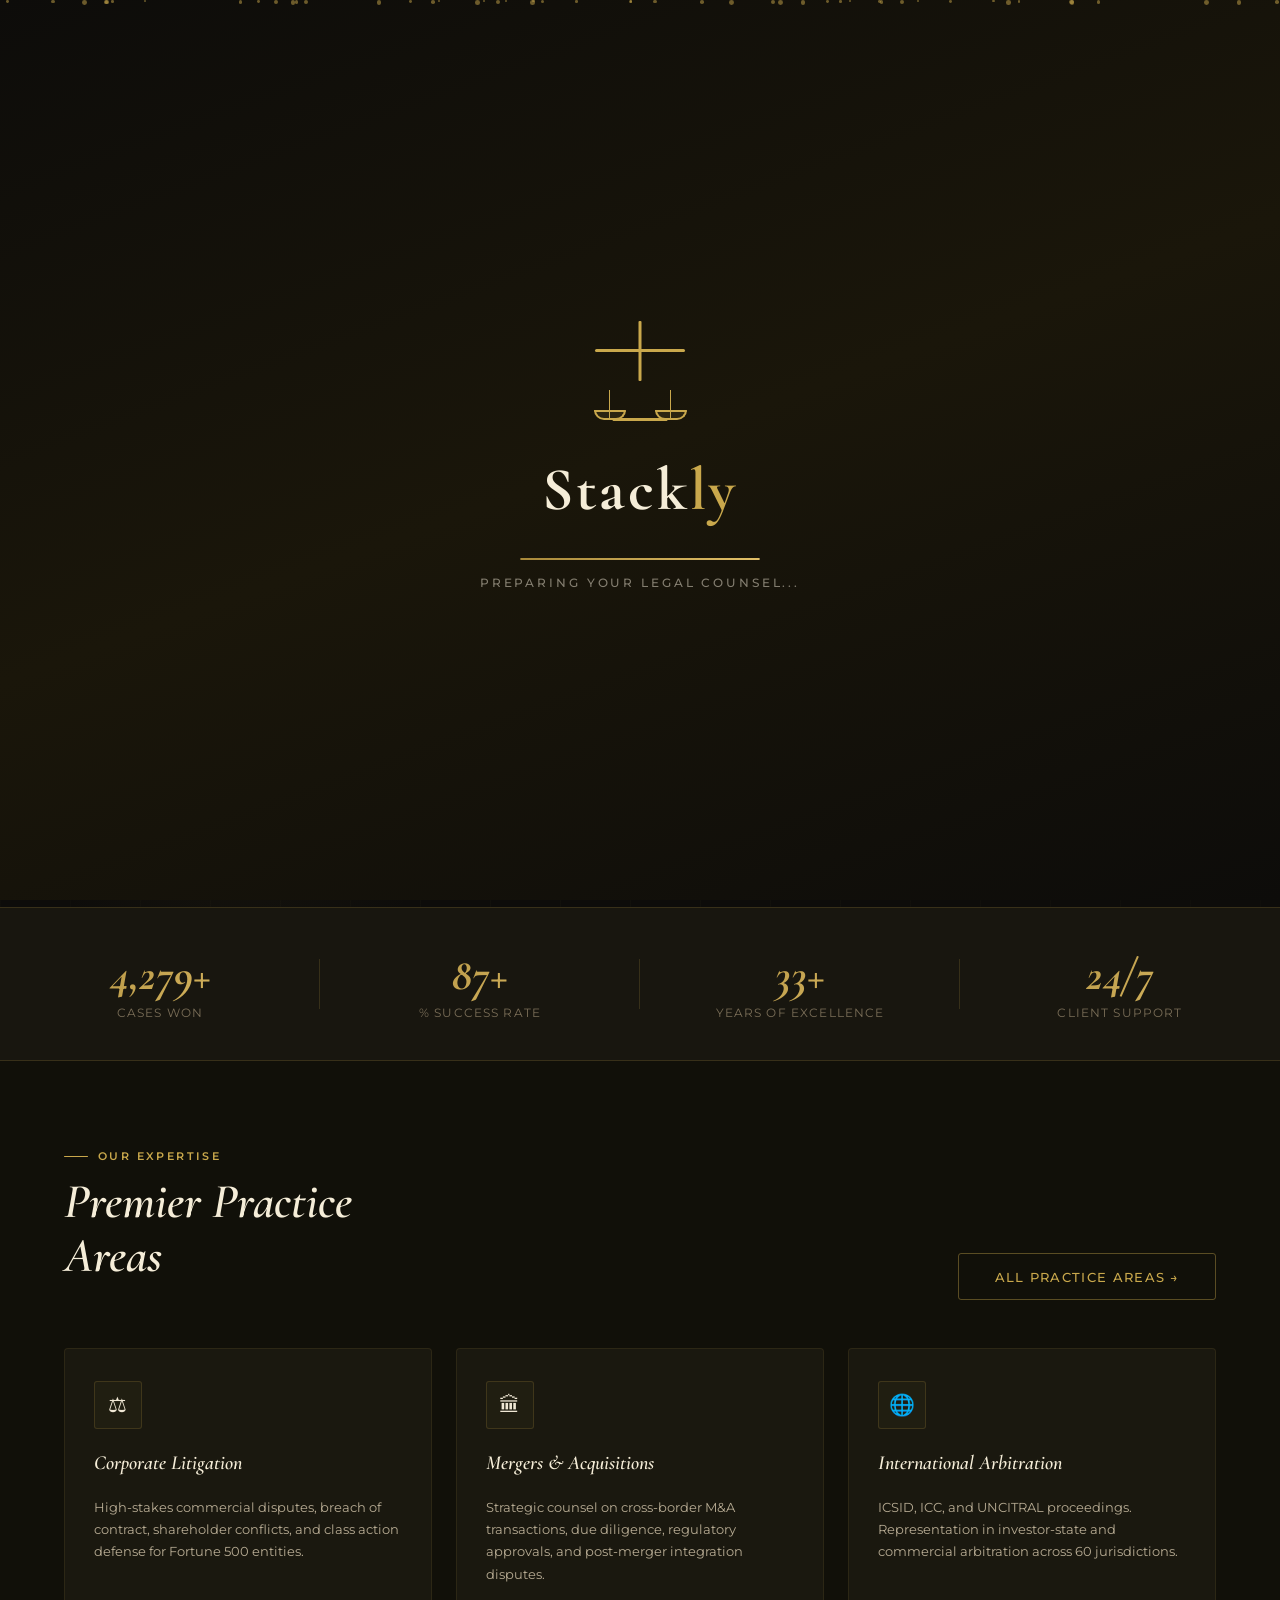
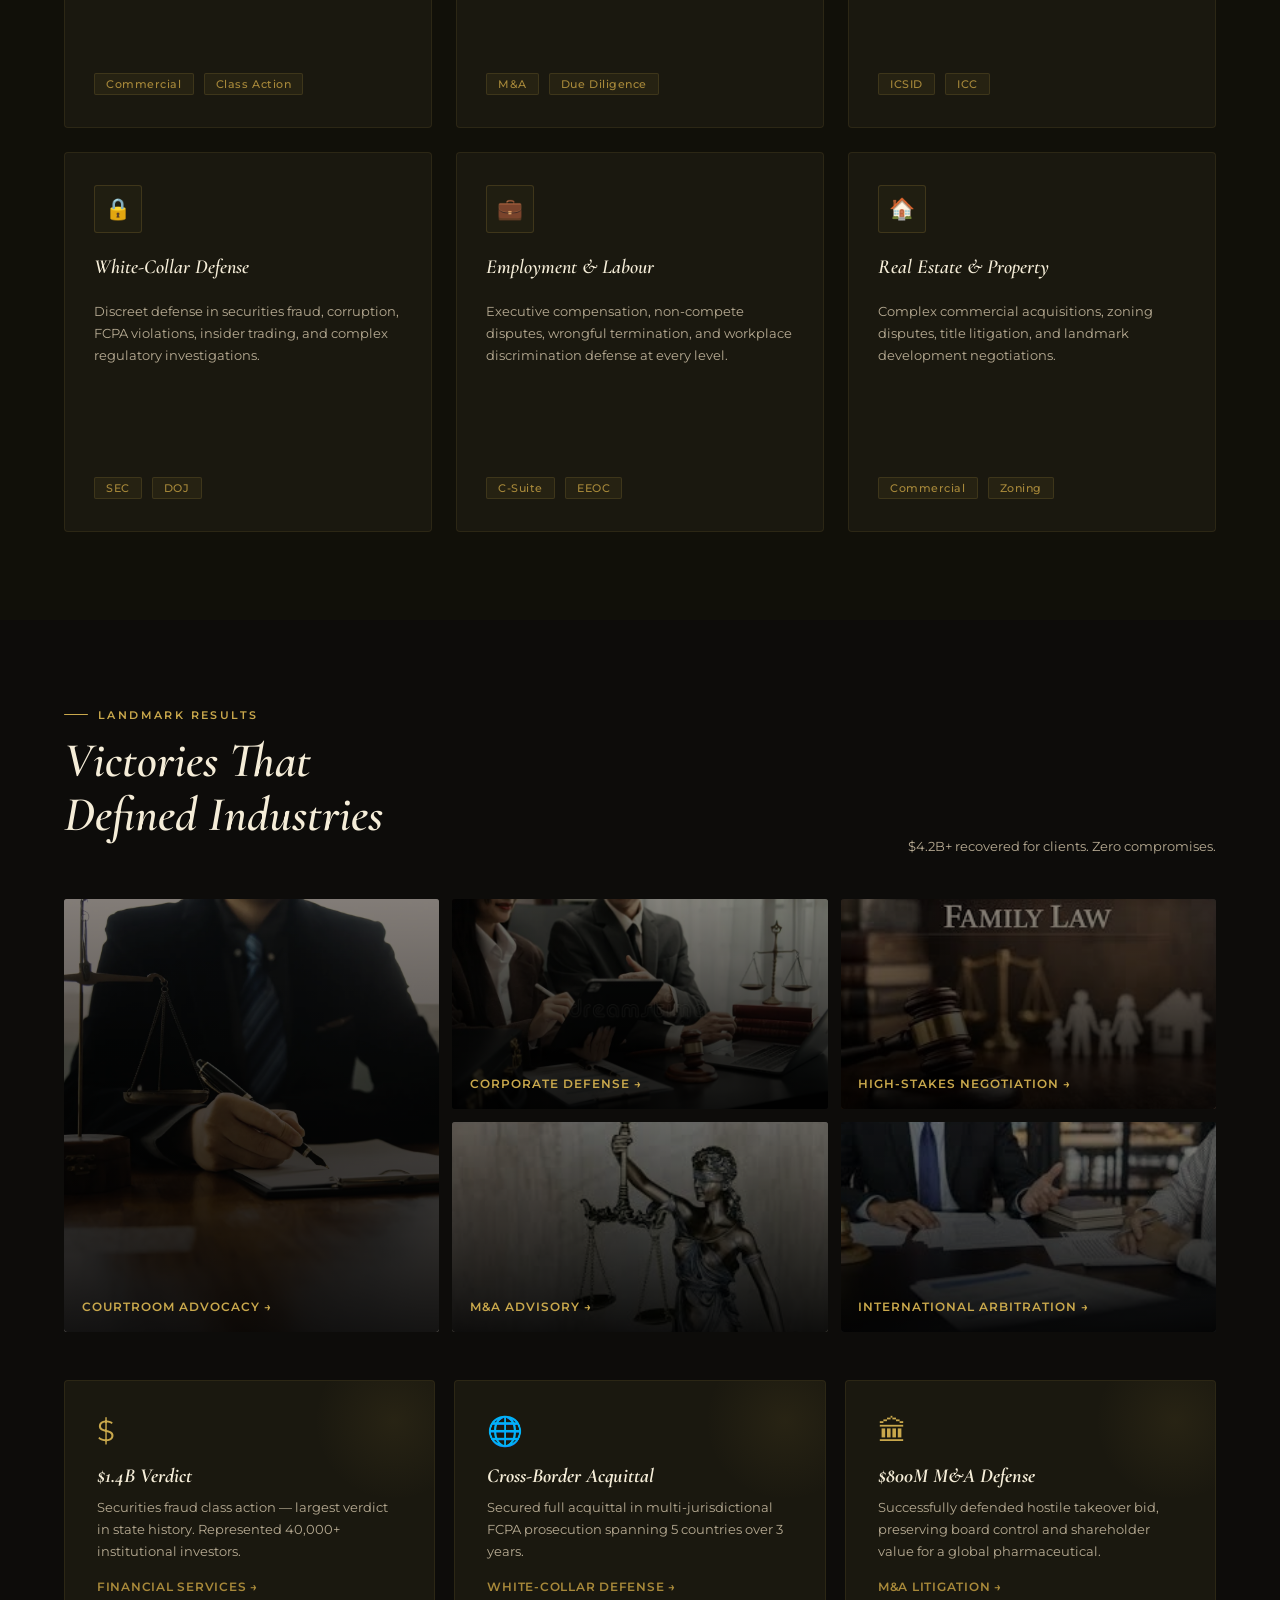
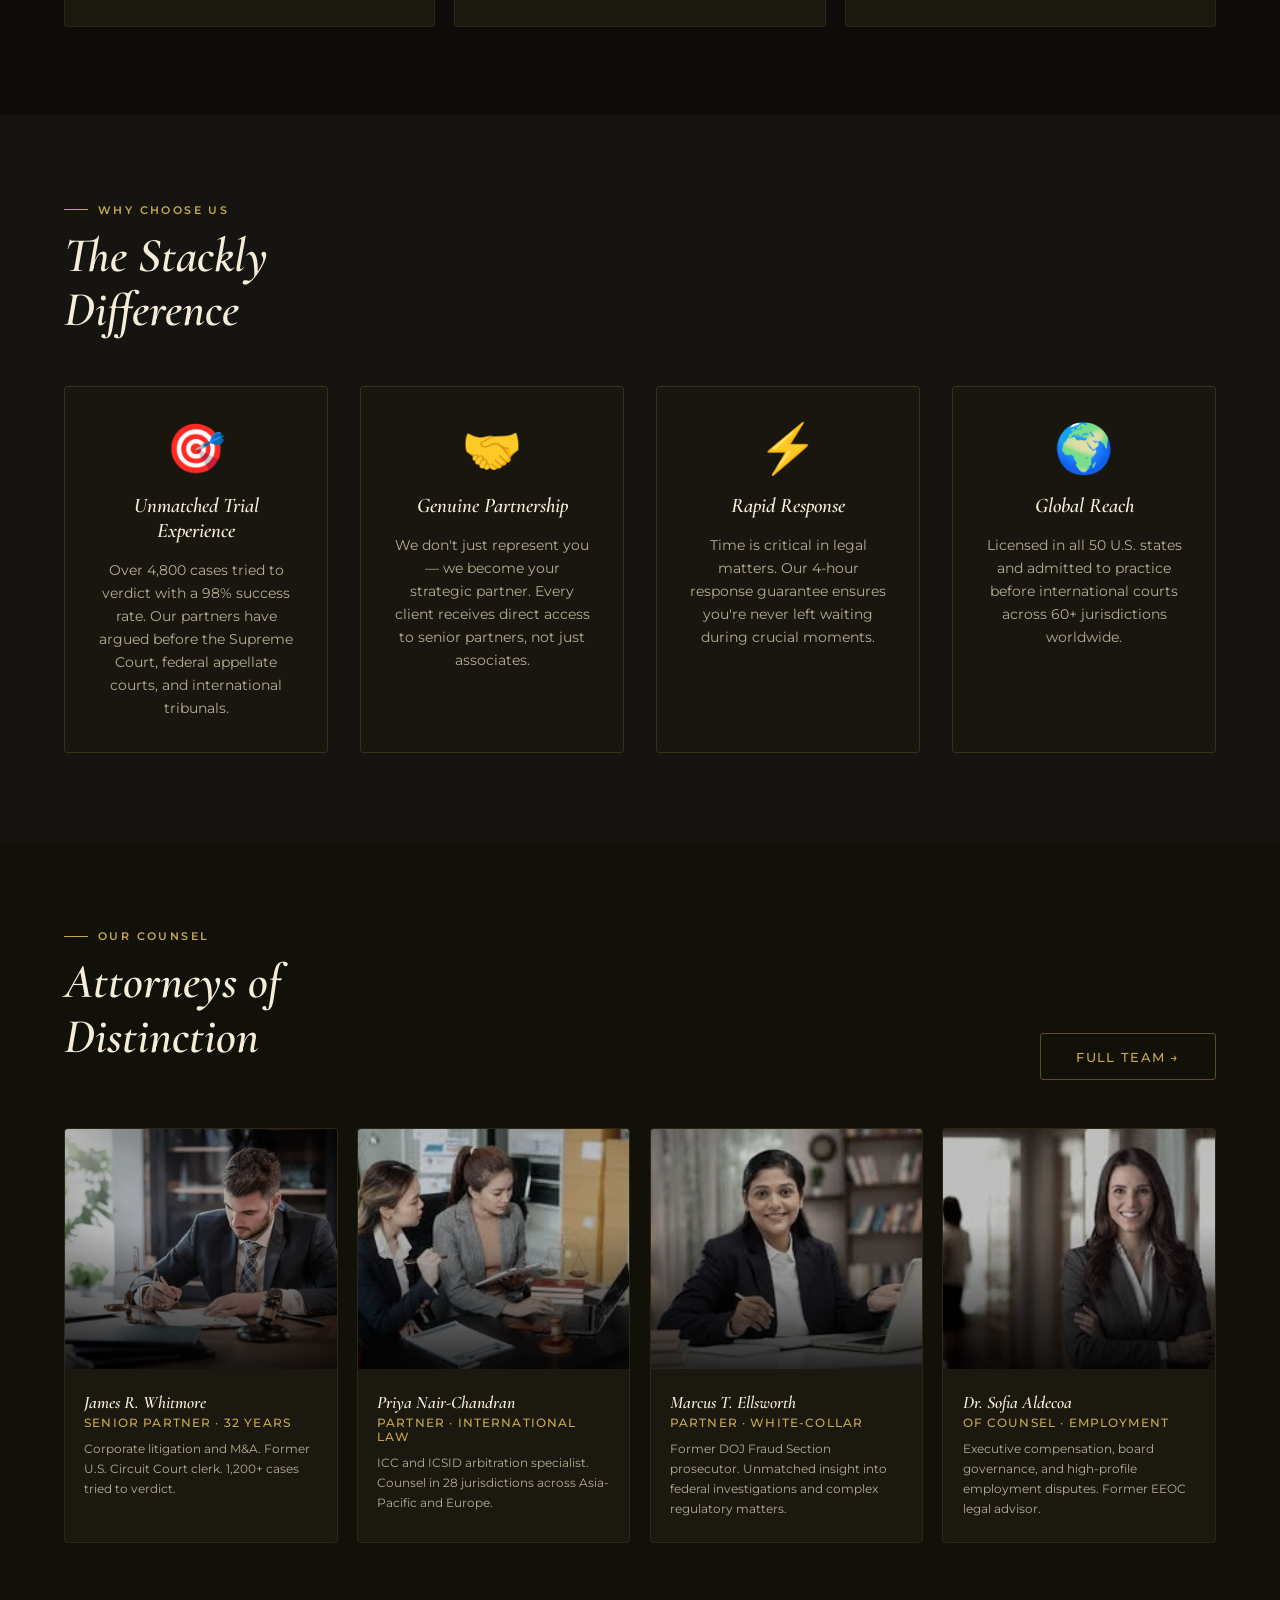
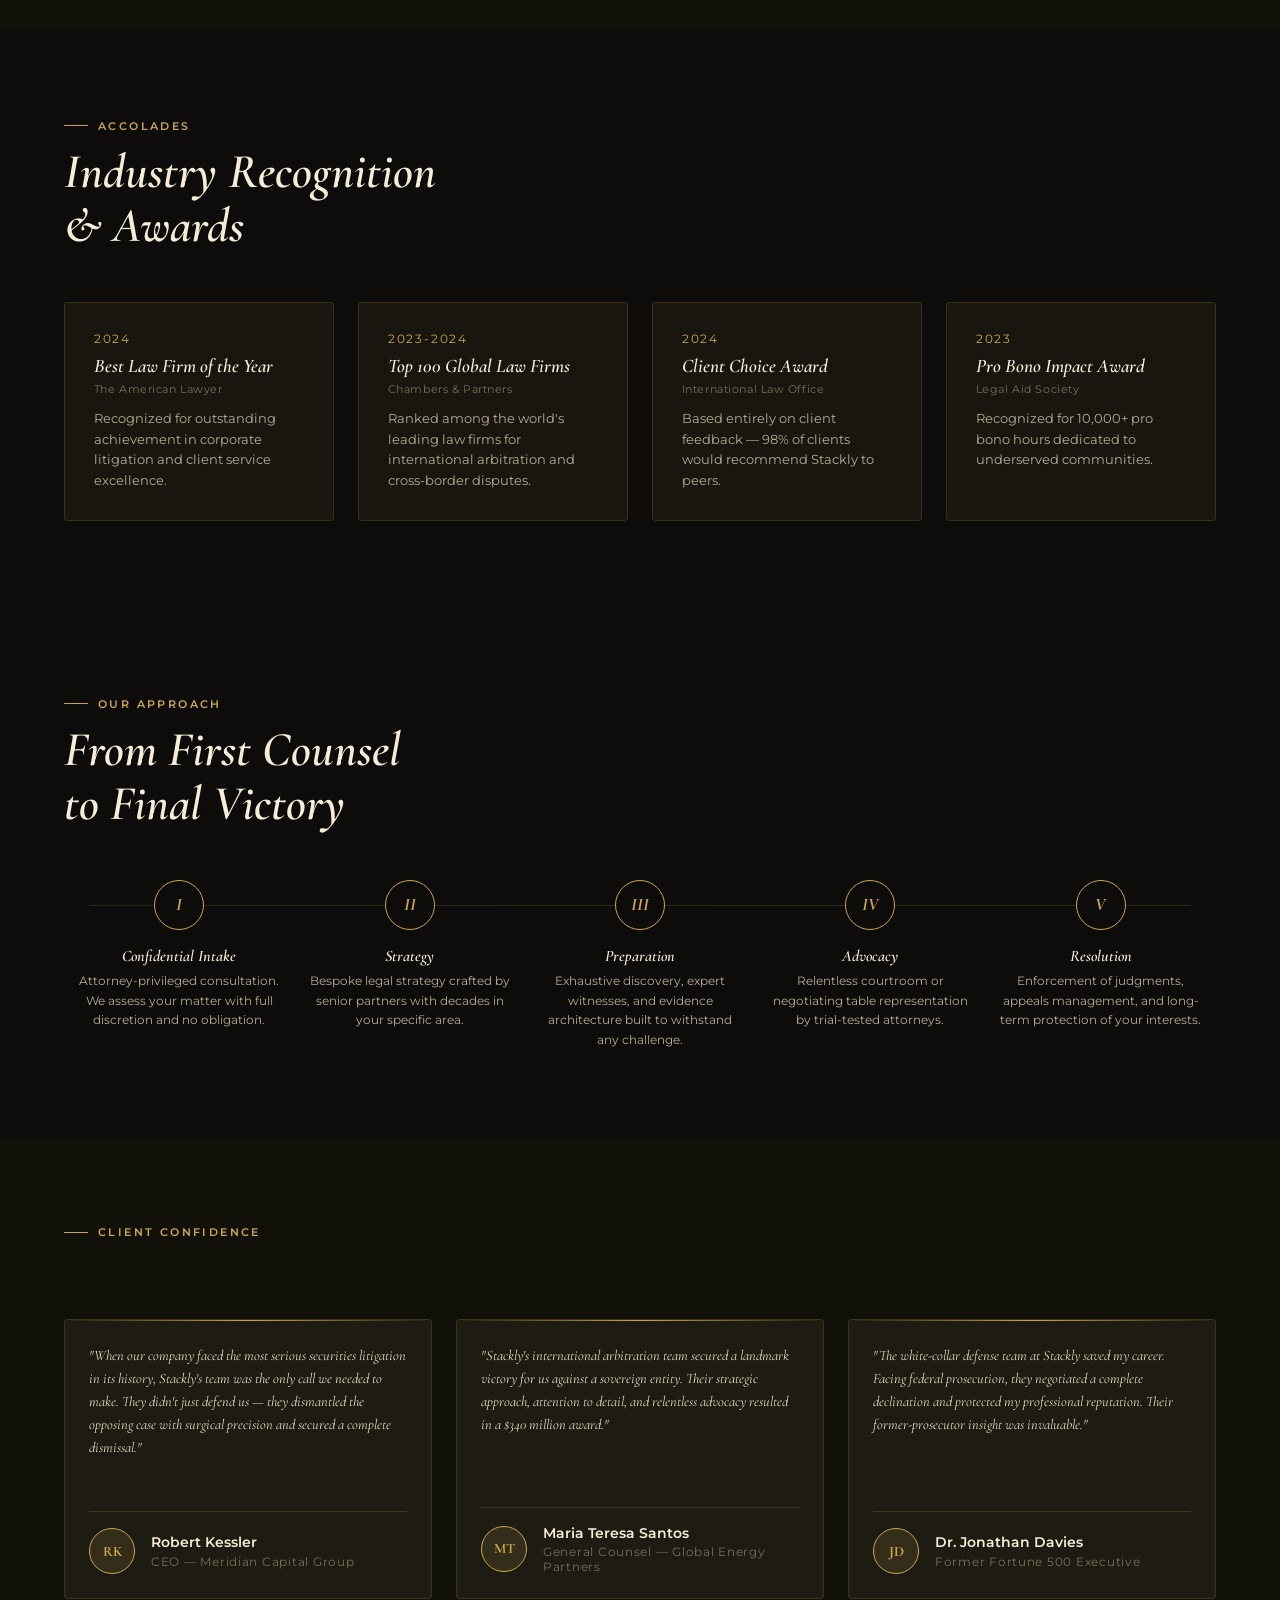
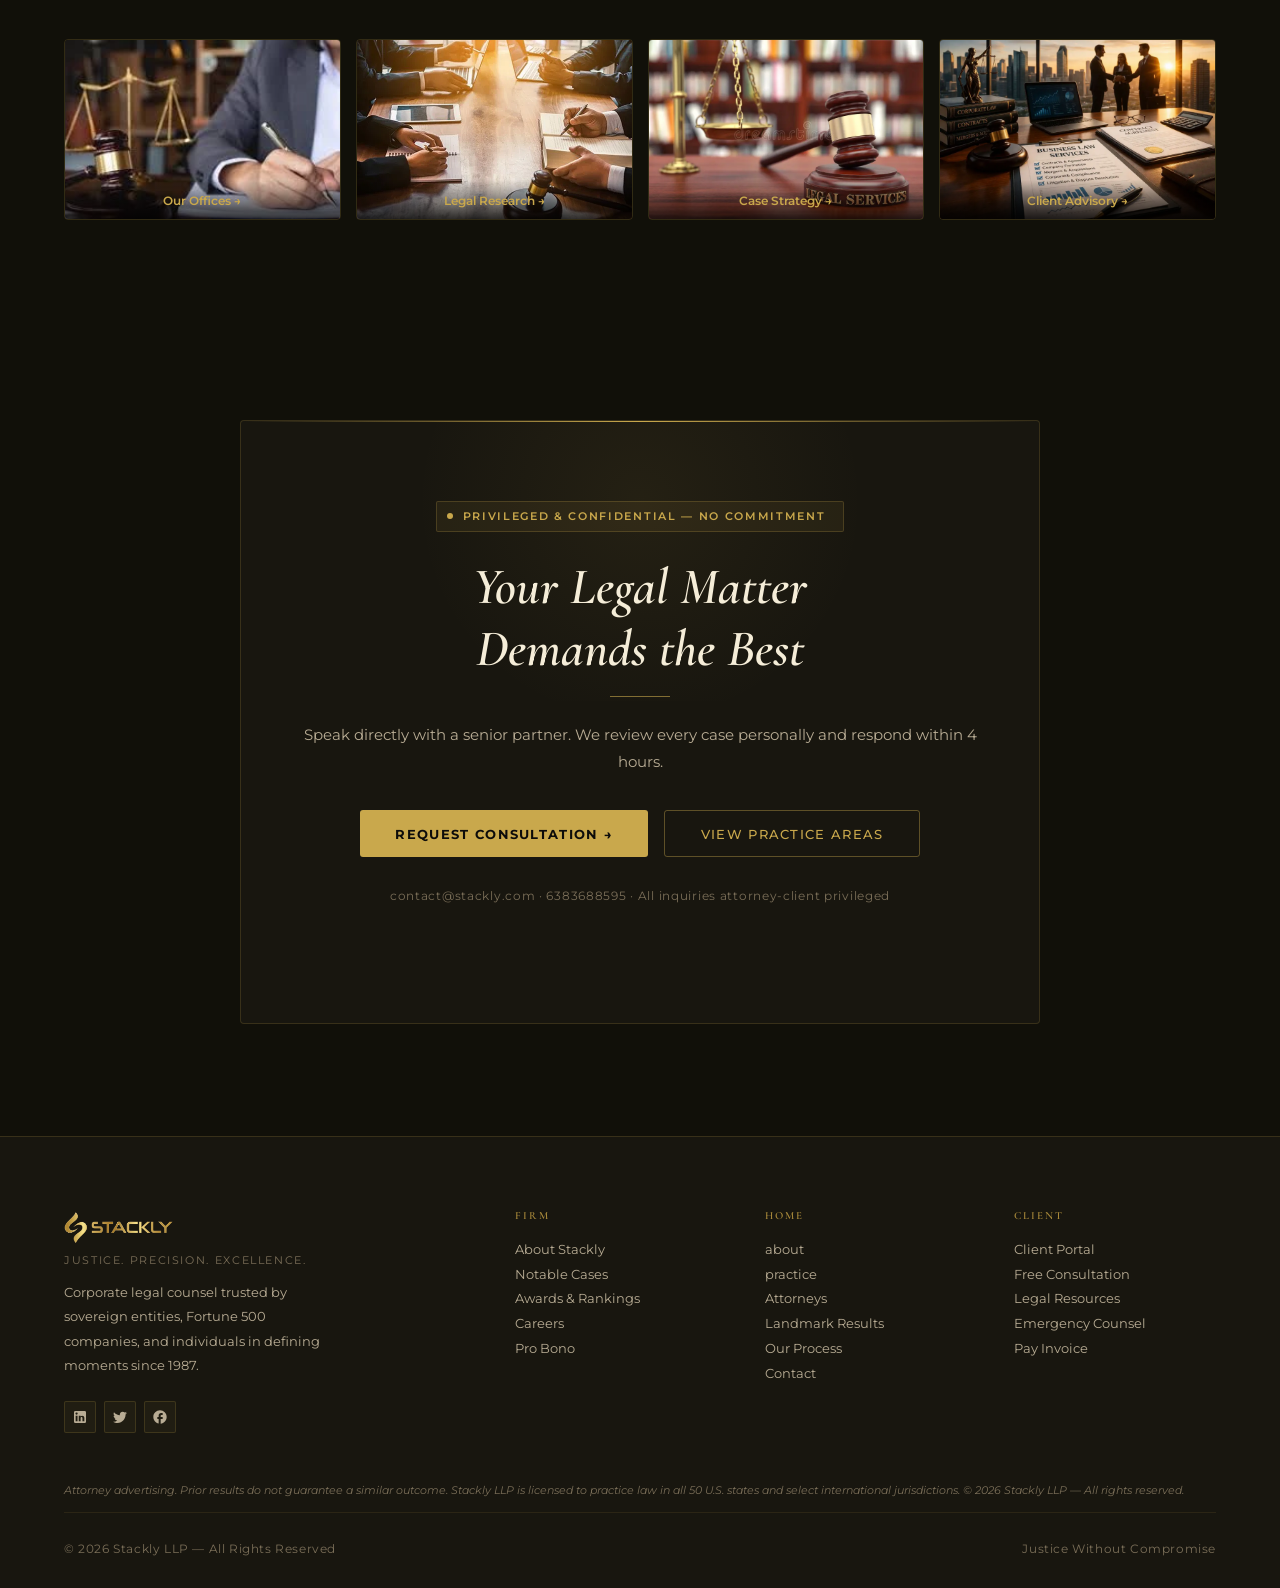
==== commit 7fef23f0: "Add files via upload" ====
--- a/index.html
+++ b/index.html
@@ -29,9 +29,9 @@
 
 <!-- NAVBAR -->
 <nav id="navbar">
-  <span class="nav-logo" onclick="location.reload();">
-    <img src="./img/stackly-removebg-preview.webp" alt="Stackly law" class="nav-logo-img"/>
-  </span>
+  <span class="nav-logo" onclick="goToHomePage()">
+  <img src="./img/stackly-removebg-preview.webp" alt="Stackly law" class="nav-logo-img"/>
+</span>
   <ul class="nav-links">
     <li><a onclick="scrollToHero()" id="nl-home">Home</a></li>
     <li><a href="404.html" id="nl-about">About</a></li>
@@ -408,9 +408,9 @@
   <footer>
     <div class="ft-grid">
       <div class="ft-brand">
-        <div class="ft-brand-name" onclick="location.reload();" style="cursor:pointer">
-          <img src="./img/stackly-removebg-preview.webp" alt="Stackly law" class="nav-logo-img"/>
-        </div>
+        <div class="ft-brand-name" onclick="goToHomePage()" style="cursor:pointer">
+  <img src="./img/stackly-removebg-preview.webp" alt="Stackly law" class="nav-logo-img"/>
+</div>
         <div class="ft-tagline">Justice. Precision. Excellence.</div>
         <p>Corporate legal counsel trusted by sovereign entities, Fortune 500 companies, and individuals in defining moments since 1987.</p>
         <div class="ft-socials">
@@ -533,6 +533,9 @@
 const mobileHomeLink = document.getElementById('mobile-home');
 if(mobileHomeLink) {
   mobileHomeLink.style.color = 'var(--gold)';
+  function goToHomePage() {
+  window.location.href = 'index.html';
+}
 }
 </script>
 </body>
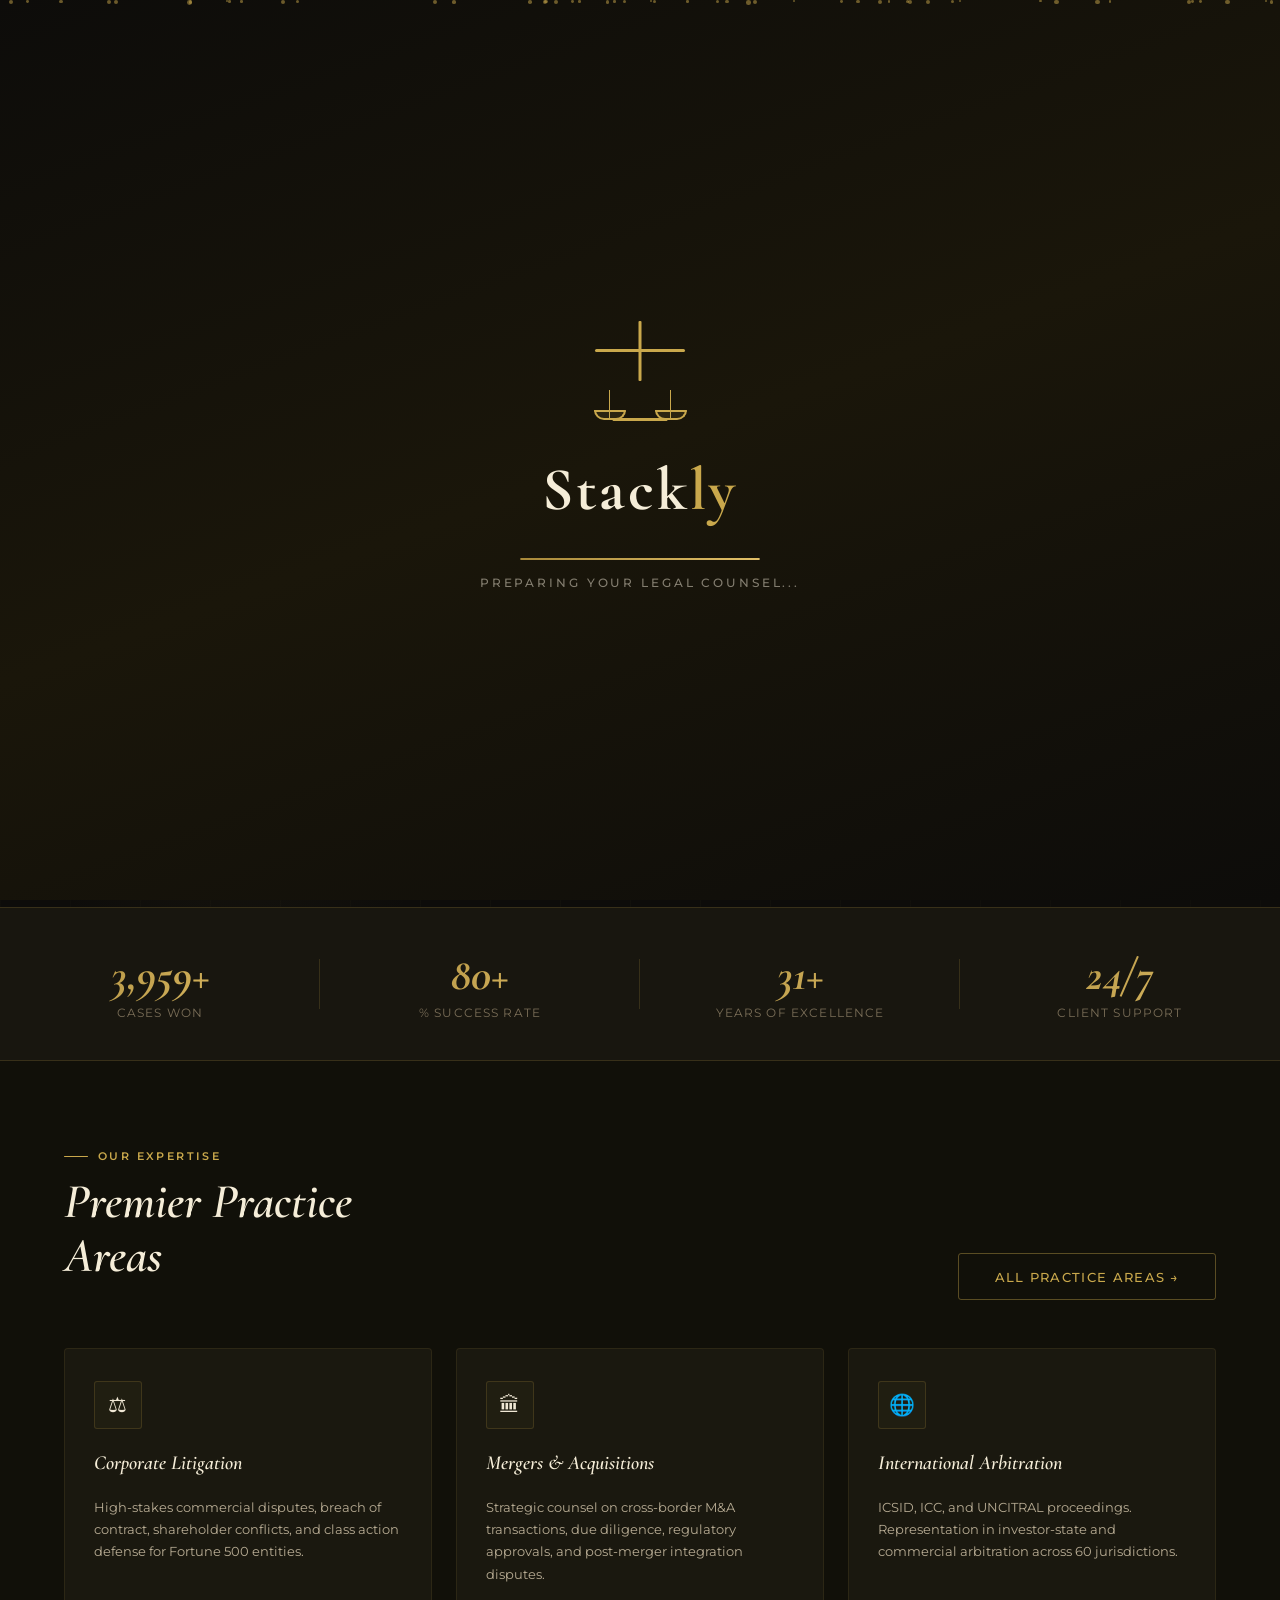
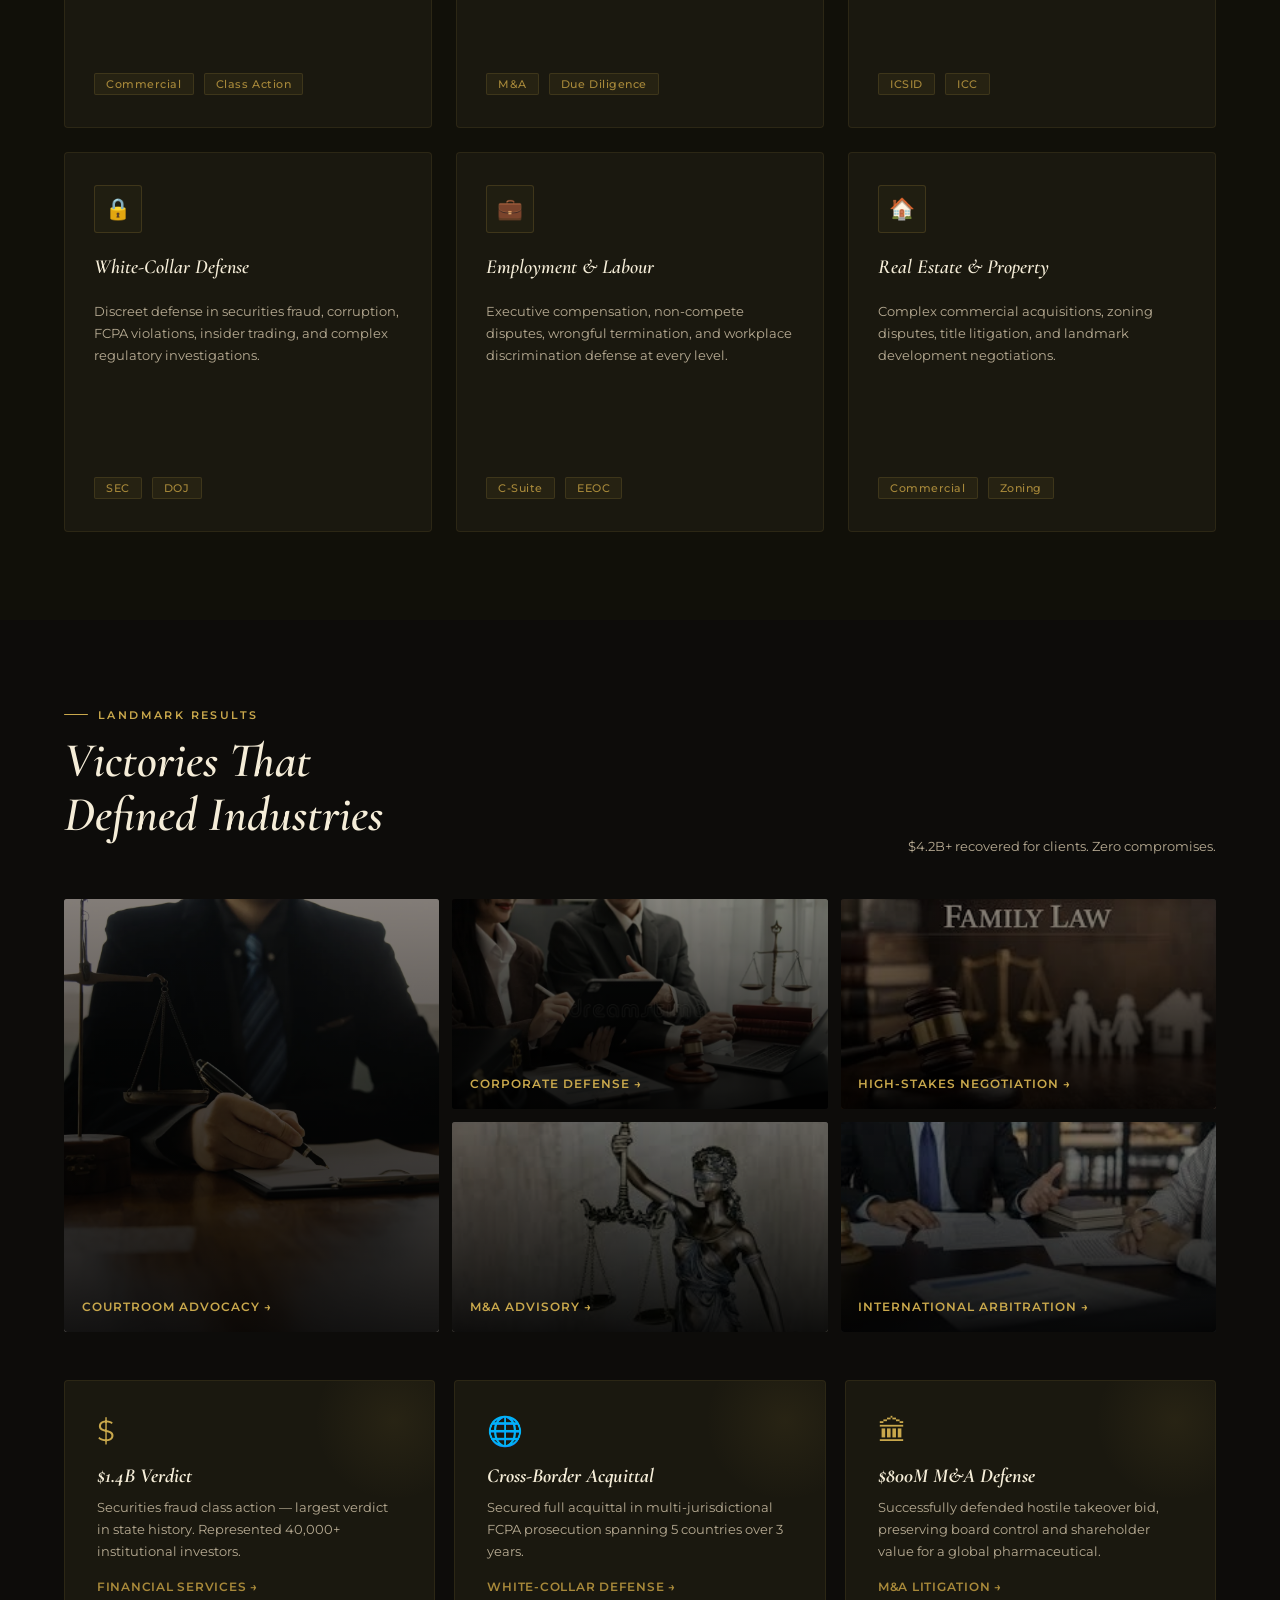
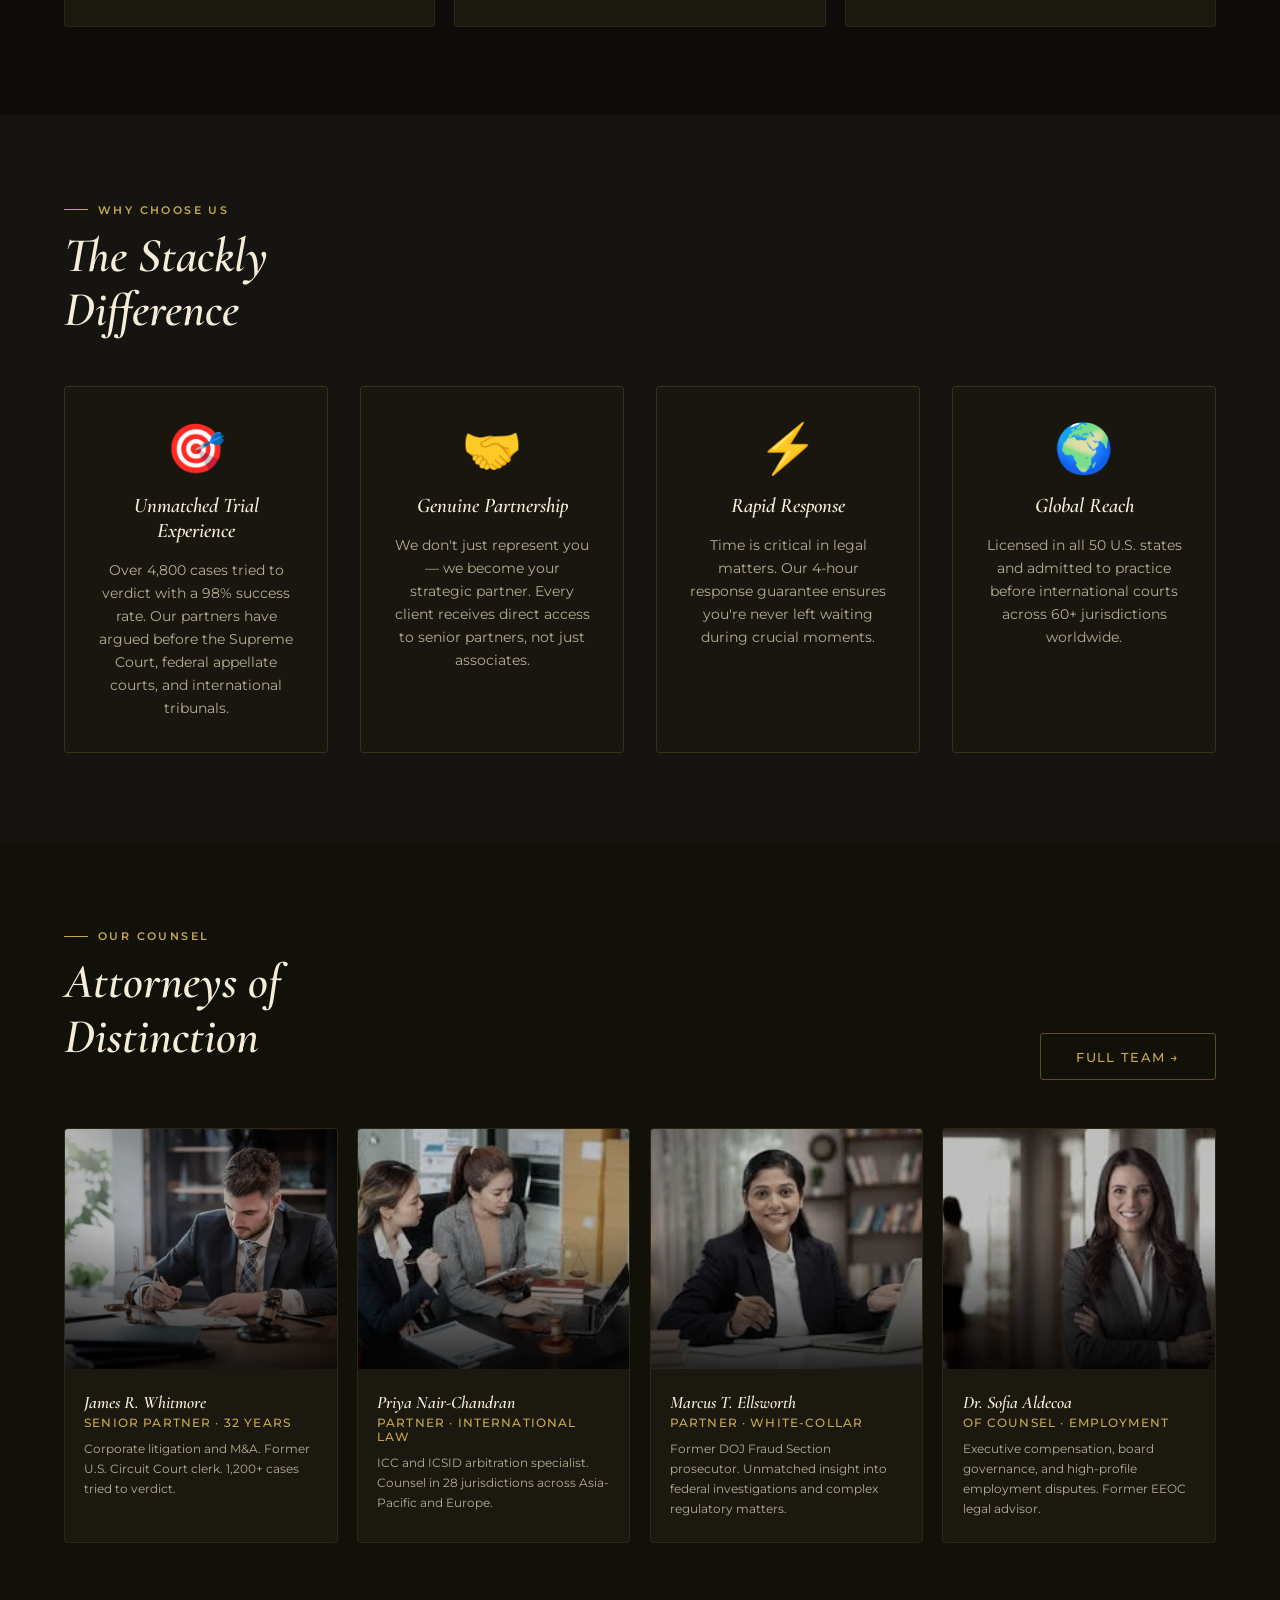
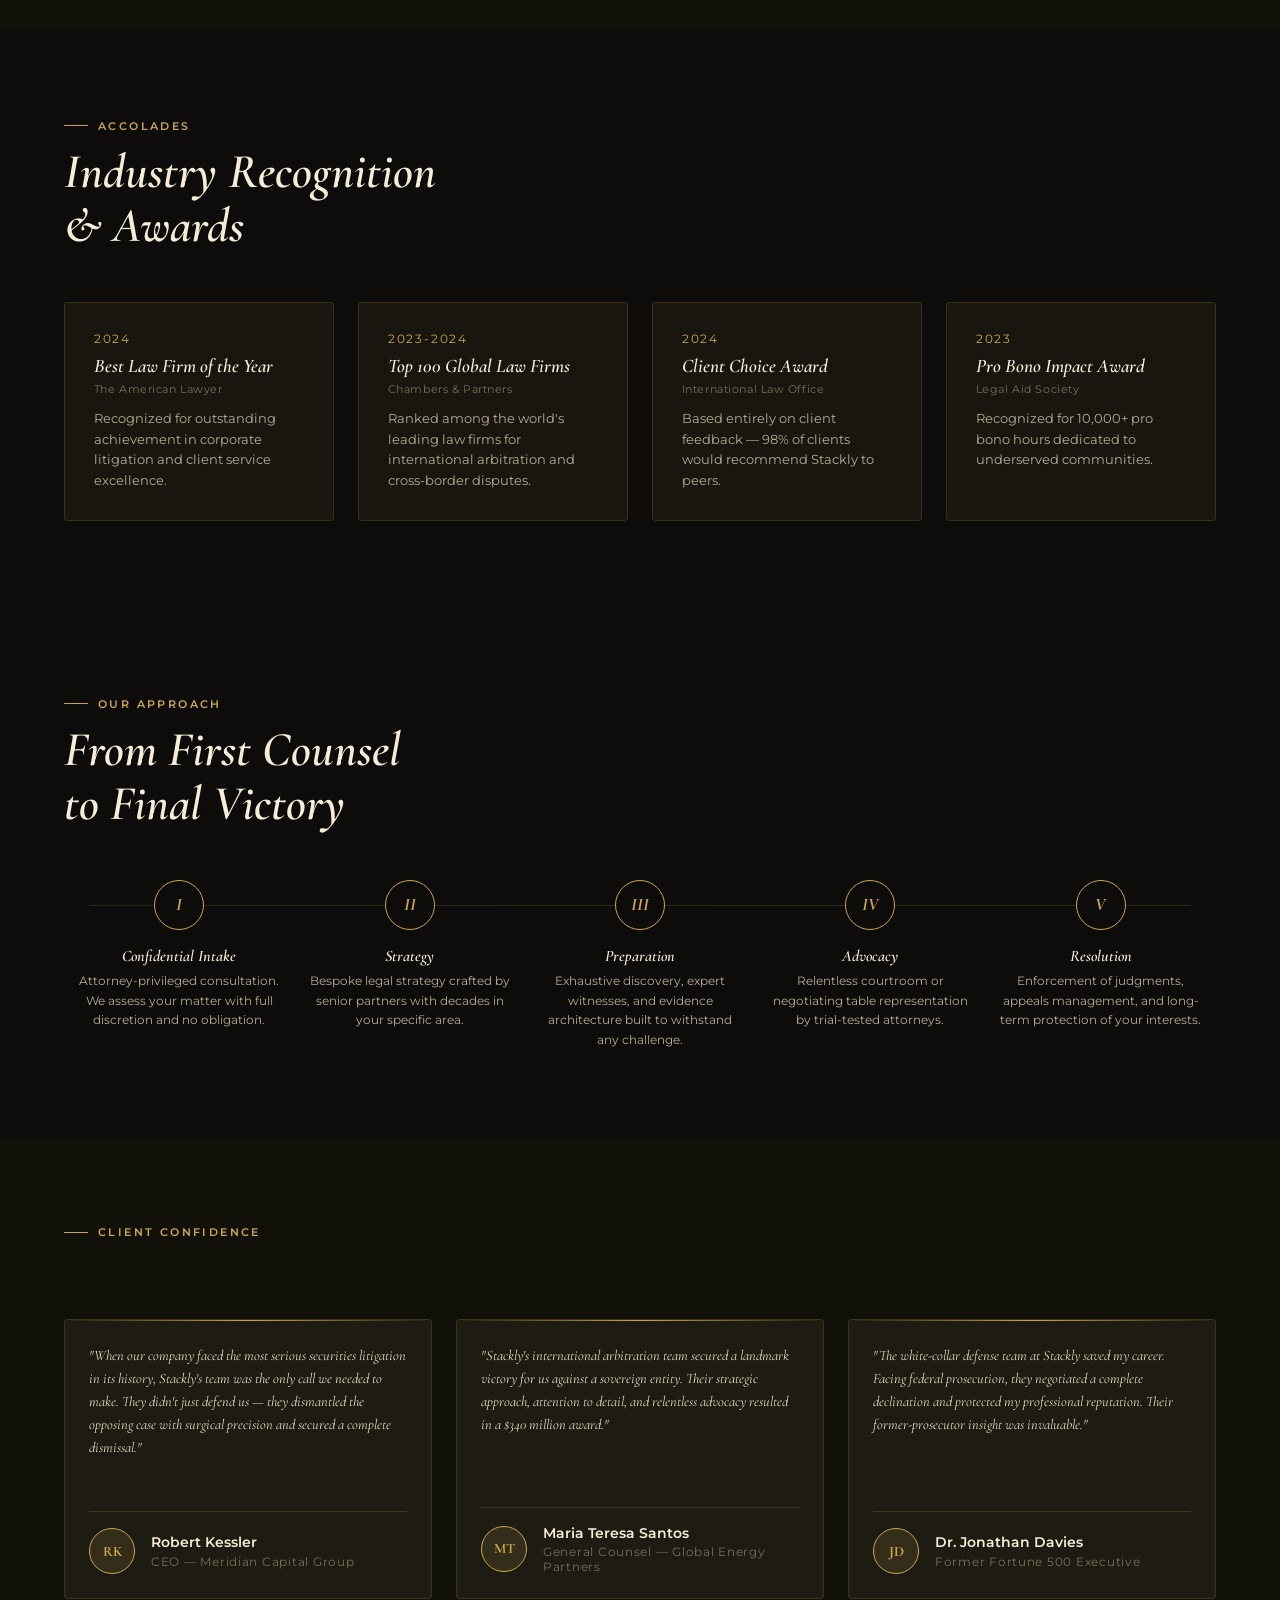
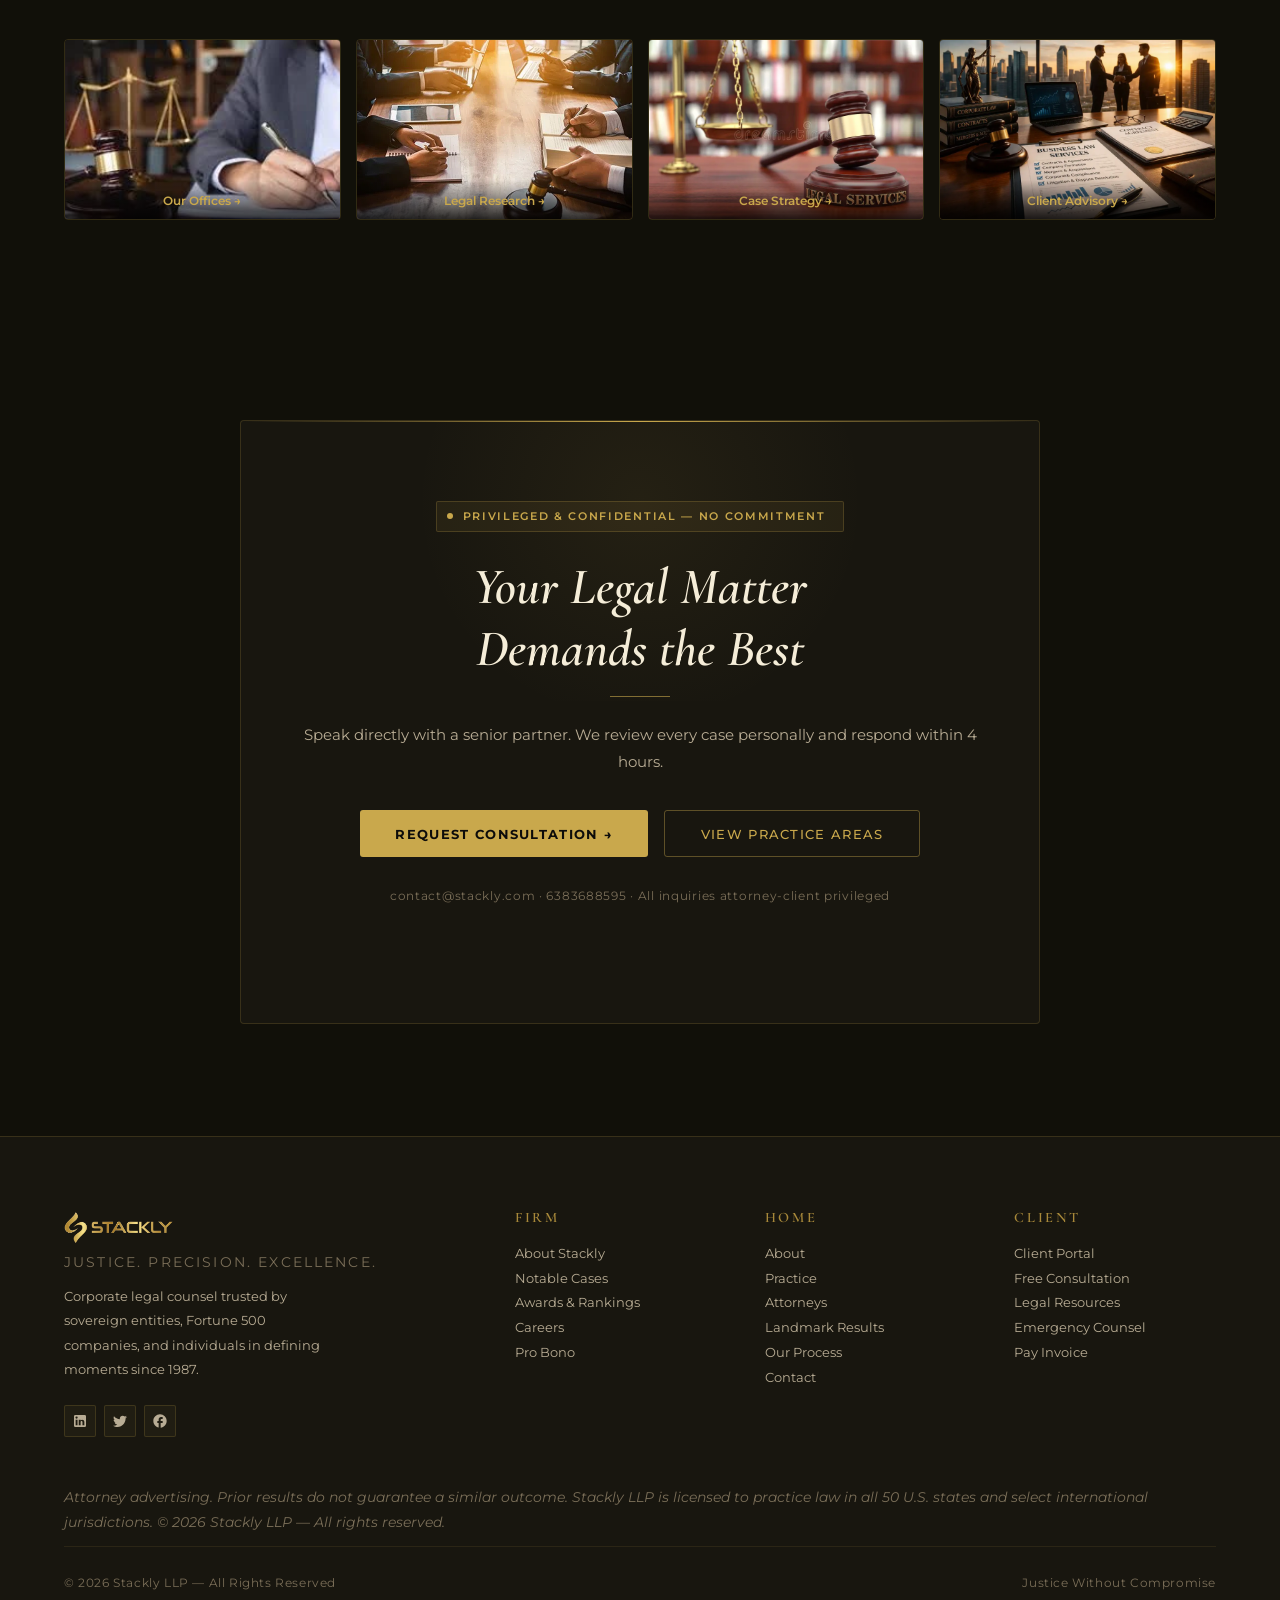
==== commit ce1d36c7: "Add files via upload" ====
--- a/index.html
+++ b/index.html
@@ -420,7 +420,7 @@
         </div>
       </div>
       <div class="ft-col"><h4>Firm</h4><a href="404.html">About Stackly</a><a href="404.html">Notable Cases</a><a href="404.html">Awards & Rankings</a><a href="404.html">Careers</a><a href="404.html">Pro Bono</a></div>
-      <div class="ft-col"><h4>Home</h4><a href="404.html">about </a> <a href="404.html">practice </a><a href="404.html">Attorneys</a><a href="404.html">Landmark Results</a><a href="404.html">Our Process</a><a href="404.html">Contact</a></div>
+      <div class="ft-col"><h4>Home</h4><a href="404.html">About </a> <a href="404.html">Practice </a><a href="404.html">Attorneys</a><a href="404.html">Landmark Results</a><a href="404.html">Our Process</a><a href="404.html">Contact</a></div>
       <div class="ft-col"><h4>Client</h4><a onclick="window.location.href='404.html'">Client Portal</a><a onclick="window.location.href='404.html'">Free Consultation</a><a href="404.html">Legal Resources</a><a href="404.html">Emergency Counsel</a><a href="404.html">Pay Invoice</a></div>
     </div>
     <div class="ft-disclaimer">Attorney advertising. Prior results do not guarantee a similar outcome. Stackly LLP is licensed to practice law in all 50 U.S. states and select international jurisdictions. © 2026 Stackly LLP — All rights reserved.</div>
--- a/style.css
+++ b/style.css
@@ -496,7 +496,7 @@
 nav{
   position:fixed;top:0;left:0;right:0;z-index:1000;
   padding:0 5%;display:flex;align-items:center;justify-content:space-between;
-  height:68px;background:rgba(7, 0, 0, 0.9);
+  height:85px;background:rgba(7, 0, 0, 0.9);
   backdrop-filter:blur(16px);
   border-bottom:1px solid var(--border2);
   box-shadow:0 2px 20px rgba(14,165,233,0.08);
@@ -903,16 +903,16 @@
 .ft-brand p{color:var(--text2);font-size:.82rem;line-height:1.85;margin-top:.8rem;max-width:260px}
 .ft-brand-name{font-family:'Cormorant Garamond',serif;font-size:1.4rem;font-weight:600;color:var(--ivory);display:flex;align-items:center;gap:8px;cursor:pointer;letter-spacing:.04em}
 .ft-brand-name .logo-lex{color:var(--gold)}
-.ft-tagline{font-size:.68rem;color:var(--text3);letter-spacing:.15em;text-transform:uppercase;margin-top:.3rem}
+.ft-tagline{font-size:.90rem;color:var(--text3);letter-spacing:.15em;text-transform:uppercase;margin-top:.3rem}
 .ft-socials{display:flex;gap:.5rem;margin-top:1.5rem}
 .soc-btn{width:32px;height:32px;border-radius:2px;background:rgba(201,168,76,.05);border:1px solid var(--border);display:flex;align-items:center;justify-content:center;color:var(--text2);text-decoration:none;transition:all .3s;flex-shrink:0;cursor:pointer}
 .soc-btn:hover{border-color:var(--gold);color:var(--gold);background:rgba(201,168,76,.08)}
 .soc-btn svg{width:16px;height:16px;fill:currentColor}
-.ft-col h4{font-size:.68rem;font-weight:600;letter-spacing:.18em;text-transform:uppercase;color:var(--gold3);margin-bottom:1.2rem}
+.ft-col h4{font-size:.90rem;font-weight:600;letter-spacing:.18em;text-transform:uppercase;color:var(--gold3);margin-bottom:1.2rem}
 .ft-col a{display:block;color:var(--text2);text-decoration:none;font-size:.82rem;margin-bottom:.55rem;transition:color .3s;cursor:pointer}
 .ft-col a:hover{color:var(--gold)}
 .ft-bot{border-top:1px solid var(--border2);padding-top:1.75rem;display:flex;justify-content:space-between;align-items:center;font-size:.75rem;color:var(--text3);flex-wrap:wrap;gap:.5rem;letter-spacing:.05em}
-.ft-disclaimer{font-size:.68rem;color:var(--text3);line-height:1.7;margin-top:.5rem;font-style:italic}
+.ft-disclaimer{font-size:.90rem;color:var(--text3);line-height:1.7;margin-top:.5rem;font-style:italic}
 
 /* ============================================================ SCROLL REVEAL */
 .sr{opacity:0;transform:translateY(36px);transition:opacity .7s cubic-bezier(.25,.46,.45,.94),transform .7s cubic-bezier(.25,.46,.45,.94)}
@@ -1358,4 +1358,4 @@
   .testimonial-showcase {
     grid-template-columns: 1fr;
   }
-}+} 
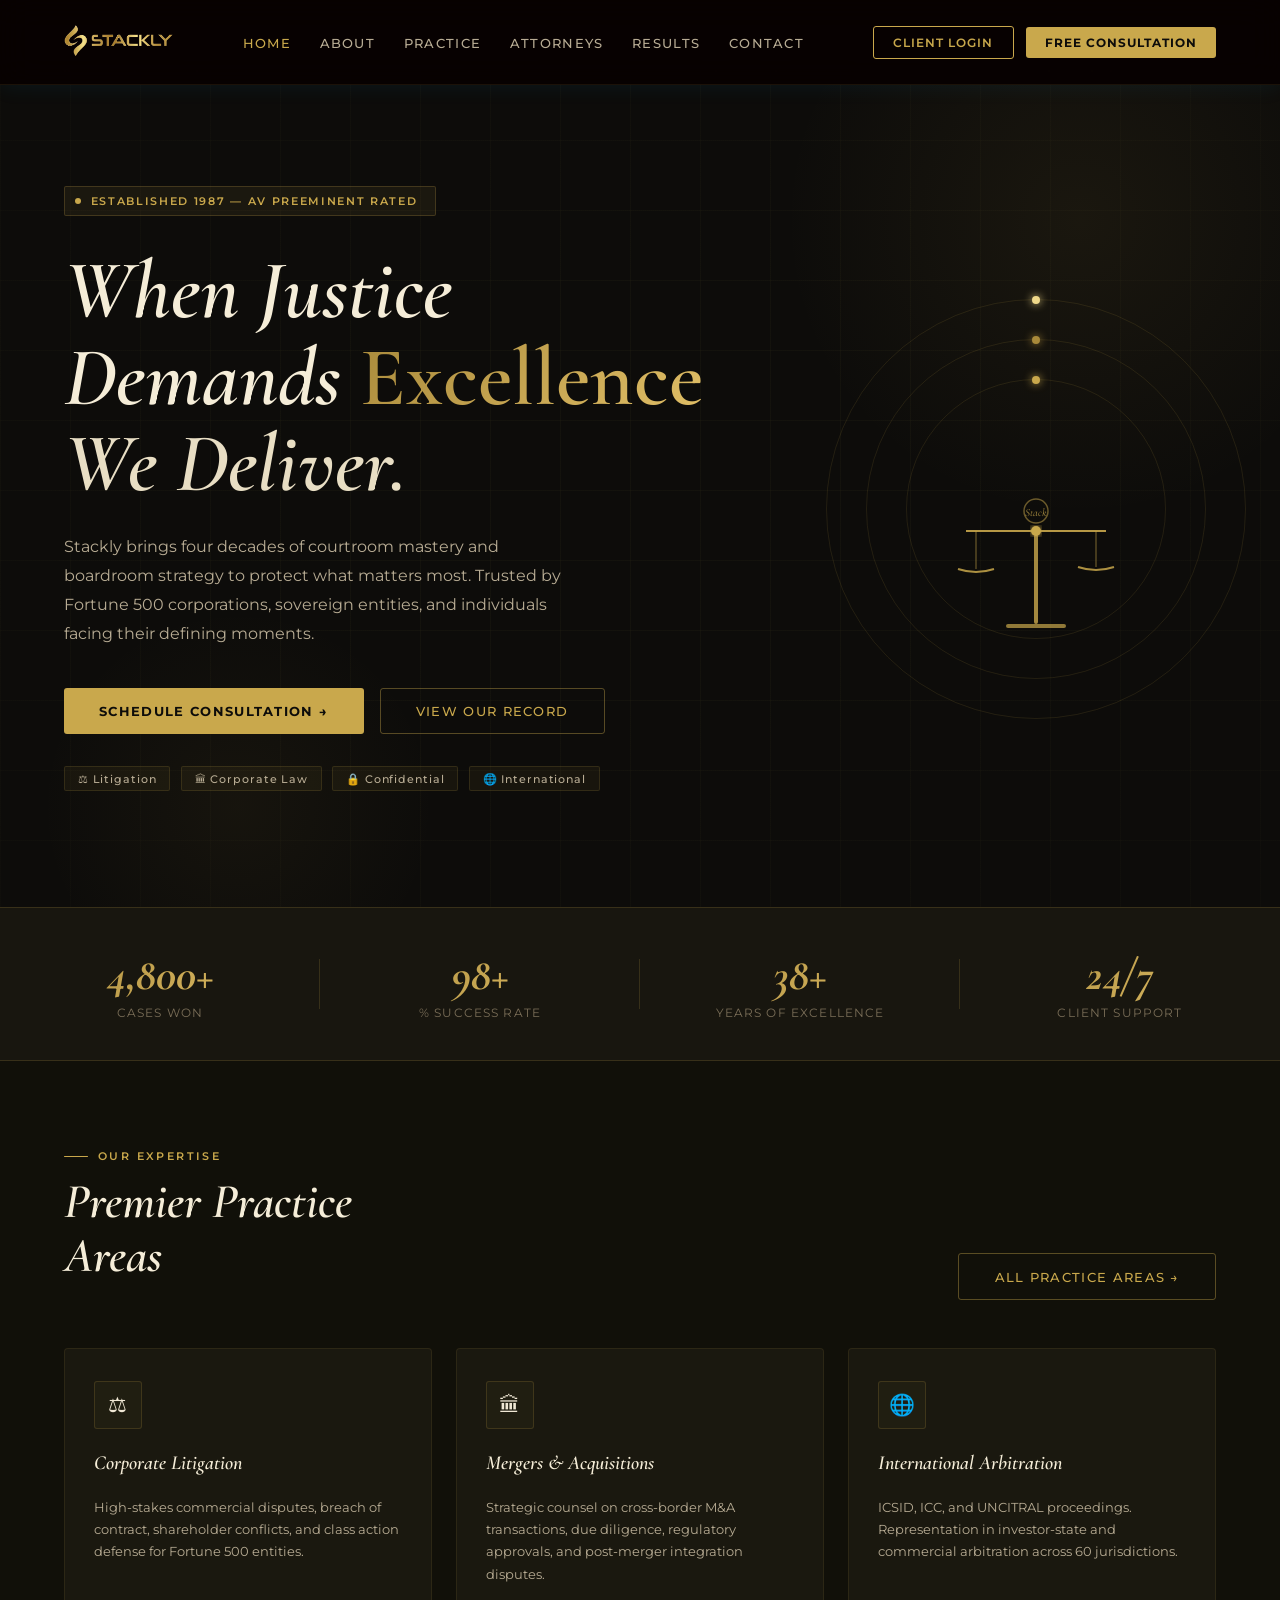
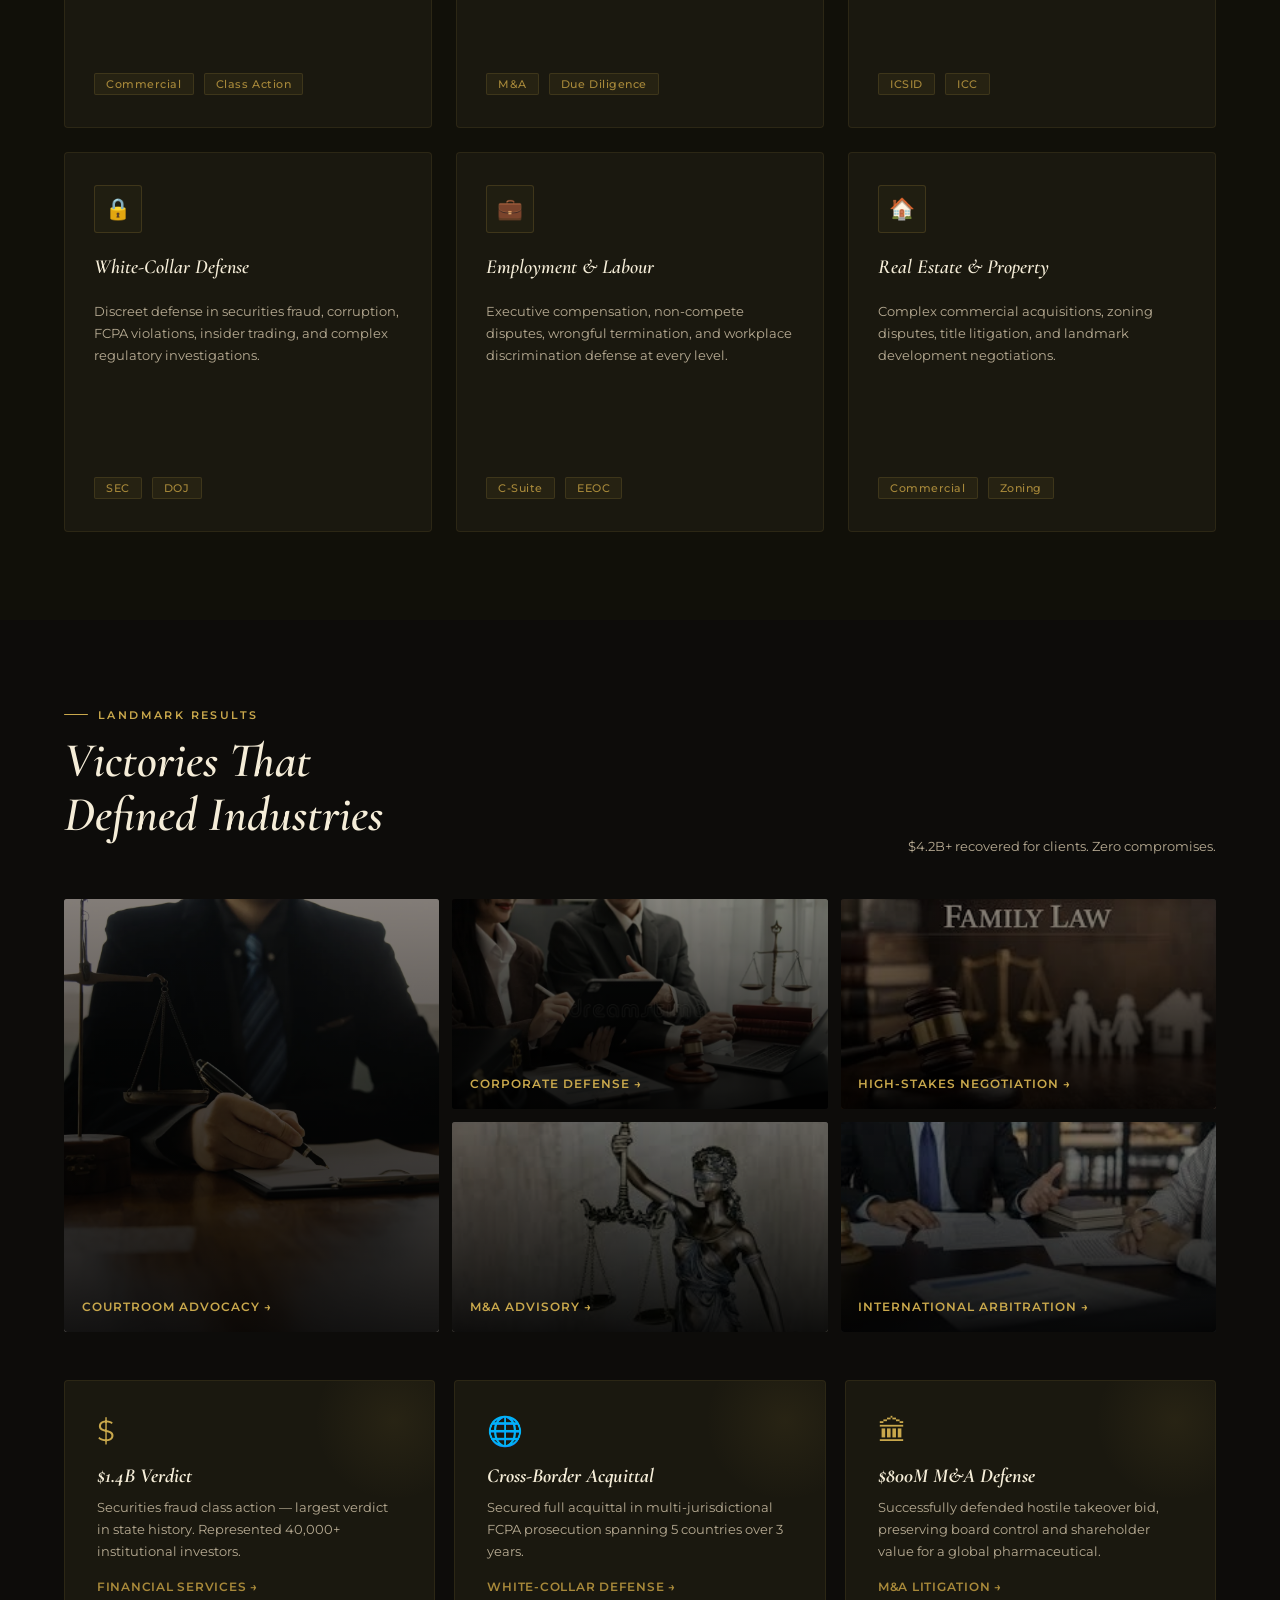
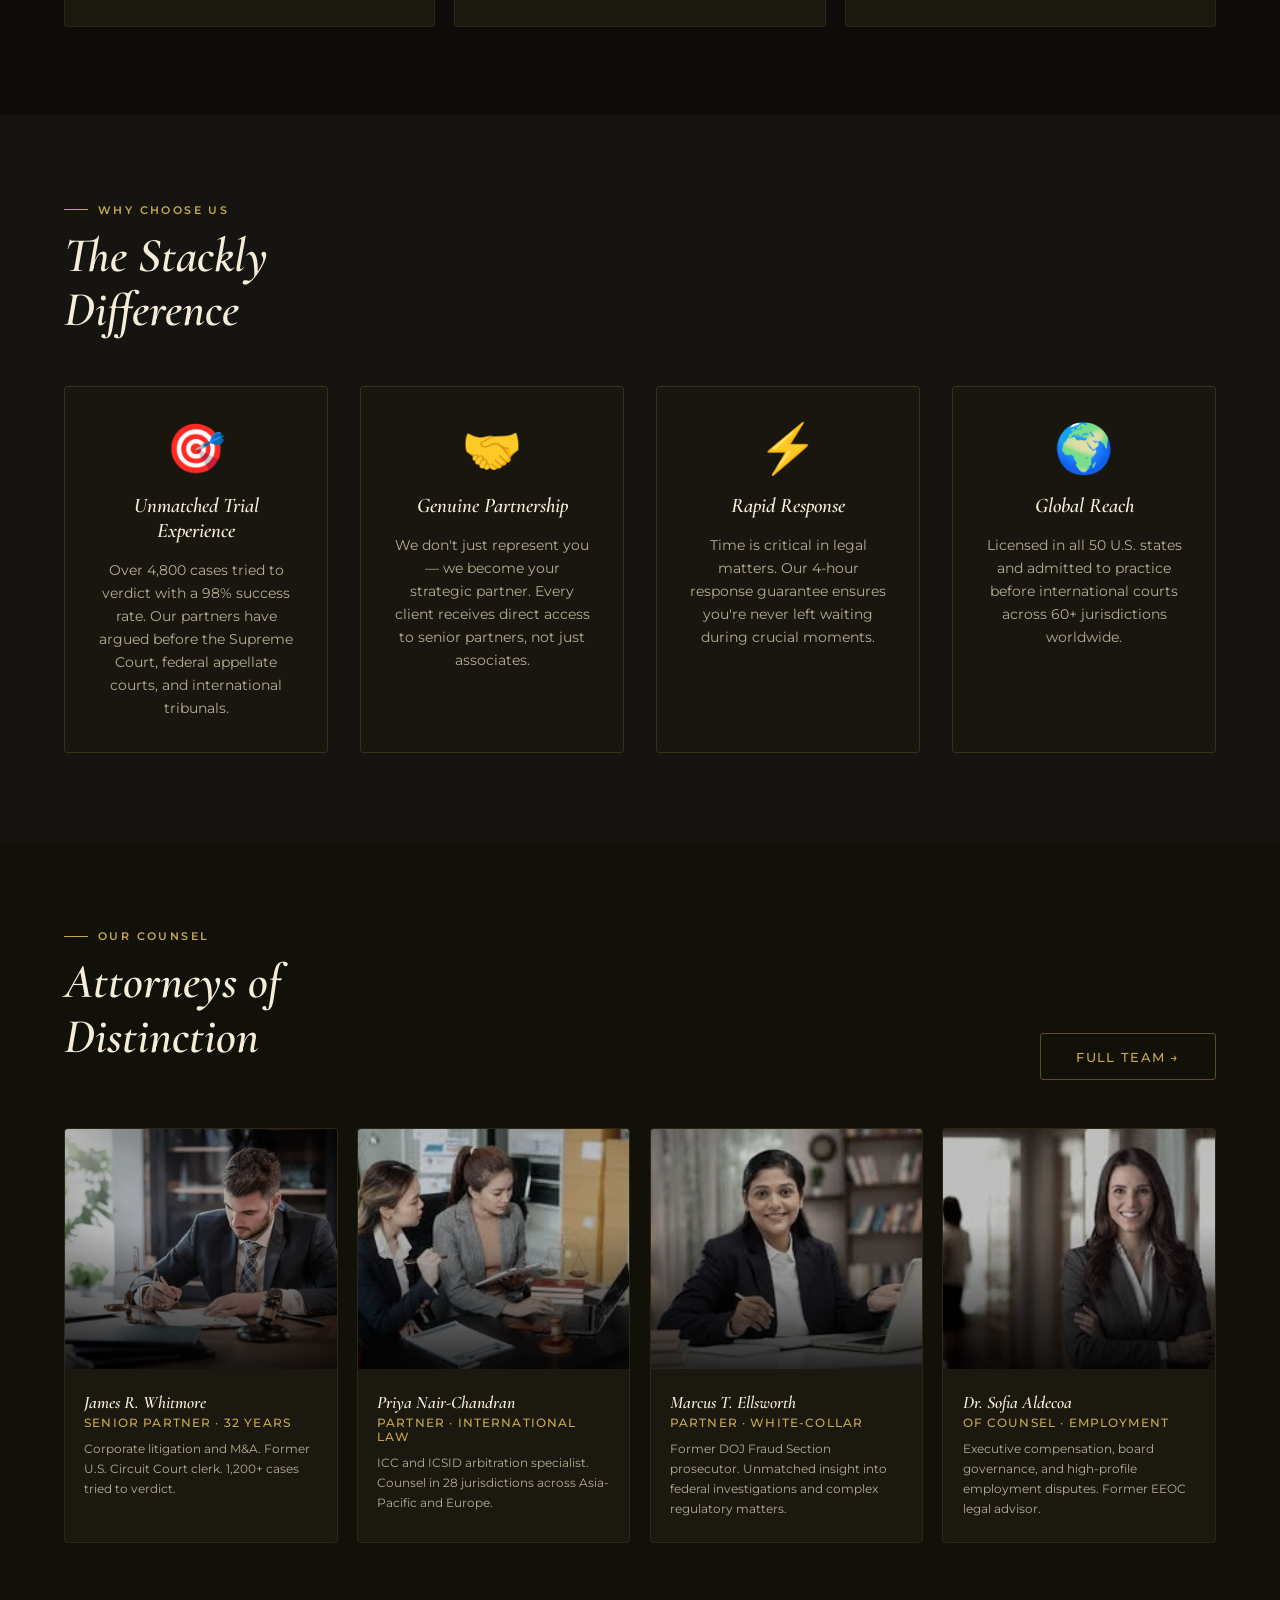
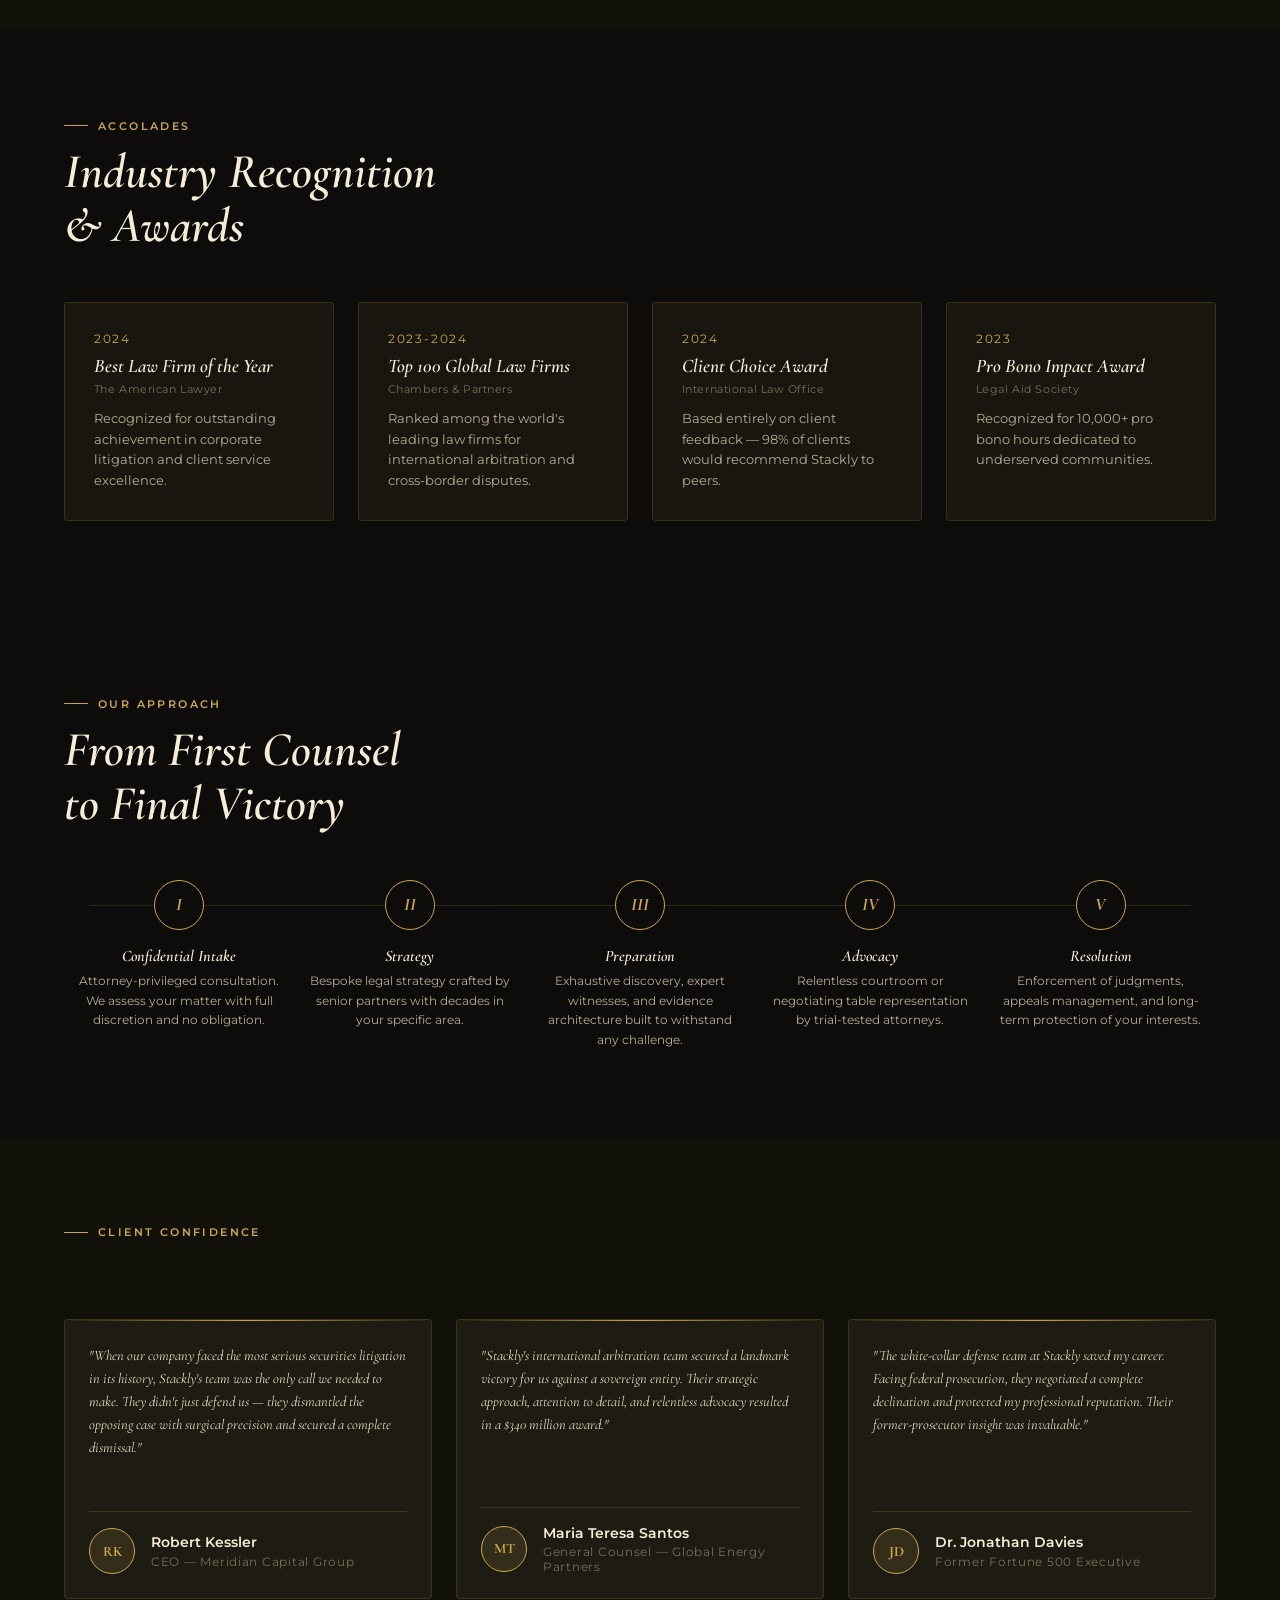
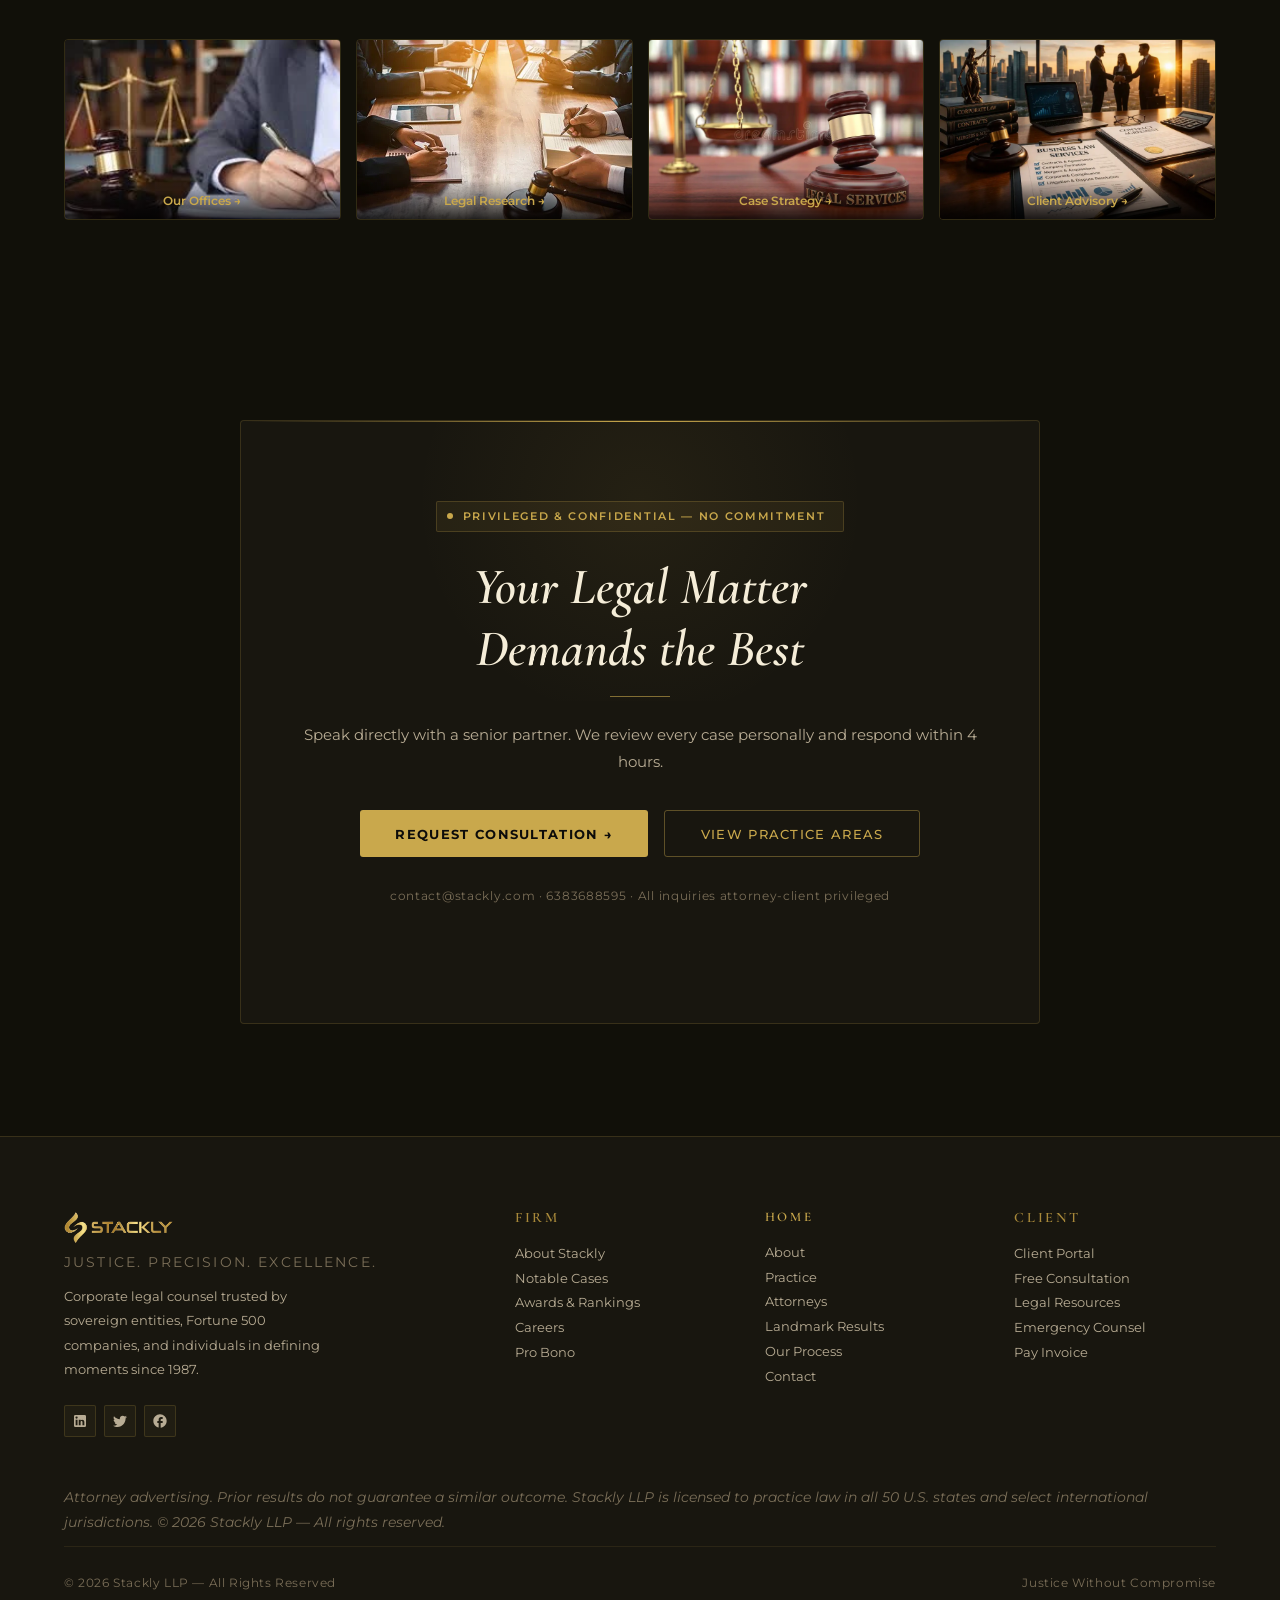
==== commit 9c2a8285: "Add files via upload" ====
--- a/index.html
+++ b/index.html
@@ -420,7 +420,7 @@
         </div>
       </div>
       <div class="ft-col"><h4>Firm</h4><a href="404.html">About Stackly</a><a href="404.html">Notable Cases</a><a href="404.html">Awards & Rankings</a><a href="404.html">Careers</a><a href="404.html">Pro Bono</a></div>
-      <div class="ft-col"><h4>Home</h4><a href="404.html">About </a> <a href="404.html">Practice </a><a href="404.html">Attorneys</a><a href="404.html">Landmark Results</a><a href="404.html">Our Process</a><a href="404.html">Contact</a></div>
+      <div class="ft-col"><h4><a onclick="scrollToHero()" id="nl-home">Home</a></h4><a href="404.html">About </a> <a href="404.html">Practice </a><a href="404.html">Attorneys</a><a href="404.html">Landmark Results</a><a href="404.html">Our Process</a><a href="404.html">Contact</a></div>
       <div class="ft-col"><h4>Client</h4><a onclick="window.location.href='404.html'">Client Portal</a><a onclick="window.location.href='404.html'">Free Consultation</a><a href="404.html">Legal Resources</a><a href="404.html">Emergency Counsel</a><a href="404.html">Pay Invoice</a></div>
     </div>
     <div class="ft-disclaimer">Attorney advertising. Prior results do not guarantee a similar outcome. Stackly LLP is licensed to practice law in all 50 U.S. states and select international jurisdictions. © 2026 Stackly LLP — All rights reserved.</div>
